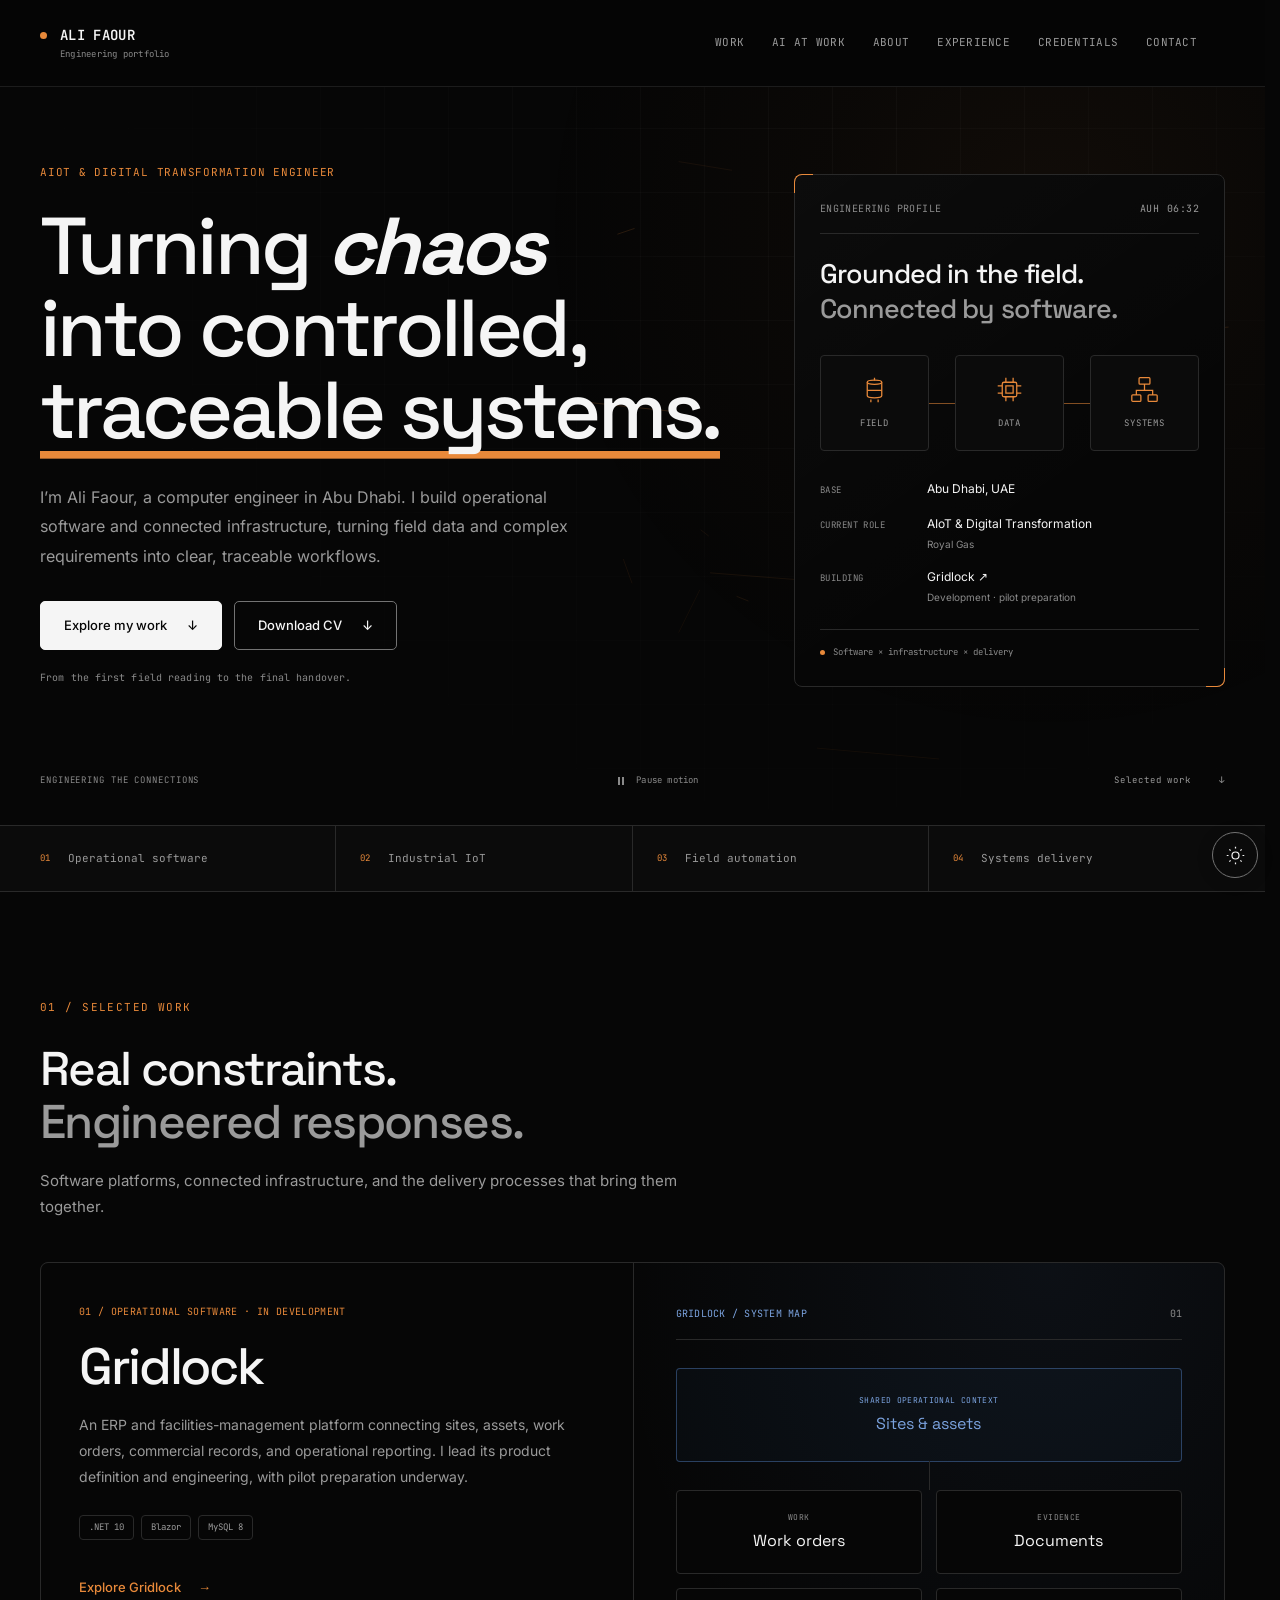
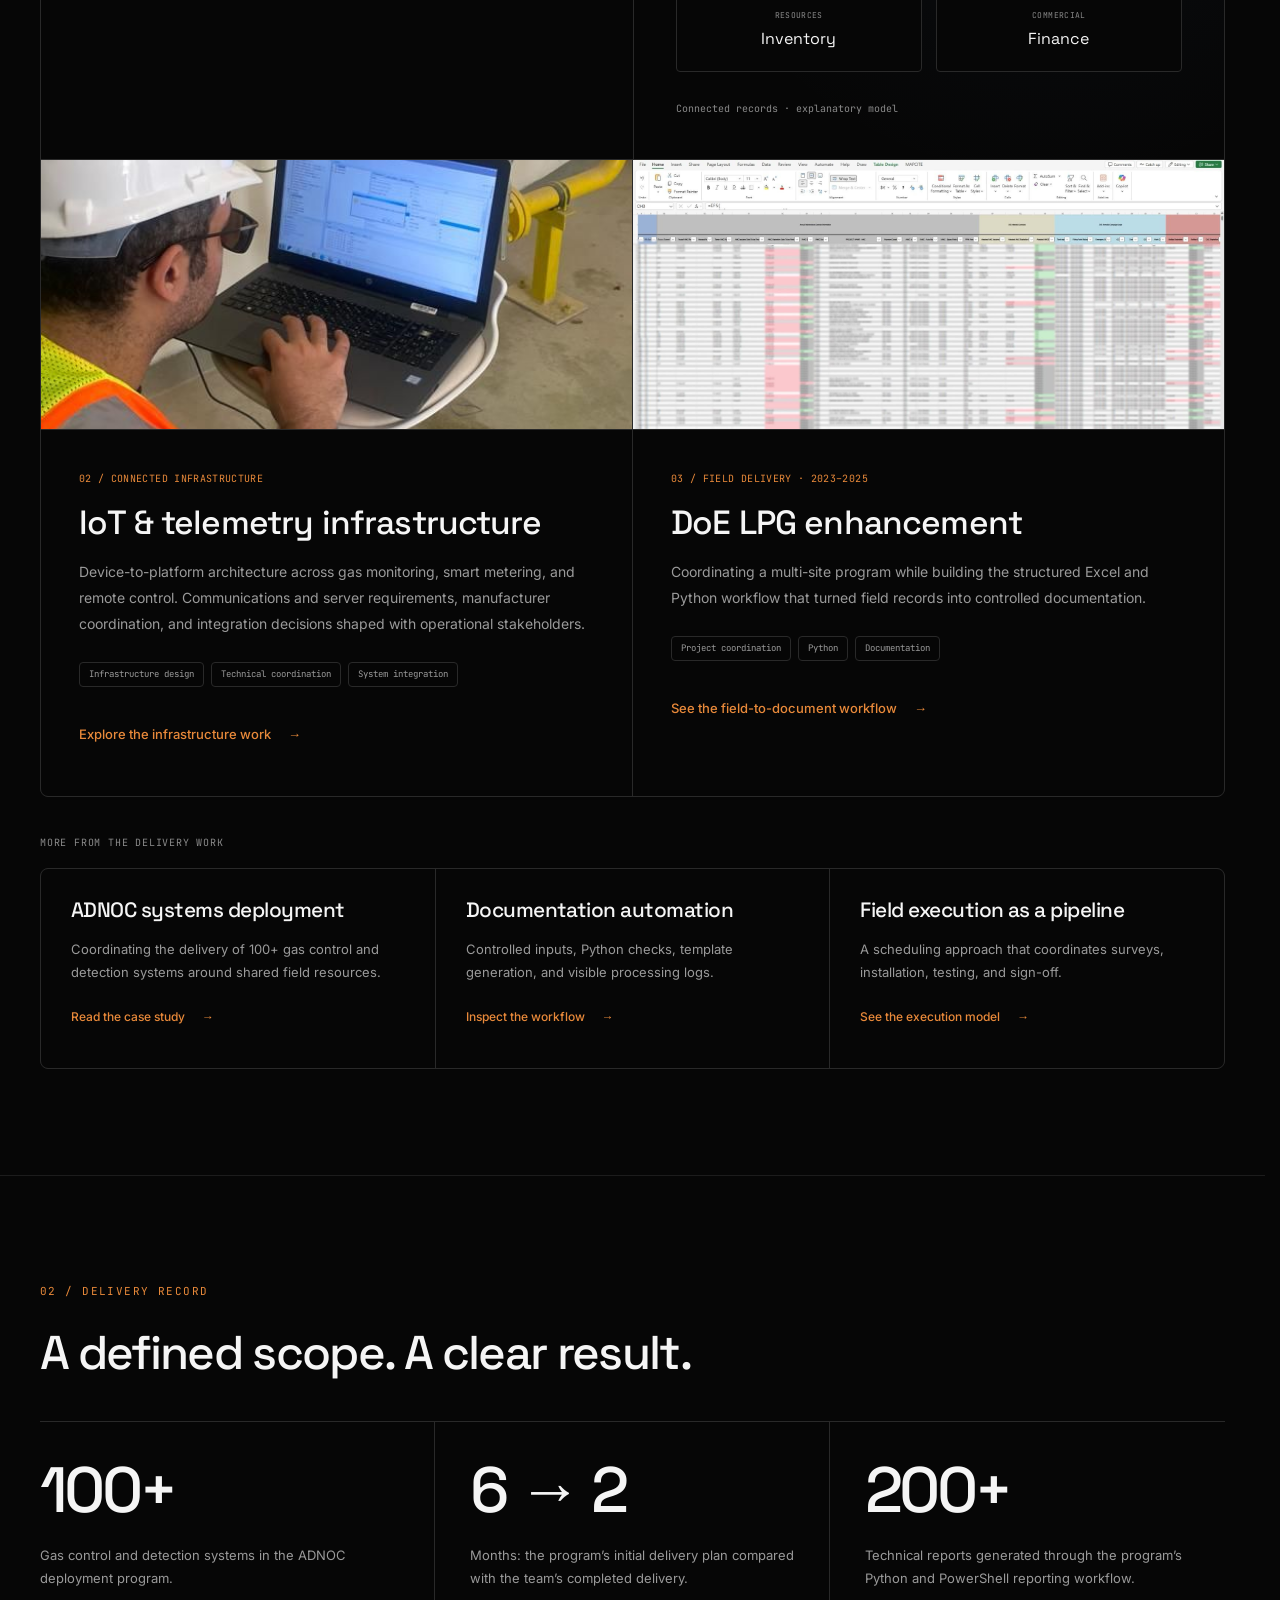
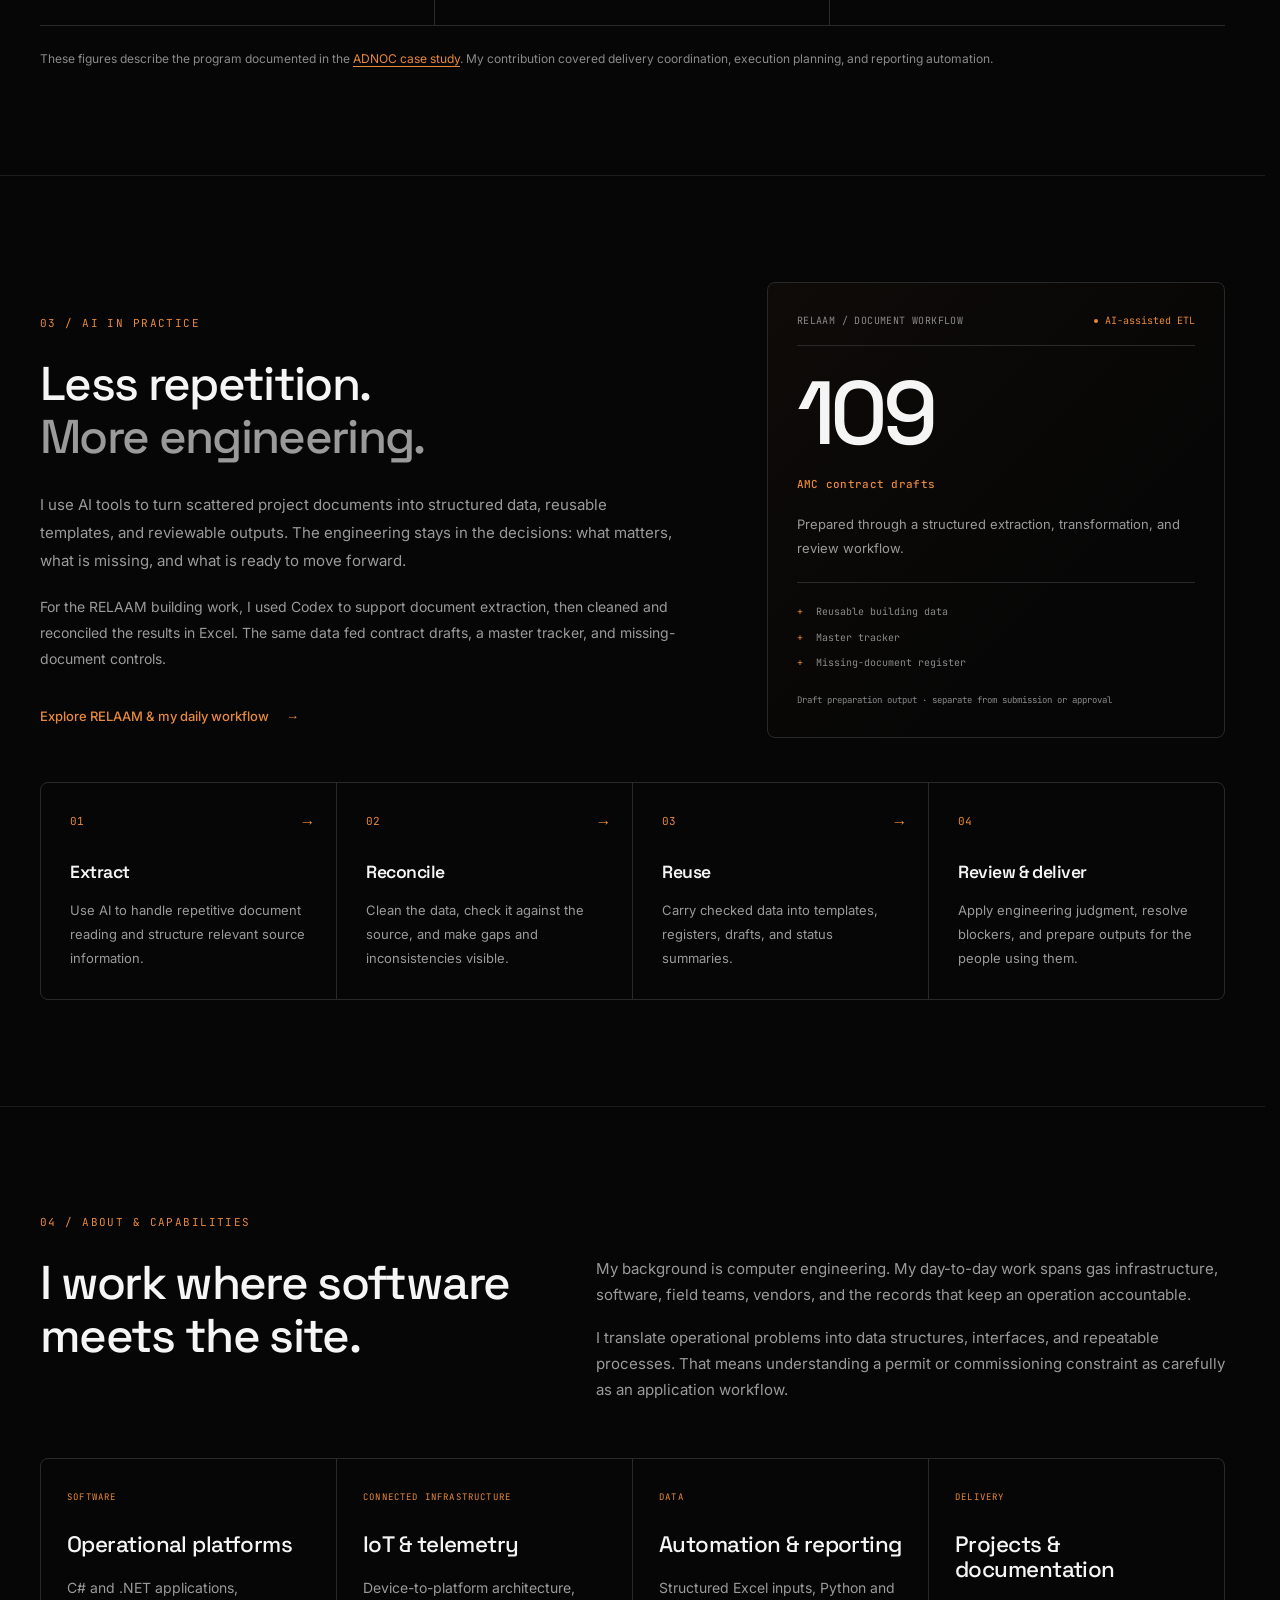
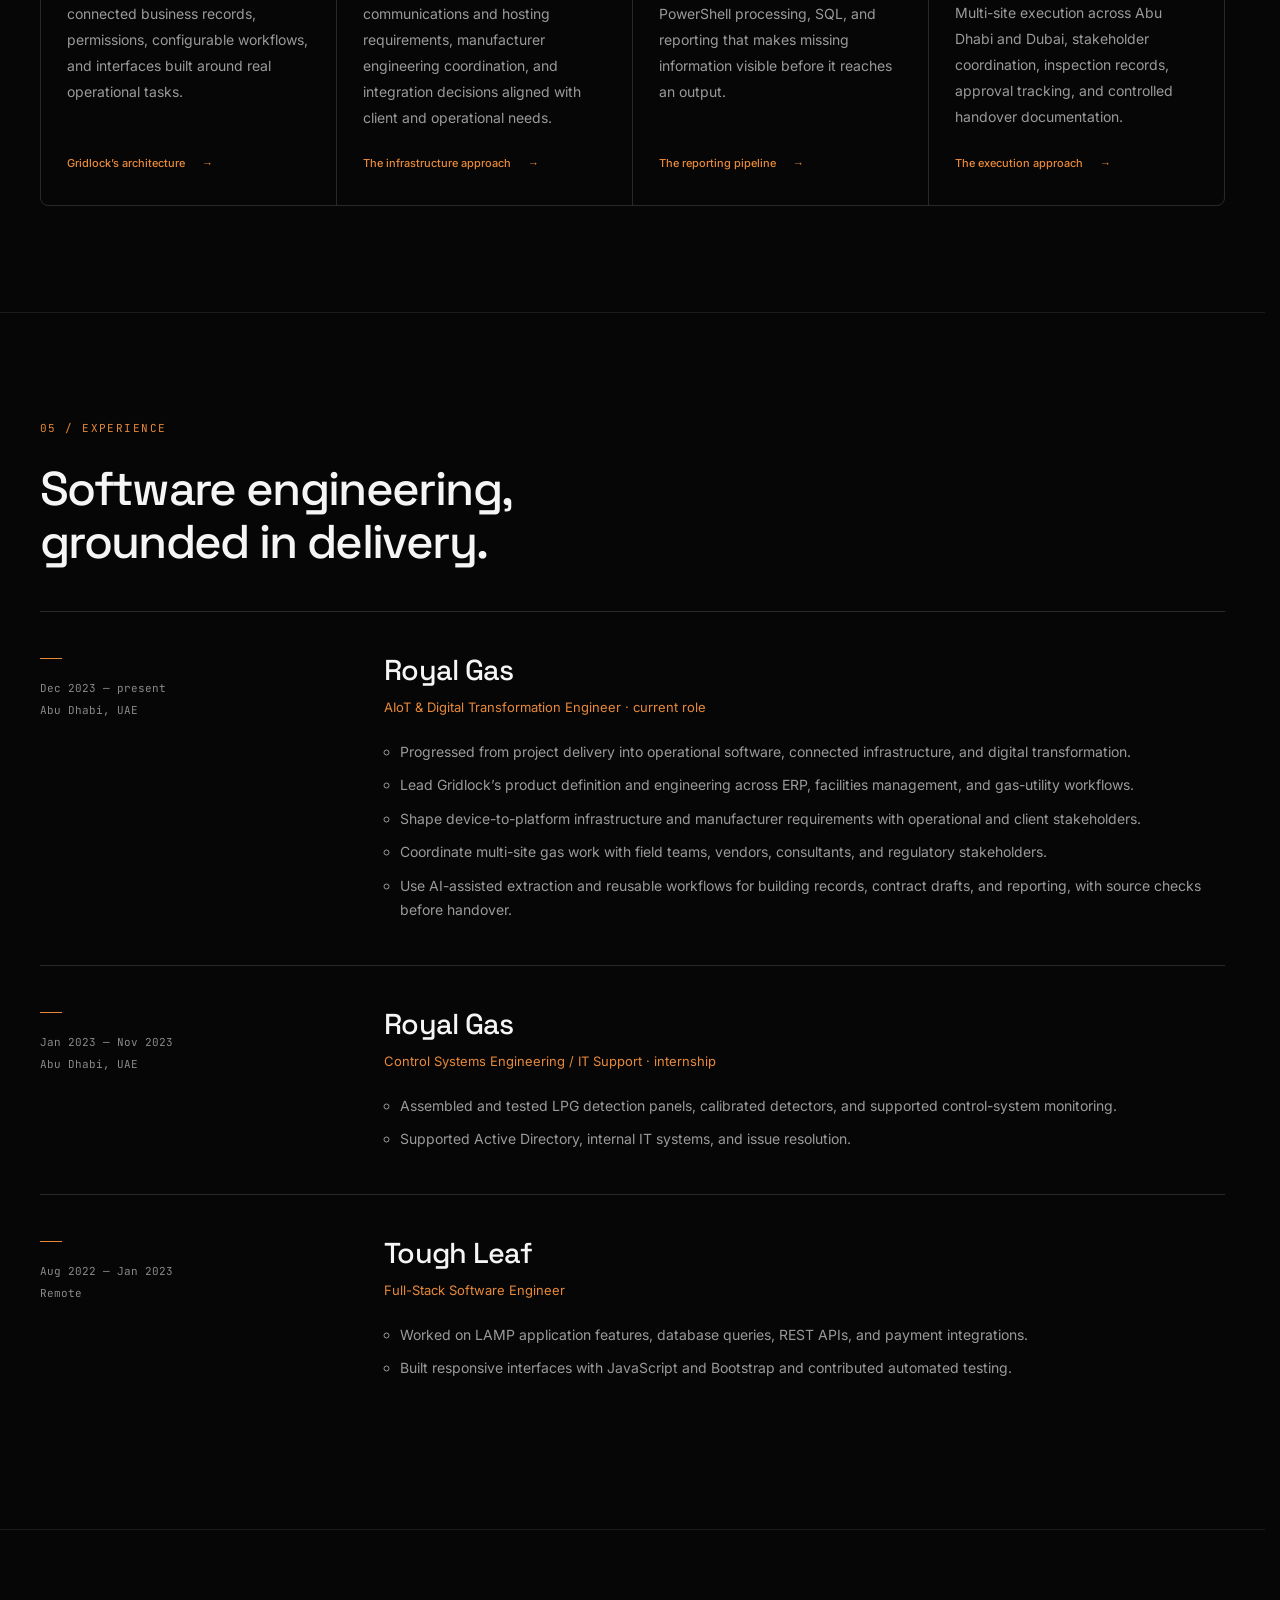
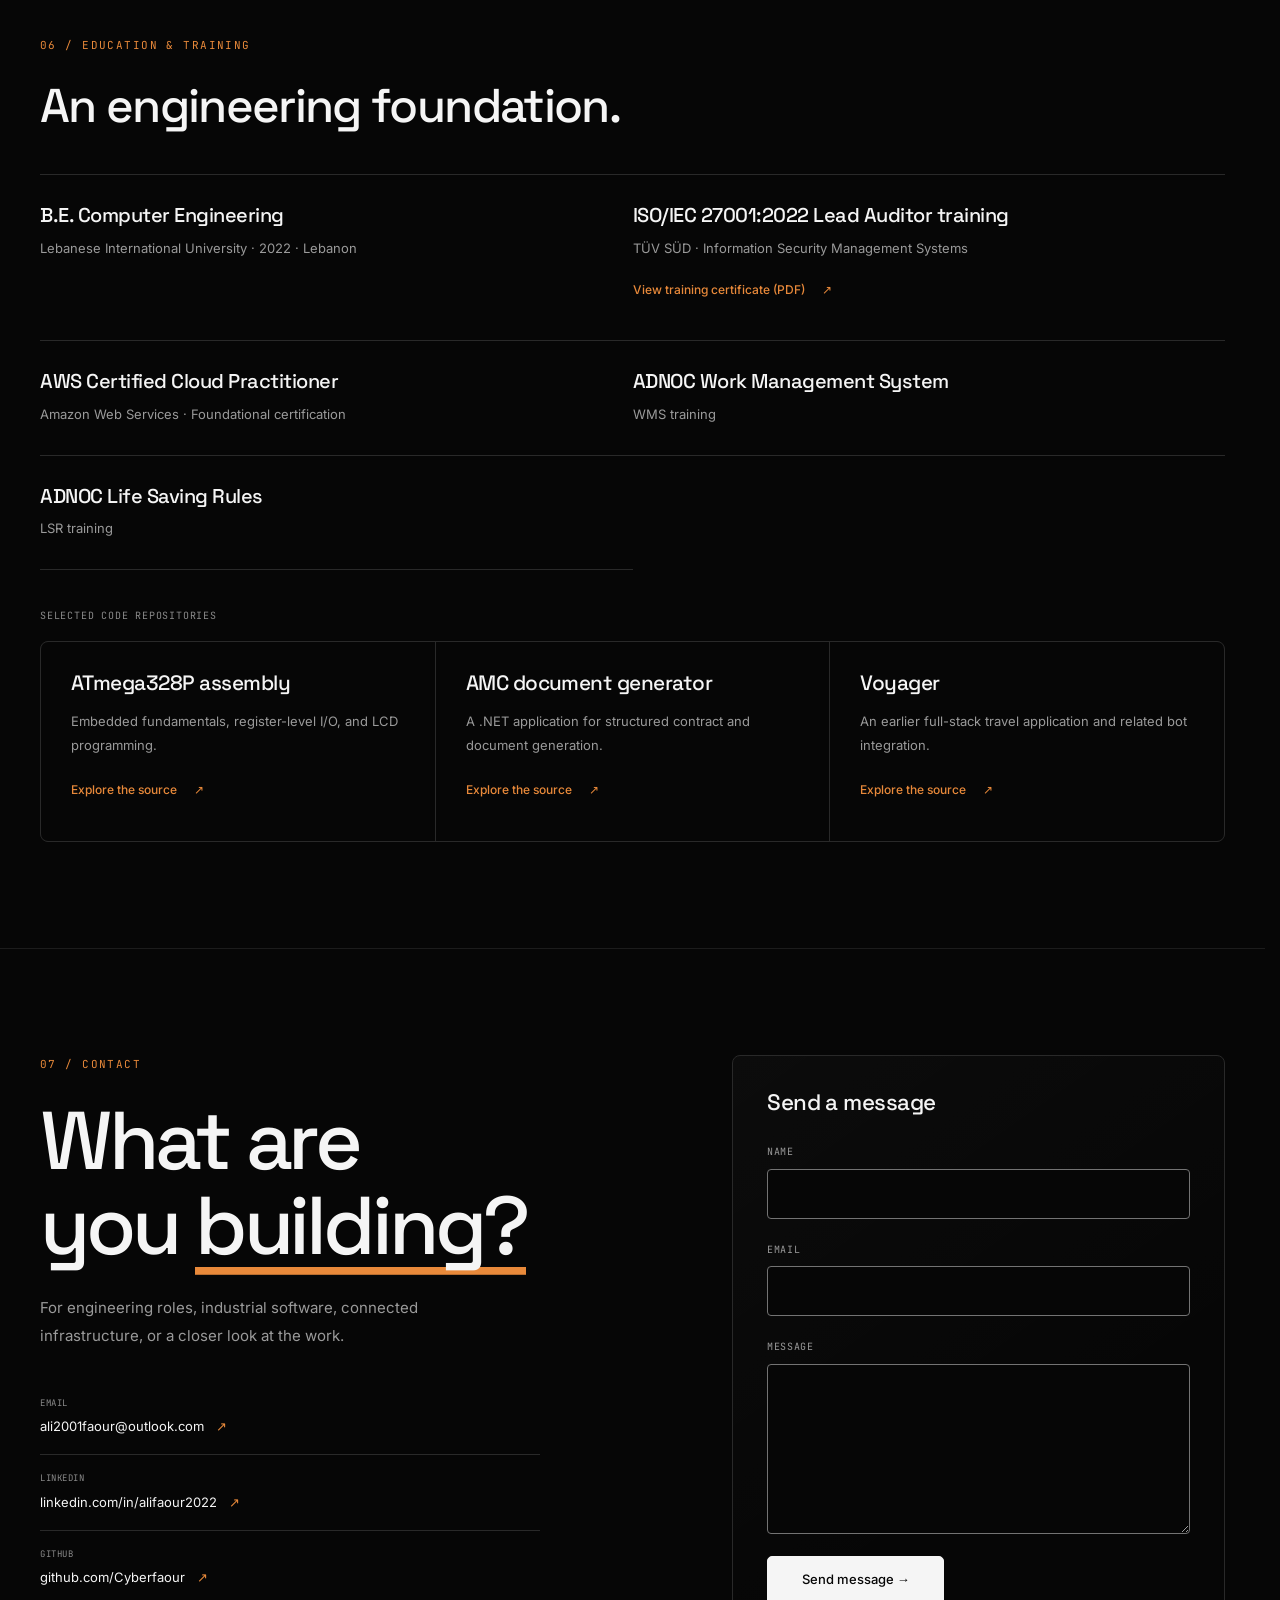
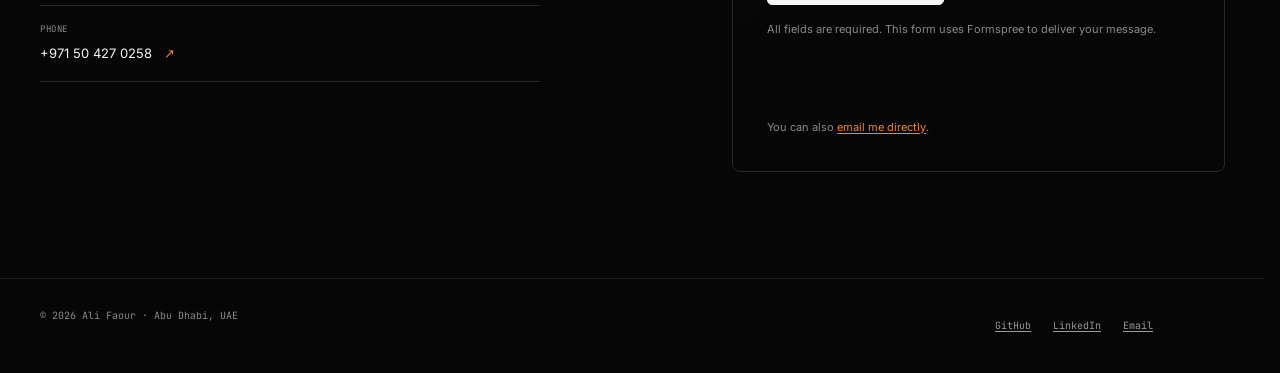
==== index.html @ 86ba775d "Restore original black-and-amber identity; add hero motion, infrastructure and AI workflow stories" ====
<!doctype html>
<html lang="en" data-theme="dark">
<head>
  <meta charset="utf-8">
  <meta name="viewport" content="width=device-width, initial-scale=1">
  <title>Ali Faour — AIoT &amp; Digital Transformation Engineer</title>
  <meta name="description" content="Industrial software, gas telemetry, and field automation by Ali Faour, a computer engineer based in Abu Dhabi. Explore Gridlock and engineering case studies.">
  <meta name="theme-color" content="#060606">
  <link rel="canonical" href="https://cyberfaour.github.io/Portfolio/">
  <meta property="og:type" content="website">
  <meta property="og:title" content="Ali Faour — AIoT &amp; Digital Transformation Engineer">
  <meta property="og:description" content="Industrial software, gas telemetry, and field automation by Ali Faour, a computer engineer based in Abu Dhabi. Explore Gridlock and engineering case studies.">
  <meta property="og:url" content="https://cyberfaour.github.io/Portfolio/">
  <meta name="twitter:card" content="summary">
  <link rel="icon" href="assets/favicon.svg" type="image/svg+xml">
  <link rel="preload" href="assets/fonts/space-grotesk-latin-variable.woff2" as="font" type="font/woff2" crossorigin>
  <link rel="stylesheet" href="assets/styles/fonts.css">
  <link rel="stylesheet" href="assets/styles/portfolio.css">
  <script src="assets/scripts/portfolio.js" defer></script>
  <script src="assets/scripts/hero-motion.js" defer></script>
</head>
<body class="portfolio-home">
  <a class="skip-link" href="#main">Skip to content</a>
  <header class="site-header">
    <div class="container header-inner">
      <a class="brand" href="index.html">ALI FAOUR<span>Engineering portfolio</span></a>
      <nav class="site-nav" id="primary-navigation" aria-label="Main navigation">
        <a href="#projects">Work</a>
        <a href="#ai-workflow">AI at work</a>
        <a href="#about">About</a>
        <a href="#experience">Experience</a>
        <a href="#credentials">Credentials</a>
        <a href="#contact">Contact</a>
      </nav>
      <div class="header-actions">
        <button class="theme-toggle" type="button" data-theme-toggle hidden aria-label="Switch to light theme"><span data-theme-label>Light theme</span></button>
        <button class="menu-toggle" type="button" data-menu-toggle hidden aria-controls="primary-navigation" aria-expanded="false">Menu</button>
      </div>
    </div>
  </header>
  <main id="main" tabindex="-1">
    <section class="hero" id="top" aria-labelledby="hero-heading">
      <div class="container hero-grid">
        <div class="hero-copy">
          <p class="eyebrow">AIoT &amp; Digital Transformation Engineer</p>
          <h1 id="hero-heading"><span class="hero-line">Turning <em>chaos</em></span><span class="hero-line">into controlled,</span><span class="hero-line"><span class="marker">traceable systems.</span></span></h1>
          <p class="lede">I’m Ali Faour, a computer engineer in Abu Dhabi. I build operational software and connected infrastructure, turning field data and complex requirements into clear, traceable workflows.</p>
          <div class="button-row">
            <a class="button button-primary" href="#projects">Explore my work <span aria-hidden="true">↓</span></a>
            <a class="button" href="Ali_Faour_Resume.pdf" download>Download CV <span aria-hidden="true">↓</span></a>
          </div>
          <p class="hero-note">From the first field reading to the final handover.</p>
        </div>
        <aside class="system-console" aria-label="Engineering profile">
          <div class="console-heading"><span>ENGINEERING PROFILE</span><span class="console-location">AUH <time data-local-time hidden></time><span data-clock-fallback>UTC+04</span></span></div>
          <p class="console-title">Grounded in the field.<br><span>Connected by software.</span></p>
          <div class="signal-map" role="group" aria-label="Engineering approach: field, data, systems">
            <div class="signal-node"><svg viewBox="0 0 32 32" fill="none" stroke="currentColor" stroke-width="1.4" aria-hidden="true"><path d="M8 8c0-3 16-3 16 0v15c0 3-16 3-16 0V8Z"/><path d="M8 8c0 3 16 3 16 0M8 17h16M12 27v3m8-3v3M16 3v3"/></svg><span>FIELD</span></div>
            <div class="signal-node"><svg viewBox="0 0 32 32" fill="none" stroke="currentColor" stroke-width="1.4" aria-hidden="true"><rect x="8" y="8" width="16" height="16" rx="2"/><path d="M12 3v5m8-5v5M12 24v5m8-5v5M3 12h5m-5 8h5m16-8h5m-5 8h5M12 12h8v8h-8Z"/></svg><span>DATA</span></div>
            <div class="signal-node"><svg viewBox="0 0 32 32" fill="none" stroke="currentColor" stroke-width="1.4" aria-hidden="true"><rect x="10" y="3" width="12" height="7" rx="1"/><rect x="2" y="22" width="10" height="7" rx="1"/><rect x="20" y="22" width="10" height="7" rx="1"/><path d="M16 10v7M7 22v-5h18v5"/></svg><span>SYSTEMS</span></div>
          </div>
          <dl class="profile-record">
            <div><dt>BASE</dt><dd>Abu Dhabi, UAE</dd></div>
            <div><dt>CURRENT ROLE</dt><dd>AIoT &amp; Digital Transformation<br><span>Royal Gas</span></dd></div>
            <div><dt>BUILDING</dt><dd><a href="Gridlock%20Case%20Study.html">Gridlock <span aria-hidden="true">↗</span></a><span>Development · pilot preparation</span></dd></div>
          </dl>
          <div class="console-footer"><span class="status-dot" aria-hidden="true"></span><span>Software × infrastructure × delivery</span></div>
        </aside>
      </div>
      <div class="container hero-foot"><span>ENGINEERING THE CONNECTIONS</span><button class="motion-toggle" type="button" data-motion-toggle hidden aria-label="Pause hero animation" aria-pressed="true"><svg class="motion-pause" viewBox="0 0 12 12" fill="currentColor" aria-hidden="true"><path d="M3 2h2v8H3zm4 0h2v8H7z"/></svg><svg class="motion-play" viewBox="0 0 12 12" fill="currentColor" aria-hidden="true"><path d="m3 1 8 5-8 5Z"/></svg><span data-motion-label>Motion on</span></button><a href="#projects">Selected work <span aria-hidden="true">↓</span></a></div>
    </section>

    <div class="capability-rail" aria-label="Core disciplines"><div class="container"><span><small>01</small> Operational software</span><span><small>02</small> Industrial IoT</span><span><small>03</small> Field automation</span><span><small>04</small> Systems delivery</span></div></div>

    <section class="section" id="projects" aria-labelledby="work-heading">
      <div class="container">
        <div class="section-heading">
          <p class="section-label">01 / Selected work</p>
          <h2 id="work-heading">Real constraints.<br><span class="muted">Engineered responses.</span></h2>
          <p>Software platforms, connected infrastructure, and the delivery processes that bring them together.</p>
        </div>
        <div class="work-grid">
          <article class="project project-featured">
            <div class="project-body">
              <span class="project-kicker">01 / Operational software · In development</span>
              <h3>Gridlock</h3>
              <p>An ERP and facilities-management platform connecting sites, assets, work orders, commercial records, and operational reporting. I lead its product definition and engineering, with pilot preparation underway.</p>
              <ul class="tag-list" aria-label="Gridlock technologies"><li class="tag">.NET 10</li><li class="tag">Blazor</li><li class="tag">MySQL 8</li></ul>
              <a class="text-link" href="Gridlock%20Case%20Study.html">Explore Gridlock <span aria-hidden="true">→</span></a>
            </div>
            <div class="project-media project-media-diagram" aria-label="Illustrative map of connected Gridlock records">
              <div class="diagram-header"><span>GRIDLOCK / SYSTEM MAP</span><span>01</span></div>
              <div class="record-map"><span><small>SHARED OPERATIONAL CONTEXT</small>Sites &amp; assets</span><span><small>WORK</small>Work orders</span><span><small>EVIDENCE</small>Documents</span><span><small>RESOURCES</small>Inventory</span><span><small>COMMERCIAL</small>Finance</span></div>
              <span class="diagram-caption">Connected records · explanatory model</span>
            </div>
          </article>
          <article class="project">
            <div class="project-media project-media-field"><img src="assets/site-gas-panel.jpg" width="576" height="1024" alt="Field configuration using a laptop at a gas installation" loading="lazy"></div>
            <div class="project-body">
              <span class="project-kicker">02 / Connected infrastructure</span>
              <h3>IoT &amp; telemetry infrastructure</h3>
              <p>Device-to-platform architecture across gas monitoring, smart metering, and remote control. Communications and server requirements, manufacturer coordination, and integration decisions shaped with operational stakeholders.</p>
              <ul class="tag-list" aria-label="Telemetry disciplines"><li class="tag">Infrastructure design</li><li class="tag">Technical coordination</li><li class="tag">System integration</li></ul>
              <a class="text-link" href="Telemetry%20Case%20Study.html">Explore the infrastructure work <span aria-hidden="true">→</span></a>
            </div>
          </article>
          <article class="project">
            <div class="project-media project-media-tracker"><img src="assets/tracker-excel.jpg" width="1600" height="858" alt="Structured Excel tracker for site status, contracts, and remedial work" loading="lazy"></div>
            <div class="project-body">
              <span class="project-kicker">03 / Field delivery · 2023–2025</span>
              <h3>DoE LPG enhancement</h3>
              <p>Coordinating a multi-site program while building the structured Excel and Python workflow that turned field records into controlled documentation.</p>
              <ul class="tag-list" aria-label="DoE project disciplines"><li class="tag">Project coordination</li><li class="tag">Python</li><li class="tag">Documentation</li></ul>
              <a class="text-link" href="DoE%20LPG%20Case%20Study.html">See the field-to-document workflow <span aria-hidden="true">→</span></a>
            </div>
          </article>
        </div>
        <div class="more-work">
          <h3>More from the delivery work</h3>
          <div class="grid-3">
            <a class="link-card" href="ADNOC%20Case%20Study.html"><h3>ADNOC systems deployment</h3><p>Coordinating the delivery of 100+ gas control and detection systems around shared field resources.</p><span class="text-link">Read the case study <span aria-hidden="true">→</span></span></a>
            <a class="link-card" href="DoE%20LPG%20Case%20Study.html#pipeline"><h3>Documentation automation</h3><p>Controlled inputs, Python checks, template generation, and visible processing logs.</p><span class="text-link">Inspect the workflow <span aria-hidden="true">→</span></span></a>
            <a class="link-card" href="ADNOC%20Case%20Study.html#pipeline"><h3>Field execution as a pipeline</h3><p>A scheduling approach that coordinates surveys, installation, testing, and sign-off.</p><span class="text-link">See the execution model <span aria-hidden="true">→</span></span></a>
          </div>
        </div>
      </div>
    </section>

    <section class="section" id="results" aria-labelledby="results-heading">
      <div class="container">
        <div class="section-heading"><p class="section-label">02 / Delivery record</p><h2 id="results-heading">A defined scope. A clear result.</h2></div>
        <div class="metric-row">
          <div><span class="metric-value">100+</span><span class="metric-label">Gas control and detection systems in the ADNOC deployment program.</span></div>
          <div><span class="metric-value">6 → 2</span><span class="metric-label">Months: the program’s initial delivery plan compared with the team’s completed delivery.</span></div>
          <div><span class="metric-value">200+</span><span class="metric-label">Technical reports generated through the program’s Python and PowerShell reporting workflow.</span></div>
        </div>
        <p class="results-note">These figures describe the program documented in the <a href="ADNOC%20Case%20Study.html#results">ADNOC case study</a>. My contribution covered delivery coordination, execution planning, and reporting automation.</p>
      </div>
    </section>

    <section class="section" id="ai-workflow" aria-labelledby="ai-heading">
      <div class="container">
        <div class="ai-intro">
          <div>
            <p class="section-label">03 / AI in practice</p>
            <h2 id="ai-heading">Less repetition.<br><span class="muted">More engineering.</span></h2>
            <p class="lede">I use AI tools to turn scattered project documents into structured data, reusable templates, and reviewable outputs. The engineering stays in the decisions: what matters, what is missing, and what is ready to move forward.</p>
            <p class="ai-context">For the RELAAM building work, I used Codex to support document extraction, then cleaned and reconciled the results in Excel. The same data fed contract drafts, a master tracker, and missing-document controls.</p>
            <a class="text-link" href="AI%20Workflow%20Case%20Study.html">Explore RELAAM &amp; my daily workflow <span aria-hidden="true">→</span></a>
          </div>
          <aside class="ai-output" aria-label="RELAAM document preparation output">
            <div class="console-heading"><span>RELAAM / DOCUMENT WORKFLOW</span><span class="console-status">AI-assisted ETL</span></div>
            <span class="ai-output-number">109<span>AMC contract drafts</span></span>
            <p>Prepared through a structured extraction, transformation, and review workflow.</p>
            <div class="ai-output-list"><span>Reusable building data</span><span>Master tracker</span><span>Missing-document register</span></div>
            <p class="diagram-note">Draft preparation output · separate from submission or approval</p>
          </aside>
        </div>
        <ol class="workflow-list ai-workflow-list" aria-label="How AI fits into the work">
          <li><h3>Extract</h3><p>Use AI to handle repetitive document reading and structure relevant source information.</p></li>
          <li><h3>Reconcile</h3><p>Clean the data, check it against the source, and make gaps and inconsistencies visible.</p></li>
          <li><h3>Reuse</h3><p>Carry checked data into templates, registers, drafts, and status summaries.</p></li>
          <li><h3>Review &amp; deliver</h3><p>Apply engineering judgment, resolve blockers, and prepare outputs for the people using them.</p></li>
        </ol>
      </div>
    </section>

    <section class="section" id="about" aria-labelledby="about-heading">
      <div class="container">
        <p class="section-label">04 / About &amp; capabilities</p>
        <div class="about-intro">
          <h2 id="about-heading">I work where software meets the site.</h2>
          <div><p>My background is computer engineering. My day-to-day work spans gas infrastructure, software, field teams, vendors, and the records that keep an operation accountable.</p><p>I translate operational problems into data structures, interfaces, and repeatable processes. That means understanding a permit or commissioning constraint as carefully as an application workflow.</p></div>
        </div>
        <div id="expertise" class="capability-grid">
          <article class="panel"><p class="section-label">Software</p><h3>Operational platforms</h3><p>C# and .NET applications, connected business records, permissions, configurable workflows, and interfaces built around real operational tasks.</p><a class="text-link" href="Gridlock%20Case%20Study.html#architecture">Gridlock’s architecture <span aria-hidden="true">→</span></a></article>
          <article class="panel"><p class="section-label">Connected infrastructure</p><h3>IoT &amp; telemetry</h3><p>Device-to-platform architecture, communications and hosting requirements, manufacturer engineering coordination, and integration decisions aligned with client and operational needs.</p><a class="text-link" href="Telemetry%20Case%20Study.html#integration">The infrastructure approach <span aria-hidden="true">→</span></a></article>
          <article class="panel"><p class="section-label">Data</p><h3>Automation &amp; reporting</h3><p>Structured Excel inputs, Python and PowerShell processing, SQL, and reporting that makes missing information visible before it reaches an output.</p><a class="text-link" href="DoE%20LPG%20Case%20Study.html#pipeline">The reporting pipeline <span aria-hidden="true">→</span></a></article>
          <article class="panel"><p class="section-label">Delivery</p><h3>Projects &amp; documentation</h3><p>Multi-site execution across Abu Dhabi and Dubai, stakeholder coordination, inspection records, approval tracking, and controlled handover documentation.</p><a class="text-link" href="ADNOC%20Case%20Study.html#system">The execution approach <span aria-hidden="true">→</span></a></article>
        </div>
      </div>
    </section>

    <section class="section" id="experience" aria-labelledby="experience-heading">
      <div class="container">
        <div class="section-heading"><p class="section-label">05 / Experience</p><h2 id="experience-heading">Software engineering,<br>grounded in delivery.</h2></div>
        <ol class="experience-list">
          <li><div class="experience-date">Dec 2023 — present<br>Abu Dhabi, UAE</div><div><h3>Royal Gas</h3><p class="experience-role">AIoT &amp; Digital Transformation Engineer · current role</p><ul><li>Progressed from project delivery into operational software, connected infrastructure, and digital transformation.</li><li>Lead Gridlock’s product definition and engineering across ERP, facilities management, and gas-utility workflows.</li><li>Shape device-to-platform infrastructure and manufacturer requirements with operational and client stakeholders.</li><li>Coordinate multi-site gas work with field teams, vendors, consultants, and regulatory stakeholders.</li><li>Use AI-assisted extraction and reusable workflows for building records, contract drafts, and reporting, with source checks before handover.</li></ul></div></li>
          <li><div class="experience-date">Jan 2023 — Nov 2023<br>Abu Dhabi, UAE</div><div><h3>Royal Gas</h3><p class="experience-role">Control Systems Engineering / IT Support · internship</p><ul><li>Assembled and tested LPG detection panels, calibrated detectors, and supported control-system monitoring.</li><li>Supported Active Directory, internal IT systems, and issue resolution.</li></ul></div></li>
          <li><div class="experience-date">Aug 2022 — Jan 2023<br>Remote</div><div><h3>Tough Leaf</h3><p class="experience-role">Full-Stack Software Engineer</p><ul><li>Worked on LAMP application features, database queries, REST APIs, and payment integrations.</li><li>Built responsive interfaces with JavaScript and Bootstrap and contributed automated testing.</li></ul></div></li>
        </ol>
      </div>
    </section>

    <section class="section" id="credentials" aria-labelledby="credentials-heading">
      <div class="container">
        <div class="section-heading"><p class="section-label">06 / Education &amp; training</p><h2 id="credentials-heading">An engineering foundation.</h2></div>
        <ul class="credential-list">
          <li><h3>B.E. Computer Engineering</h3><p>Lebanese International University · 2022 · Lebanon</p></li>
          <li><h3>ISO/IEC 27001:2022 Lead Auditor training</h3><p>TÜV SÜD · Information Security Management Systems</p><a class="text-link" href="uploads/ALI%20FAOUR%20-%20LAC%20-%20ISMS%2027001.2022%20-%20IRCA.pdf">View training certificate (PDF) <span aria-hidden="true">↗</span></a></li>
          <li><h3>AWS Certified Cloud Practitioner</h3><p>Amazon Web Services · Foundational certification</p></li>
          <li><h3>ADNOC Work Management System</h3><p>WMS training</p></li>
          <li><h3>ADNOC Life Saving Rules</h3><p>LSR training</p></li>
        </ul>
        <div class="more-work">
          <h3>Selected code repositories</h3>
          <div class="grid-3">
            <a class="link-card" href="https://github.com/Cyberfaour/ATMEGA328P_8bit_ASM"><h3>ATmega328P assembly</h3><p>Embedded fundamentals, register-level I/O, and LCD programming.</p><span class="text-link">Explore the source <span aria-hidden="true">↗</span></span></a>
            <a class="link-card" href="https://github.com/Cyberfaour/Dotnet/tree/main/AMC_Generator"><h3>AMC document generator</h3><p>A .NET application for structured contract and document generation.</p><span class="text-link">Explore the source <span aria-hidden="true">↗</span></span></a>
            <a class="link-card" href="https://github.com/Cyberfaour/Voyager-Traveling-System"><h3>Voyager</h3><p>An earlier full-stack travel application and related bot integration.</p><span class="text-link">Explore the source <span aria-hidden="true">↗</span></span></a>
          </div>
        </div>
      </div>
    </section>

    <section class="section" id="contact" aria-labelledby="contact-heading">
      <div class="container contact-grid">
        <div>
          <p class="section-label">07 / Contact</p>
          <h2 id="contact-heading">What are<br>you <span class="marker">building?</span></h2>
          <p class="lede">For engineering roles, industrial software, connected infrastructure, or a closer look at the work.</p>
          <ul class="contact-links">
            <li><a href="mailto:ali2001faour@outlook.com"><small>Email</small>ali2001faour@outlook.com <span aria-hidden="true">↗</span></a></li>
            <li><a href="https://www.linkedin.com/in/alifaour2022/"><small>LinkedIn</small>linkedin.com/in/alifaour2022 <span aria-hidden="true">↗</span></a></li>
            <li><a href="https://github.com/Cyberfaour"><small>GitHub</small>github.com/Cyberfaour <span aria-hidden="true">↗</span></a></li>
            <li><a href="tel:+971504270258"><small>Phone</small>+971 50 427 0258 <span aria-hidden="true">↗</span></a></li>
          </ul>
        </div>
        <form class="contact-form" action="https://formspree.io/f/moqzooaa" method="POST" data-contact-form aria-labelledby="form-heading">
          <h3 id="form-heading">Send a message</h3>
          <div class="field"><label for="contact-name">Name</label><input id="contact-name" name="name" type="text" autocomplete="name" required maxlength="200"></div>
          <div class="field"><label for="contact-email">Email</label><input id="contact-email" name="email" type="email" autocomplete="email" required maxlength="254"></div>
          <div class="field"><label for="contact-message">Message</label><textarea id="contact-message" name="message" rows="6" required maxlength="10000"></textarea></div>
          <button class="button button-primary form-submit" type="submit">Send message →</button>
          <p class="form-note">All fields are required. This form uses Formspree to deliver your message.</p>
          <p class="form-status" data-form-status role="status" aria-live="polite" aria-atomic="true" tabindex="-1"></p>
          <p class="form-note">You can also <a href="mailto:ali2001faour@outlook.com">email me directly</a>.</p>
        </form>
      </div>
    </section>
  </main>
  <footer class="site-footer">
    <div class="container footer-inner">
      <p>© 2026 Ali Faour · Abu Dhabi, UAE</p>
      <div><a href="https://github.com/Cyberfaour">GitHub</a><a href="https://www.linkedin.com/in/alifaour2022/">LinkedIn</a><a href="mailto:ali2001faour@outlook.com">Email</a></div>
    </div>
  </footer>
</body>
</html>
---- assets/styles/fonts.css ----
/* Original portfolio families, hosted locally as Google Fonts Latin variable WOFF2.
   Sources, checksums, and SIL Open Font License notices: ../fonts/README.md. */

@font-face {
  font-family: 'Space Grotesk';
  font-style: normal;
  font-weight: 400 700;
  font-display: swap;
  src: url('../fonts/space-grotesk-latin-variable.woff2') format('woff2');
  unicode-range: U+0000-00FF, U+0131, U+0152-0153, U+02BB-02BC, U+02C6, U+02DA, U+02DC, U+0304, U+0308, U+0329, U+2000-206F, U+20AC, U+2122, U+2191, U+2193, U+2212, U+2215, U+FEFF, U+FFFD;
}

@font-face {
  font-family: 'Inter';
  font-style: normal;
  font-weight: 400 600;
  font-display: swap;
  src: url('../fonts/inter-latin-variable.woff2') format('woff2');
  unicode-range: U+0000-00FF, U+0131, U+0152-0153, U+02BB-02BC, U+02C6, U+02DA, U+02DC, U+0304, U+0308, U+0329, U+2000-206F, U+20AC, U+2122, U+2191, U+2193, U+2212, U+2215, U+FEFF, U+FFFD;
}

@font-face {
  font-family: 'JetBrains Mono';
  font-style: normal;
  font-weight: 400 600;
  font-display: swap;
  src: url('../fonts/jetbrains-mono-latin-variable.woff2') format('woff2');
  unicode-range: U+0000-00FF, U+0131, U+0152-0153, U+02BB-02BC, U+02C6, U+02DA, U+02DC, U+0304, U+0308, U+0329, U+2000-206F, U+20AC, U+2122, U+2191, U+2193, U+2212, U+2215, U+FEFF, U+FFFD;
}
---- assets/styles/portfolio.css ----
/* Ali Faour — field / software / systems. Shared, progressively enhanced styling. */
:root {
  color-scheme: dark;
  --bg: #060606;
  --surface: #0b0b0b;
  --surface-alt: #101010;
  --text: #f5f5f5;
  --muted: #9a9a9a;
  --subtle: #8a8a8a;
  --accent: #e8893a;
  --accent-fill: #e8893a;
  --accent-ink: #1a160f;
  --line: #292929;
  --soft-line: #1c1c1c;
  --control-border: #737373;
  --focus: #e8893a;
  --success: #3ecf8e;
  --error: #ffb5a7;
  --blue: #7ba3df;
  --grid: rgba(255, 255, 255, .027);
  --wash: rgba(255, 255, 255, .025);
  --scroll-track: #0b0b0b;
  --scroll-thumb: #626262;
  --scroll-hover: #8a8a8a;
  --scroll-active: #ababab;
  --font-body: 'Inter', -apple-system, BlinkMacSystemFont, 'Segoe UI', sans-serif;
  --font-display: 'Space Grotesk', 'Arial', sans-serif;
  --font-mono: 'JetBrains Mono', 'SFMono-Regular', Consolas, monospace;
  --radius: 8px;
}
:root[data-theme="light"] {
  color-scheme: light;
  --bg: #f7f4ee;
  --surface: #f2eee6;
  --surface-alt: #efeae1;
  --text: #1a160f;
  --muted: #5c564b;
  --subtle: #6b6458;
  --accent: #a24d0c;
  --accent-fill: #e8893a;
  --accent-ink: #1a160f;
  --line: #d7d0c5;
  --soft-line: #e1dbd1;
  --control-border: #80776a;
  --focus: #a24d0c;
  --success: #1f704d;
  --error: #9b3524;
  --blue: #365f9b;
  --grid: rgba(26, 22, 15, .045);
  --wash: rgba(26, 22, 15, .025);
  --scroll-track: #efeae1;
  --scroll-thumb: #857c6e;
  --scroll-hover: #62594c;
  --scroll-active: #413a30;
}
* { box-sizing: border-box; scrollbar-width: auto; scrollbar-color: var(--scroll-thumb) var(--scroll-track); }
*::-webkit-scrollbar { width: 12px; height: 12px; }
*::-webkit-scrollbar-track { background: var(--scroll-track); }
*::-webkit-scrollbar-thumb { background: var(--scroll-thumb); border: 3px solid var(--scroll-track); border-radius: 8px; }
*::-webkit-scrollbar-thumb:hover { background: var(--scroll-hover); }
*::-webkit-scrollbar-thumb:active { background: var(--scroll-active); }
html { scroll-padding-top: 6rem; scrollbar-gutter: stable; }
body { position: relative; isolation: isolate; margin: 0; background: var(--bg); color: var(--text); font-family: var(--font-body); font-size: 16px; line-height: 1.75; -webkit-font-smoothing: antialiased; }
body::before { content: ''; position: absolute; z-index: -1; inset: 0 0 auto; height: 950px; pointer-events: none; background-image: linear-gradient(var(--grid) 1px, transparent 1px), linear-gradient(90deg, var(--grid) 1px, transparent 1px); background-size: 64px 64px; mask-image: radial-gradient(ellipse at 65% 10%, #000 5%, transparent 74%); }
[hidden] { display: none !important; }
::selection { background: var(--accent-fill); color: var(--accent-ink); }
a { color: var(--accent); text-underline-offset: .22em; }
a, button, summary { cursor: pointer; }
a:hover { text-decoration-thickness: 2px; }
button, input, textarea { font: inherit; }
button { color: inherit; }
button:disabled { cursor: wait; opacity: .65; }
:focus-visible { outline: 3px solid var(--focus); outline-offset: 5px; }
input:focus-visible, textarea:focus-visible { outline-offset: 3px; border-color: var(--focus); }
img, svg { max-width: 100%; }
img { display: block; height: auto; }
figure, p, h1, h2, h3, h4, dl, ul, ol { margin: 0; }
p + p { margin-top: 1.1em; }
h1, h2, h3, h4 { font-family: var(--font-display); color: var(--text); line-height: 1.12; text-wrap: balance; }
h1 { font-size: clamp(2.8rem, 6.3vw, 6.2rem); font-weight: 500; letter-spacing: -.045em; }
h2 { font-size: clamp(2rem, 3.7vw, 3.6rem); font-weight: 500; letter-spacing: -.035em; }
h3 { font-size: 1.4rem; font-weight: 600; letter-spacing: -.025em; }
h4 { font-size: 1.05rem; }
section[id], h2[id], div[id] { scroll-margin-top: 6rem; }
.container { width: min(1440px, calc(100% - 80px)); margin-inline: auto; }
.skip-link { position: fixed; top: 12px; left: 12px; z-index: 100; padding: 10px 18px; color: var(--accent-ink); background: var(--accent-fill); border-radius: 4px; transform: translateY(-200%); }
.skip-link:focus { transform: translateY(0); }
.scroll-progress { position: fixed; inset: 0 0 auto; z-index: 90; height: 2px; background: var(--accent-fill); transform: scaleX(0); transform-origin: left; pointer-events: none; }
.site-header { position: sticky; top: 0; z-index: 30; background: var(--bg); background: color-mix(in srgb, var(--bg) 90%, transparent); backdrop-filter: blur(20px); border-bottom: 1px solid var(--soft-line); }
.header-inner { min-height: 86px; display: flex; align-items: center; gap: 28px; }
.site-header[data-compact] .header-inner { min-height: 70px; }
.brand { position: relative; display: inline-flex; flex-direction: column; flex: 0 0 auto; padding: 8px 0 8px 20px; color: var(--text); font-family: var(--font-mono); font-size: 14px; font-weight: 600; letter-spacing: .025em; text-decoration: none; }
.brand::before { content: ''; position: absolute; top: 17px; left: 0; width: 7px; height: 7px; border-radius: 50%; background: var(--accent-fill); }
.brand small, .brand > span { font-family: var(--font-mono); font-size: 9px; font-weight: 400; color: var(--subtle); letter-spacing: .025em; }
.brand:hover { color: var(--accent); }
.site-nav { display: flex; flex-wrap: wrap; align-items: center; justify-content: flex-end; gap: 4px 28px; margin-left: auto; }
.site-nav a { position: relative; display: inline-flex; align-items: center; min-height: 44px; padding-block: 6px; color: var(--muted); font-family: var(--font-mono); font-size: 11px; font-weight: 400; letter-spacing: .025em; text-decoration: none; text-transform: uppercase; }
.site-nav a::after { content: ''; position: absolute; left: 0; right: 0; bottom: 5px; height: 1px; background: var(--accent-fill); transform: scaleX(0); transform-origin: left; }
.site-nav a:hover, .site-nav a[aria-current] { color: var(--accent); }
.site-nav a:hover::after, .site-nav a[aria-current]::after { transform: scaleX(1); }
.header-actions { display: flex; align-items: center; gap: 8px; flex: 0 0 auto; }
.theme-toggle, .menu-toggle { min-height: 44px; border: 1px solid var(--control-border); background: transparent; font-family: var(--font-mono); font-size: 11px; font-weight: 400; line-height: 1.3; }
.theme-toggle { position: fixed; right: 22px; bottom: 22px; z-index: 50; display: grid; place-items: center; width: 46px; height: 46px; padding: 11px; border-radius: 50%; background: var(--surface); background: color-mix(in srgb, var(--surface) 88%, transparent); backdrop-filter: blur(14px); box-shadow: 0 3px 18px rgba(0, 0, 0, .12); }
.theme-toggle [data-theme-label] { position: absolute; width: 1px; height: 1px; padding: 0; margin: -1px; overflow: hidden; clip-path: inset(50%); white-space: nowrap; border: 0; }
.theme-toggle svg { width: 21px; height: 21px; }
.theme-toggle .theme-moon, [data-theme="light"] .theme-toggle .theme-sun { display: none; }
[data-theme="light"] .theme-toggle .theme-moon { display: block; }
.theme-toggle:hover, .menu-toggle:hover { color: var(--accent); border-color: var(--accent); background: var(--surface-alt); }
.menu-toggle { display: none; padding: 10px 14px; border-radius: 4px; }
.hero { position: relative; isolation: isolate; padding-block: 76px 0; }
.hero-signal-canvas { position: absolute; z-index: -1; inset: 0; width: 100%; height: 100%; pointer-events: none; }
.hero-grid { display: grid; grid-template-columns: minmax(0, 1.6fr) minmax(0, 1fr); gap: 64px; align-items: end; }
.eyebrow, .section-label { display: block; margin-bottom: 23px; color: var(--accent); font-family: var(--font-mono); font-size: 11px; font-weight: 400; line-height: 1.8; letter-spacing: .13em; text-transform: uppercase; }
.hero .eyebrow { letter-spacing: .07em; }
.hero h1 { line-height: 1.02; }
.hero-line { display: block; }
.hero h1 em { font-weight: 700; }
.marker { background-image: linear-gradient(var(--accent-fill), var(--accent-fill)); background-repeat: no-repeat; background-size: 100% .095em; background-position: 0 95%; padding-bottom: .02em; }
.hero .lede { max-width: 540px; margin-top: 30px; }
.lede { color: var(--muted); font-size: 16px; line-height: 1.85; }
.muted { color: var(--muted); }
.subtle { color: var(--subtle); }
.button-row { display: flex; flex-wrap: wrap; align-items: center; gap: 12px; margin-top: 30px; }
.button { display: inline-flex; align-items: center; justify-content: center; gap: 20px; min-height: 49px; padding: 12px 23px; color: var(--text); background: transparent; border: 1px solid var(--control-border); border-radius: 5px; text-decoration: none; font-size: 13px; font-weight: 500; line-height: 1.5; }
.button:hover { border-color: var(--accent); background: var(--surface-alt); text-decoration: none; }
.button:active { transform: translateY(1px); }
.button-primary { color: var(--bg); background: var(--text); border-color: var(--text); }
.button-primary:hover { color: var(--accent-ink); background: var(--accent-fill); border-color: var(--accent-fill); }
.button span[aria-hidden] { display: inline-block; }
.button:hover span[aria-hidden] { transform: translateY(2px); }
.hero-note { margin-top: 19px; color: var(--subtle); font-family: var(--font-mono); font-size: 10px; letter-spacing: .01em; }
.system-console { position: relative; padding: 25px; border: 1px solid var(--line); border-radius: 8px; background: linear-gradient(145deg, var(--wash), transparent 65%), var(--bg); }
.system-console::before, .system-console::after { content: ''; position: absolute; width: 18px; height: 18px; pointer-events: none; border-color: var(--accent-fill); border-style: solid; }
.system-console::before { top: -1px; left: -1px; border-width: 1px 0 0 1px; border-top-left-radius: 8px; }
.system-console::after { bottom: -1px; right: -1px; border-width: 0 1px 1px 0; border-bottom-right-radius: 8px; }
.console-heading { display: flex; flex-wrap: wrap; align-items: center; justify-content: space-between; gap: 8px 14px; padding-bottom: 16px; margin-bottom: 23px; border-bottom: 1px solid var(--line); color: var(--subtle); font-family: var(--font-mono); font-size: 10px; line-height: 1.7; letter-spacing: .04em; }
.console-location { display: inline-flex; gap: 8px; color: var(--muted); font-variant-numeric: tabular-nums; }
.console-title { font-family: var(--font-display); font-size: clamp(1.35rem, 2.1vw, 1.95rem); line-height: 1.3; font-weight: 500; letter-spacing: -.035em; }
.console-title > span { color: var(--muted); }
.signal-map { display: grid; grid-template-columns: repeat(3, minmax(0, 1fr)); gap: 26px; margin-block: 28px; }
.signal-node { position: relative; display: flex; align-items: center; justify-content: center; flex-direction: column; gap: 12px; min-height: 96px; padding: 14px 8px; border: 1px solid var(--line); border-radius: 4px; background: var(--surface); color: var(--accent); }
.signal-node::after { content: ''; position: absolute; top: 50%; left: calc(100% + 1px); width: 26px; height: 1px; background: var(--accent-fill); opacity: .55; }
.signal-node:last-child::after { display: none; }
.signal-node svg { width: 29px; height: 29px; }
.signal-node > span { color: var(--muted); font-family: var(--font-mono); font-size: 9px; letter-spacing: .1em; }
.profile-record { display: grid; gap: 15px; margin-top: 8px; }
.profile-record > div { display: grid; grid-template-columns: 95px minmax(0, 1fr); align-items: baseline; gap: 12px; }
.profile-record dt { color: var(--subtle); font-family: var(--font-mono); font-size: 9px; letter-spacing: .05em; }
.profile-record dd { margin: 0; color: var(--text); font-size: 12px; line-height: 1.6; }
.profile-record dd > span { display: block; color: var(--subtle); font-size: 10px; margin-top: 3px; }
.profile-record dd > a { color: var(--text); text-decoration: none; }
.profile-record dd > a:hover { color: var(--accent); }
.console-footer { display: flex; align-items: center; gap: 8px; margin-top: 24px; padding-top: 15px; border-top: 1px solid var(--line); color: var(--subtle); font-family: var(--font-mono); font-size: 9px; }
.status-dot { display: inline-block; flex: 0 0 auto; width: 5px; height: 5px; border-radius: 50%; background: var(--accent-fill); }
.hero-foot { display: flex; justify-content: space-between; align-items: center; gap: 20px; margin-top: 50px; padding-block: 22px; color: var(--subtle); font-family: var(--font-mono); font-size: 9px; letter-spacing: .1em; }
.hero-foot a { display: inline-flex; gap: 28px; align-items: center; min-height: 44px; color: var(--muted); text-decoration: none; }
.hero-foot a:hover { color: var(--accent); }
.motion-toggle { display: inline-flex; align-items: center; justify-content: center; gap: 9px; min-height: 44px; padding: 9px 12px; border: 0; border-radius: 4px; background: transparent; color: var(--subtle); font-family: var(--font-mono); font-size: 9px; letter-spacing: .02em; }
.motion-toggle:hover { color: var(--accent); background: var(--surface); }
.motion-toggle svg { width: 12px; height: 12px; }
.motion-toggle[aria-pressed="false"] .motion-pause, .motion-toggle[aria-pressed="true"] .motion-play { display: none; }
.capability-rail { border-block: 1px solid var(--line); background: var(--surface); }
.capability-rail > .container { display: grid; grid-template-columns: repeat(4, minmax(0, 1fr)); }
.capability-rail .container > span { display: flex; align-items: center; gap: 18px; padding: 23px 24px; border-right: 1px solid var(--line); color: var(--muted); font-family: var(--font-mono); font-size: 11px; }
.capability-rail .container > span:first-child { padding-left: 0; }
.capability-rail .container > span:last-child { border-right: 0; }
.capability-rail small { color: var(--accent); font-size: 9px; }
.section { padding-block: 106px; border-top: 1px solid var(--soft-line); }
.capability-rail + .section { border-top: 0; }
.section-heading { margin-bottom: 42px; }
.section-heading > p { max-width: 660px; margin-top: 20px; color: var(--muted); font-size: 15px; }
.section-heading > .section-label { margin: 0 0 24px; color: var(--accent); font-size: 11px; }
.section-heading h2 { max-width: 960px; }
.section > .container > .lede { max-width: 800px; margin-bottom: 32px; }
.work-grid { display: grid; grid-template-columns: repeat(2, minmax(0, 1fr)); gap: 1px; overflow: hidden; border: 1px solid var(--line); border-radius: var(--radius); background: var(--line); }
.project { position: relative; display: flex; flex-direction: column; min-width: 0; overflow: hidden; background: var(--bg); }
.project-featured { display: grid; grid-template-columns: minmax(0, 1fr) minmax(0, 1fr); grid-column: 1 / -1; }
.project-body { display: flex; flex-direction: column; flex: 1; padding: 40px 38px; }
.project-kicker { color: var(--accent); font-family: var(--font-mono); font-size: 10px; letter-spacing: .035em; text-transform: uppercase; }
.project h3 { margin-top: 17px; font-size: 2.1rem; font-weight: 500; }
.project-featured h3 { font-size: clamp(2.6rem, 4vw, 4rem); letter-spacing: -.045em; }
.project p { max-width: 580px; margin-top: 17px; color: var(--muted); font-size: 14px; line-height: 1.85; }
.project .text-link { align-self: flex-start; margin-top: 25px; }
.project .tag-list { margin-top: 25px; }
.project-media { position: relative; display: block; min-width: 0; background: var(--surface); border-bottom: 1px solid var(--line); }
.project-media img { width: 100%; height: 100%; object-fit: cover; }
.project:not(.project-featured) .project-media { height: 270px; overflow: hidden; }
.project-media-field img { object-position: 50% 57%; }
.project-media-tracker img { object-position: top left; }
.project-media-diagram { display: flex; flex-direction: column; justify-content: center; gap: 28px; padding: 42px; border-left: 1px solid var(--line); border-bottom: 0; background: radial-gradient(ellipse at 70% 0, rgba(91, 141, 217, .07), transparent 75%), var(--bg); }
.diagram-caption { color: var(--subtle); font-family: var(--font-mono); font-size: 10px; line-height: 1.7; }
.record-map { display: grid; grid-template-columns: repeat(2, minmax(0, 1fr)); gap: 14px; }
.record-map > span { position: relative; display: block; min-width: 0; padding: 20px 12px; border: 1px solid var(--line); border-radius: 4px; background: var(--bg); text-align: center; color: var(--text); font-family: var(--font-display); font-size: 16px; line-height: 1.5; }
.record-map > span:first-child { grid-column: 1 / -1; margin-bottom: 14px; padding: 25px 12px; border-top-color: var(--accent-fill); }
.record-map > span:first-child::after { content: ''; position: absolute; top: 100%; left: 50%; width: 1px; height: 29px; background: var(--line); }
.record-map small { display: block; margin-bottom: 6px; color: var(--subtle); font-family: var(--font-mono); font-size: 8px; letter-spacing: .045em; }
.project-media-diagram .record-map > span:first-child { color: var(--blue); border-color: rgba(91, 141, 217, .4); background: rgba(91, 141, 217, .04); }
.project-media-diagram .record-map > span:first-child small { color: var(--blue); }
.text-link { display: inline-flex; align-items: center; gap: 17px; min-height: 44px; font-size: 13px; font-weight: 500; text-decoration: none; }
.text-link > span[aria-hidden] { display: inline-block; }
.text-link:hover > span[aria-hidden] { transform: translateX(4px); }
.text-link:hover { text-decoration: underline; }
.tag-list { display: flex; flex-wrap: wrap; gap: 7px; padding: 0; list-style: none; }
.tag { display: inline-block; padding: 5px 9px; color: var(--muted); border: 1px solid var(--line); border-radius: 4px; font-family: var(--font-mono); font-size: 9px; line-height: 1.5; }
.more-work { margin-top: 40px; }
.more-work > h3 { margin-bottom: 20px; color: var(--subtle); font-family: var(--font-mono); font-size: 10px; font-weight: 400; letter-spacing: .08em; text-transform: uppercase; }
.grid-2, .grid-3 { display: grid; gap: 1px; border: 1px solid var(--line); border-radius: var(--radius); background: var(--line); overflow: hidden; }
.grid-2 { grid-template-columns: repeat(2, minmax(0, 1fr)); }
.grid-3 { grid-template-columns: repeat(3, minmax(0, 1fr)); }
.grid-2 > *, .grid-3 > * { min-width: 0; background: var(--bg); }
.grid-2 > div, .grid-3 > div { padding: 30px; }
.grid-2 + .grid-2, .grid-2 + .grid-3, .grid-3 + .grid-2 { margin-top: 24px; }
.link-card { position: relative; display: flex; flex-direction: column; min-width: 0; padding: 30px; color: var(--text); background: var(--bg); text-decoration: none; }
.link-card:hover { background: var(--surface-alt); text-decoration: none; }
.link-card:focus-visible, .table-scroll:focus-visible { outline-offset: -4px; }
.link-card h3 { font-size: 1.3rem; font-weight: 500; }
.link-card p { margin-block: 15px 10px; color: var(--muted); font-size: 13px; line-height: 1.8; }
.link-card .text-link { margin-top: auto; color: var(--accent); font-size: 12px; }
.link-card:hover .text-link > span { transform: translateX(4px); }
.metric-row { display: grid; grid-template-columns: repeat(3, minmax(0, 1fr)); border-block: 1px solid var(--line); }
.metric-row > * { padding: 35px; border-right: 1px solid var(--line); }
.metric-row > :first-child { padding-left: 0; }
.metric-row > :last-child { border-right: 0; }
.metric-value { display: block; color: var(--text); font-family: var(--font-display); font-size: clamp(3rem, 5vw, 4.8rem); font-weight: 500; line-height: 1.05; letter-spacing: -.055em; }
.metric-label { display: block; max-width: 330px; margin-top: 19px; color: var(--muted); font-size: 13px; line-height: 1.8; }
.results-note { max-width: 960px; margin-top: 22px; color: var(--subtle); font-size: 12px; }
.ai-intro { display: grid; grid-template-columns: minmax(0, 1.2fr) minmax(0, .85fr); gap: 80px; align-items: end; margin-bottom: 44px; }
.ai-intro .lede { max-width: 640px; margin-top: 28px; font-size: 15px; }
.ai-context { max-width: 640px; margin-top: 20px; color: var(--muted); font-size: 14px; line-height: 1.85; }
.ai-intro .text-link { margin-top: 22px; }
.ai-output { padding: 29px; border: 1px solid var(--line); border-radius: var(--radius); background: linear-gradient(135deg, rgba(232, 137, 58, .035), transparent 70%), var(--bg); }
.ai-output-number { display: block; color: var(--text); font-family: var(--font-display); font-size: clamp(4.5rem, 7vw, 6.5rem); font-weight: 500; line-height: 1; letter-spacing: -.06em; }
.ai-output-number > span { display: block; margin-top: 17px; color: var(--accent); font-family: var(--font-mono); font-size: 11px; line-height: 1.6; letter-spacing: .025em; }
.ai-output > p { margin-top: 20px; color: var(--muted); font-size: 13px; line-height: 1.8; }
.ai-output-list { display: grid; gap: 8px; margin-top: 22px; padding-top: 20px; border-top: 1px solid var(--line); color: var(--subtle); font-family: var(--font-mono); font-size: 10px; }
.ai-output-list > span::before { content: '+'; margin-right: 13px; color: var(--accent); }
.ai-output > .diagram-note { color: var(--subtle); font-size: 9px; }
.about-intro { display: grid; grid-template-columns: minmax(0, 1fr) minmax(0, 1.3fr); gap: 72px; margin-bottom: 54px; }
.about-intro h2 { max-width: 500px; }
.about-intro p { max-width: 640px; color: var(--muted); font-size: 15px; }
.capability-grid { display: grid; grid-template-columns: repeat(4, minmax(0, 1fr)); gap: 1px; border: 1px solid var(--line); border-radius: var(--radius); overflow: hidden; background: var(--line); }
.panel { min-width: 0; padding: 32px; background: var(--bg); border: 1px solid var(--line); border-radius: var(--radius); }
.grid-2 > .panel, .grid-3 > .panel, .capability-grid > .panel { border: 0; border-radius: 0; }
.panel h3 { margin-bottom: 18px; font-size: 1.4rem; font-weight: 500; }
.panel p { color: var(--muted); font-size: 14px; line-height: 1.85; }
.panel ul, .panel ol { margin-top: 18px; padding-left: 1.25em; color: var(--muted); font-size: 14px; }
.panel li + li { margin-top: 10px; }
.panel .section-label { color: var(--accent); font-size: 9px; margin-bottom: 27px; }
.capability-grid .panel { display: flex; flex-direction: column; padding: 30px 26px; }
.capability-grid .panel .text-link { margin-top: auto; padding-top: 22px; font-size: 11px; }
.experience-list { list-style: none; padding: 0; }
.experience-list > li { display: grid; grid-template-columns: minmax(0, .55fr) minmax(0, 1.6fr); gap: 55px; padding-block: 42px; border-top: 1px solid var(--line); }
.experience-date { position: relative; padding-top: 4px; color: var(--subtle); font-family: var(--font-mono); font-size: 11px; line-height: 2; }
.experience-date::before { content: ''; display: block; width: 22px; height: 1px; background: var(--accent-fill); margin-bottom: 18px; }
.experience-list h3 { margin-bottom: 10px; font-size: 1.8rem; font-weight: 500; }
.experience-role { color: var(--accent); font-size: 13px; margin-bottom: 21px; }
.experience-list ul { max-width: 830px; padding-left: 1.15em; color: var(--muted); font-size: 14px; }
.experience-list li li + li { margin-top: 9px; }
.credential-list { list-style: none; padding: 0; display: grid; grid-template-columns: repeat(2, minmax(0, 1fr)); border-top: 1px solid var(--line); }
.credential-list li { padding: 29px 32px 29px 0; border-bottom: 1px solid var(--line); }
.credential-list h3 { font-size: 1.25rem; font-weight: 500; }
.credential-list p { color: var(--muted); font-size: 13px; margin-top: 10px; }
.credential-list .text-link { font-size: 12px; margin-top: 8px; }
.contact-grid { display: grid; grid-template-columns: minmax(0, 1.1fr) minmax(0, .9fr); gap: 90px; align-items: start; }
.contact-grid h2 { font-size: clamp(3.4rem, 6.4vw, 6rem); line-height: 1.04; letter-spacing: -.05em; }
.contact-grid .lede { max-width: 480px; margin-top: 26px; font-size: 15px; }
.contact-links { list-style: none; padding: 0; margin-top: 30px; max-width: 500px; }
.contact-links li { border-bottom: 1px solid var(--line); }
.contact-links a { display: block; padding: 16px 0; overflow-wrap: anywhere; color: var(--text); font-size: 13px; text-decoration: none; }
.contact-links a:hover { color: var(--accent); }
.contact-links small { display: block; margin-bottom: 4px; color: var(--subtle); font-family: var(--font-mono); font-size: 9px; letter-spacing: .06em; text-transform: uppercase; }
.contact-links a > span { margin-left: 8px; color: var(--accent); }
.contact-form { padding: 34px; border: 1px solid var(--line); border-radius: var(--radius); background: linear-gradient(145deg, var(--wash), transparent 60%), var(--bg); }
.contact-form h3 { margin-bottom: 28px; font-size: 1.4rem; font-weight: 500; }
.field { margin-bottom: 22px; }
.field label { display: block; margin-bottom: 8px; color: var(--muted); font-family: var(--font-mono); font-size: 10px; font-weight: 400; text-transform: uppercase; letter-spacing: .06em; }
.field input, .field textarea { display: block; width: 100%; padding: 12px 13px; color: var(--text); background: var(--bg); border: 1px solid var(--control-border); border-radius: 4px; font-size: 16px; line-height: 1.5; }
.field textarea { min-height: 150px; resize: vertical; }
.field input:hover, .field textarea:hover { border-color: var(--accent); }
.form-submit { min-width: 177px; }
.form-note { margin-top: 15px; color: var(--subtle); font-size: 11px; line-height: 1.8; }
.form-status { min-height: 3.7em; margin-top: 15px; font-size: 13px; color: var(--muted); }
.form-status[data-state="success"] { color: var(--success); }
.form-status[data-state="error"] { color: var(--error); }
.case-page .container { max-width: 1280px; }
.case-hero { padding-block: 46px 65px; }
.case-index { display: flex; flex-wrap: wrap; justify-content: space-between; align-items: center; gap: 10px 20px; margin-bottom: 46px; color: var(--subtle); font-family: var(--font-mono); font-size: 10px; letter-spacing: .06em; }
.case-index a { display: inline-flex; align-items: center; min-height: 44px; gap: 13px; color: var(--muted); text-decoration: none; }
.case-index a:hover { color: var(--accent); }
.case-intro { display: grid; grid-template-columns: minmax(0, 1.5fr) minmax(0, .95fr); align-items: end; gap: 60px; }
.case-intro h1 { font-size: clamp(2.8rem, 5.3vw, 5.2rem); line-height: 1.06; letter-spacing: -.045em; }
.case-emphasis { color: var(--accent); }
.case-intro .lede { max-width: 650px; margin-top: 28px; font-size: 16px; }
.case-meta { display: flex; flex-wrap: wrap; gap: 9px 20px; margin-top: 26px; color: var(--subtle); font-family: var(--font-mono); font-size: 10px; }
.case-summary { padding: 26px; border: 1px solid var(--line); border-radius: var(--radius); background: linear-gradient(145deg, var(--wash), transparent 65%), var(--bg); }
.case-summary h2, .case-summary h3 { margin-bottom: 22px; font-size: 1.05rem; }
.case-summary .console-heading { margin: -26px -26px 26px; padding: 18px 26px; }
.console-status { display: inline-flex; align-items: center; gap: 7px; color: var(--accent); letter-spacing: 0; }
.console-status::before { content: ''; width: 4px; height: 4px; border-radius: 50%; background: currentColor; }
.case-page[data-case="adnoc"] .console-status { color: var(--success); }
.case-page[data-case="gridlock"] .case-summary { border-color: rgba(91, 141, 217, .3); background: linear-gradient(135deg, rgba(91, 141, 217, .055), transparent 75%), var(--bg); }
.case-page[data-case="gridlock"] .case-summary .console-heading { color: var(--blue); }
.case-summary dl { display: grid; grid-template-columns: minmax(0, .7fr) minmax(0, 1.3fr); gap: 18px 20px; font-size: 13px; }
.case-summary dt { color: var(--subtle); font-family: var(--font-mono); font-size: 10px; }
.case-summary dd { margin: 0; color: var(--text); line-height: 1.7; }
.case-summary > dl > div { display: contents; }
.case-summary .tag-list { margin-top: 24px; }
.case-hero .metric-row { margin-top: 54px; }
.case-section-map { display: grid; grid-template-columns: repeat(4, minmax(0, 1fr)); gap: 1px; margin-top: 50px; counter-reset: chapter; border-block: 1px solid var(--line); }
.case-section-map a { display: flex; align-items: baseline; gap: 13px; min-height: 66px; padding: 23px 18px; border-right: 1px solid var(--line); color: var(--muted); font-family: var(--font-mono); font-size: 10px; line-height: 1.7; text-decoration: none; counter-increment: chapter; }
.case-section-map a:first-child { padding-left: 0; }
.case-section-map a:last-child { border-right: 0; }
.case-section-map a::before { content: '0' counter(chapter); color: var(--accent); font-size: 9px; }
.case-section-map a:hover { color: var(--accent); }
.diagram-header { display: flex; flex-wrap: wrap; justify-content: space-between; align-items: center; gap: 8px 20px; margin-bottom: 22px; padding-bottom: 16px; border-bottom: 1px solid var(--line); color: var(--subtle); font-family: var(--font-mono); font-size: 10px; letter-spacing: .025em; }
.diagram-header > :first-child { color: var(--accent); }
.project-media-diagram .diagram-header { margin-bottom: 0; }
.project-media-diagram .diagram-header > :first-child { color: var(--blue); }
.diagram-note { margin-top: 24px; color: var(--subtle); font-family: var(--font-mono); font-size: 10px; line-height: 1.9; }
.case-summary > .diagram-note { padding-top: 20px; border-top: 1px solid var(--line); }
.figure { margin-block: 30px 0; border: 1px solid var(--line); border-radius: var(--radius); overflow: hidden; background: var(--surface); }
.figure-media { display: block; width: 100%; height: auto; }
.figure-caption { padding: 18px 22px; border-top: 1px solid var(--line); color: var(--muted); font-size: 12px; line-height: 1.8; }
.figure-caption strong { color: var(--text); }
.field-photo { width: 100%; height: auto; aspect-ratio: 4 / 3; object-fit: cover; object-position: 50% 48%; }
.case-hero .figure { margin-top: 0; }
.case-hero .case-summary + .figure { margin-top: 20px; }
.case-summary .figure { margin-top: 24px; }
.case-page[data-case="doe"] .case-intro > .figure { position: relative; width: 100%; max-width: 440px; justify-self: end; border-radius: 10px; }
.case-page[data-case="doe"] .case-intro > .figure .diagram-header { margin: 0; padding: 14px 19px; font-size: 9px; }
.case-page[data-case="doe"] .case-intro > .figure .field-photo { aspect-ratio: 4 / 5; object-position: 50% 30%; filter: contrast(1.04) brightness(.92) saturate(.95); }
.case-page[data-case="doe"] .case-intro > .figure .figure-caption { position: absolute; inset: auto 0 0; padding: 65px 24px 23px; border: 0; background: linear-gradient(transparent, rgba(0, 0, 0, .86)); color: #f5f5f5; font-family: var(--font-mono); font-size: 10px; }
.case-page[data-case="doe"] .case-intro > .figure .figure-caption strong { color: #f5f5f5; }
.workflow-list { list-style: none; padding: 0; display: grid; grid-template-columns: repeat(4, minmax(0, 1fr)); gap: 1px; border: 1px solid var(--line); border-radius: var(--radius); background: var(--line); overflow: hidden; counter-reset: workflow; }
.workflow-list > li { position: relative; min-width: 0; padding: 29px; background: var(--bg); counter-increment: workflow; }
.workflow-list > li::before { content: '0' counter(workflow); display: block; margin-bottom: 32px; color: var(--accent); font-family: var(--font-mono); font-size: 11px; }
.workflow-list > li:not(:last-child)::after { content: '→'; position: absolute; top: 25px; right: 24px; color: var(--accent); font-family: var(--font-mono); font-size: 16px; }
.workflow-list h3, .workflow-list strong { display: block; font-size: 1.1rem; margin-bottom: 15px; }
.workflow-list p { color: var(--muted); font-size: 13px; line-height: 1.85; }
.workflow-list .tag-list { margin-top: 18px; }
.grid-2 > .workflow-list { grid-template-columns: 1fr; border: 0; border-radius: 0; }
.table-scroll { width: 100%; max-width: 100%; overflow-x: auto; border: 1px solid var(--line); border-radius: var(--radius); scrollbar-gutter: stable; }
.comparison-table { width: 100%; border-collapse: collapse; text-align: left; font-size: 13px; }
.comparison-table caption { padding: 17px 22px; text-align: left; color: var(--muted); font-size: 12px; background: var(--surface); }
.comparison-table th, .comparison-table td { padding: 19px 22px; border-bottom: 1px solid var(--line); vertical-align: top; }
.comparison-table th { color: var(--text); background: var(--surface); font-family: var(--font-mono); font-size: 10px; font-weight: 500; }
.comparison-table td { color: var(--muted); }
.comparison-table tr:last-child > * { border-bottom: 0; }
.comparison-table th[scope="row"] { min-width: 130px; font-size: 11px; }
.pipeline-table { min-width: 740px; }
.pipeline-table td { text-align: center; }
.pipeline-table .stage { display: block; padding: 8px 10px; color: var(--accent); background: rgba(232, 137, 58, .055); border: 1px solid rgba(232, 137, 58, .25); border-radius: 3px; font-family: var(--font-mono); font-size: 10px; white-space: nowrap; }
.pipeline-table .stage[data-stage="closed"] { color: var(--success); background: rgba(62, 207, 142, .045); border-color: rgba(62, 207, 142, .2); }
.pipeline-table .stage[data-stage="pending"] { color: var(--subtle); background: transparent; border-color: var(--soft-line); border-style: dashed; }
.callout { margin-top: 30px; padding: 24px 28px; border-left: 2px solid var(--accent-fill); background: var(--surface); color: var(--muted); font-size: 14px; line-height: 1.85; }
.callout h3 { margin-bottom: 14px; font-size: 1.2rem; }
.callout p { max-width: 920px; }
.case-footer { padding-block: 70px; border-top: 1px solid var(--line); }
.case-footer h2 { max-width: 800px; }
.site-footer { padding-block: 28px; border-top: 1px solid var(--soft-line); color: var(--subtle); font-family: var(--font-mono); font-size: 10px; }
.footer-inner { display: flex; flex-wrap: wrap; justify-content: space-between; gap: 15px 30px; padding-right: 50px; }
.footer-inner a { display: inline-block; margin-right: 22px; padding-block: 10px; color: var(--muted); }
.footer-inner a:hover { color: var(--accent); }
.screen-gallery { display: grid; grid-template-columns: repeat(2, minmax(0, 1fr)); gap: 24px; }
.screen-gallery .figure { margin-top: 0; }
.screen-gallery > .figure:first-child { grid-column: 1 / -1; }
.screen-gallery a { display: block; background: var(--surface-alt); }
.screen-gallery a:hover { outline: 2px solid var(--accent); outline-offset: -2px; }
.screen-gallery .figure-media { object-fit: contain; }
.source-note { margin-top: 24px; color: var(--subtle); font-size: 12px; }
.architecture-flow { list-style: none; padding: 0; display: grid; grid-template-columns: repeat(2, minmax(0, 1fr)); gap: 1px; border: 1px solid var(--line); border-radius: 4px; background: var(--line); overflow: hidden; }
.panel .architecture-flow { margin-top: 0; padding: 0; }
.architecture-flow > li { padding: 24px; background: var(--bg); }
.panel .architecture-flow > li + li { margin-top: 0; }
.architecture-flow > li strong { display: block; color: var(--text); font-family: var(--font-mono); font-size: 11px; font-weight: 400; margin-bottom: 12px; }
.architecture-flow > li span { color: var(--muted); font-size: 12px; line-height: 1.8; }
.redirect-page { max-width: 650px; margin: 15vh auto; padding: 28px; }
.redirect-page p { margin-top: 24px; }
@keyframes enter { from { opacity: .25; transform: translateY(18px); } to { opacity: 1; transform: translateY(0); } }
@keyframes headline-enter { from { opacity: .15; transform: translateY(26px); filter: blur(5px); } to { opacity: 1; transform: translateY(0); filter: blur(0); } }
@keyframes marker-draw { from { background-size: 0 .095em; } to { background-size: 100% .095em; } }
@keyframes signal { 0%, 100% { border-color: var(--line); } 45% { border-color: var(--accent-fill); } }
@keyframes brand-pulse { 0%, 100% { box-shadow: 0 0 0 0 rgba(232, 137, 58, 0); } 50% { box-shadow: 0 0 0 5px rgba(232, 137, 58, .12); } }
@media (min-width: 901px) { .site-nav[hidden] { display: flex !important; } }
@media (max-width: 1100px) {
  .header-inner { gap: 18px; }
  .site-nav { column-gap: 20px; }
  .hero-grid { gap: 40px; grid-template-columns: minmax(0, 1.5fr) minmax(0, 1fr); }
  .system-console { padding: 22px; }
  .signal-map { gap: 17px; }
  .signal-node::after { width: 17px; }
  .signal-node { min-height: 86px; }
  .profile-record > div { grid-template-columns: 78px minmax(0, 1fr); gap: 10px; }
  .profile-record dt { font-size: 8px; }
  .capability-grid { grid-template-columns: repeat(2, minmax(0, 1fr)); }
  .project-body { padding: 32px; }
  .project-media-diagram { padding: 30px; }
  .case-intro { gap: 40px; }
  .workflow-list { grid-template-columns: repeat(2, minmax(0, 1fr)); }
  .contact-grid { gap: 50px; }
  .ai-intro { gap: 44px; }
  .capability-rail .container > span { padding-inline: 16px; gap: 12px; font-size: 10px; }
}
@media (max-width: 900px) {
  .header-inner { flex-wrap: wrap; min-height: 76px; padding-block: 8px; }
  .site-header[data-compact] .header-inner { min-height: 68px; }
  .header-actions { margin-left: auto; }
  .site-nav { order: 3; width: 100%; margin-left: 0; justify-content: flex-start; padding-bottom: 4px; }
  .has-js .menu-toggle { display: inline-flex; align-items: center; justify-content: center; }
  .has-js .site-nav:not([data-open]) { display: none; }
  .has-js .site-nav[data-open] { display: grid; grid-template-columns: repeat(2, minmax(0, 1fr)); gap: 0 20px; padding-block: 12px; border-top: 1px solid var(--soft-line); }
  .site-nav a { font-size: 11px; padding: 10px 6px; }
  .hero { padding-top: 58px; }
  .hero-grid { gap: 30px; grid-template-columns: minmax(0, 1.4fr) minmax(0, 1fr); }
  .hero h1 { font-size: clamp(2.8rem, 6.1vw, 3.5rem); }
  .hero .lede { font-size: 14px; }
  .system-console { padding: 19px; }
  .console-heading { font-size: 9px; }
  .console-title { font-size: 1.3rem; }
  .signal-map { gap: 12px; margin-block: 22px; }
  .signal-node { min-height: 80px; padding-inline: 5px; }
  .signal-node::after { width: 12px; }
  .signal-node > span { font-size: 8px; }
  .profile-record > div { grid-template-columns: 66px minmax(0, 1fr); gap: 8px; }
  .profile-record dd { font-size: 11px; }
  .profile-record dd > span { font-size: 9px; }
  .console-footer { font-size: 8px; }
  .hero-foot { margin-top: 35px; }
  .section { padding-block: 80px; }
  .section-heading { margin-bottom: 34px; }
  .project-body { padding: 28px; }
  .project-media-diagram { padding: 28px; }
  .project:not(.project-featured) .project-media { height: 230px; }
  .link-card { padding: 24px; }
  .about-intro { gap: 40px; }
  .metric-row > * { padding: 27px; }
  .case-intro { grid-template-columns: 1fr; gap: 40px; }
  .case-intro h1 { max-width: 800px; font-size: clamp(2.8rem, 7.5vw, 4.6rem); }
  .case-summary { max-width: none; }
  .case-summary dl { grid-template-columns: .65fr 1.5fr; }
  .case-page[data-case="doe"] .case-intro > .figure { max-width: none; justify-self: stretch; }
  .case-page[data-case="doe"] .case-intro > .figure .field-photo { aspect-ratio: 4 / 3; object-position: 50% 38%; }
  .case-section-map a { padding-inline: 12px; gap: 9px; }
}
@media (max-width: 760px) {
  .hero-grid { grid-template-columns: 1fr; gap: 40px; }
  .hero h1 { font-size: clamp(2.35rem, 9.2vw, 4.5rem); }
  .hero .lede { max-width: 580px; font-size: 15px; }
  .system-console { padding: 25px; }
  .console-title { font-size: 1.8rem; }
  .console-heading { font-size: 10px; }
  .signal-map { gap: 26px; }
  .signal-node { min-height: 95px; }
  .signal-node::after { width: 26px; }
  .signal-node > span { font-size: 9px; }
  .profile-record > div { grid-template-columns: 95px minmax(0, 1fr); gap: 15px; }
  .profile-record dt { font-size: 9px; }
  .profile-record dd { font-size: 12px; }
  .profile-record dd > span, .console-footer { font-size: 10px; }
  .capability-rail > .container { grid-template-columns: repeat(2, minmax(0, 1fr)); }
  .capability-rail .container > span { padding: 18px; border-bottom: 1px solid var(--line); font-size: 11px; }
  .capability-rail .container > span:nth-child(2n) { border-right: 0; }
  .capability-rail .container > span:nth-last-child(-n+2) { border-bottom: 0; }
  .capability-rail .container > span:nth-child(odd) { padding-left: 0; }
}
@media (max-width: 680px) {
  .container { width: calc(100% - 40px); }
  .hero { padding-top: 44px; }
  .hero .eyebrow { max-width: 330px; font-size: 9px; margin-bottom: 23px; }
  .hero .lede { margin-top: 25px; }
  .hero-note { max-width: 300px; font-size: 9px; }
  .hero-foot { margin-top: 28px; padding-block: 12px; font-size: 8px; }
  .hero-foot > span { max-width: 160px; }
  .hero-foot a { gap: 15px; }
  .system-console { padding: 22px; }
  .console-title { font-size: 1.65rem; }
  .theme-toggle { bottom: 16px; right: 16px; }
  .section { padding-block: 64px; }
  .section-heading { margin-bottom: 30px; }
  h2 { font-size: clamp(2rem, 6.8vw, 2.65rem); }
  .section-label, .section-heading > .section-label { font-size: 10px; }
  .project-featured, .work-grid, .grid-2, .grid-3, .about-intro, .contact-grid, .ai-intro { grid-template-columns: 1fr; }
  .ai-intro { gap: 30px; margin-bottom: 30px; }
  .ai-output { padding: 25px; }
  .project-featured .project-media { grid-row: 2; }
  .project-featured h3 { font-size: 3rem; }
  .project-media-diagram { padding: 28px 24px; border-left: 0; border-top: 1px solid var(--line); }
  .project-body { padding: 30px 24px; }
  .project-kicker { font-size: 9px; }
  .project:not(.project-featured) .project-media { height: 240px; }
  .project h3 { font-size: 1.85rem; }
  .project-featured h3 { font-size: 3rem; }
  .about-intro { gap: 27px; margin-bottom: 35px; }
  .capability-grid { grid-template-columns: 1fr; }
  .capability-grid .panel { padding: 30px 25px; }
  .capability-grid .panel .section-label { margin-bottom: 19px; }
  .metric-row { grid-template-columns: 1fr; }
  .metric-row > * { padding: 28px 0; border-right: 0; border-bottom: 1px solid var(--line); }
  .metric-row > :last-child { border-bottom: 0; }
  .metric-value { font-size: 3.8rem; }
  .metric-label { max-width: 420px; margin-top: 14px; }
  .experience-list > li { grid-template-columns: 1fr; gap: 24px; padding-block: 32px; }
  .experience-date::before { margin-bottom: 12px; }
  .credential-list { grid-template-columns: 1fr; }
  .credential-list li { padding-right: 0; }
  .contact-grid { gap: 40px; }
  .contact-grid h2 { font-size: clamp(3.5rem, 12vw, 5rem); }
  .contact-form { padding: 25px; }
  .case-hero { padding-block: 25px 44px; }
  .case-index { margin-bottom: 29px; font-size: 9px; }
  .case-intro h1 { font-size: clamp(2.55rem, 9.5vw, 3.8rem); }
  .case-intro .lede { font-size: 15px; }
  .case-intro { gap: 32px; }
  .case-summary { padding: 23px; }
  .case-summary .console-heading { margin: -23px -23px 23px; padding: 17px 23px; }
  .case-summary dl { grid-template-columns: minmax(0, .75fr) minmax(0, 1.25fr); gap: 18px; }
  .case-section-map { grid-template-columns: repeat(2, minmax(0, 1fr)); margin-top: 35px; }
  .case-section-map a { min-height: 58px; padding: 18px 10px; font-size: 9px; border-bottom: 1px solid var(--line); }
  .case-section-map a:nth-child(2n) { border-right: 0; }
  .case-section-map a:nth-child(odd) { padding-left: 0; }
  .case-section-map a:nth-last-child(-n+2) { border-bottom: 0; }
  .case-page[data-case="doe"] .case-intro > .figure .field-photo { aspect-ratio: 4 / 5; object-position: 50% 30%; }
  .panel { padding: 25px; }
  .grid-2 > div, .grid-3 > div { padding: 25px; }
  .workflow-list > li { padding: 24px; }
  .screen-gallery { grid-template-columns: 1fr; gap: 22px; }
  .architecture-flow { grid-template-columns: 1fr; }
  .comparison-table th, .comparison-table td { padding: 15px; }
  .case-footer { padding-block: 45px; }
  .case-footer .button-row { align-items: stretch; }
  .footer-inner { padding-right: 38px; font-size: 9px; }
}
@media (max-width: 400px) {
  .header-inner { gap: 10px; }
  .brand { font-size: 12px; padding-left: 17px; }
  .brand small, .brand > span { font-size: 8px; }
  .brand::before { top: 15px; }
  .button { padding-inline: 17px; gap: 13px; font-size: 12px; }
  .button-row { gap: 10px; }
  .console-heading { font-size: 9px; }
  .system-console { padding: 21px; }
  .signal-map { gap: 18px; }
  .signal-node::after { width: 18px; }
  .profile-record > div { grid-template-columns: 82px minmax(0, 1fr); gap: 12px; }
  .profile-record dt { font-size: 8px; }
  .profile-record dd > span, .console-footer { font-size: 9px; }
  .capability-rail .container > span { font-size: 10px; gap: 10px; padding-inline: 12px; }
  .workflow-list { grid-template-columns: 1fr; }
  .contact-form { padding: 23px; }
}
@media (prefers-reduced-motion: no-preference) {
  html { scroll-behavior: smooth; }
  a, button { transition: color 180ms ease, background-color 180ms ease, border-color 180ms ease; }
  .header-inner { transition: min-height 180ms ease; }
  .site-nav a::after, .button span[aria-hidden], .text-link > span[aria-hidden] { transition: transform 220ms ease; }
  .project-media img { transition: transform 600ms cubic-bezier(.2, 0, 0, 1); }
  .project:hover .project-media img { transform: scale(1.025); }
  .hero-copy .eyebrow { animation: enter 650ms cubic-bezier(.2, 0, 0, 1) both; }
  .hero-line { animation: headline-enter 950ms cubic-bezier(.2, 0, 0, 1) 70ms both; }
  .hero-line:nth-child(2) { animation-delay: 170ms; }
  .hero-line:nth-child(3) { animation-delay: 270ms; }
  .hero .marker { animation: marker-draw 800ms cubic-bezier(.2, 0, 0, 1) 700ms both; }
  .hero-copy .lede { animation: enter 750ms cubic-bezier(.2, 0, 0, 1) 350ms both; }
  .hero-copy .button-row, .hero-note { animation: enter 750ms cubic-bezier(.2, 0, 0, 1) 500ms both; }
  .system-console { animation: enter 900ms cubic-bezier(.2, 0, 0, 1) 450ms both; }
  .signal-node { animation: signal 1600ms ease 1; }
  .signal-node:nth-child(2) { animation-delay: 450ms; }
  .signal-node:nth-child(3) { animation-delay: 900ms; }
  .brand::before { animation: brand-pulse 2400ms ease 2; }
  .is-revealing { animation: enter 650ms cubic-bezier(.2, 0, 0, 1) both; }
}
@media (prefers-reduced-motion: reduce) {
  *, *::before, *::after { scroll-behavior: auto !important; animation: none !important; transition: none !important; }
}
@media (forced-colors: active) {
  * { scrollbar-color: auto; }
  :focus-visible { outline-color: Highlight; }
  .button, .theme-toggle, .menu-toggle, .panel, .project, .system-console, .signal-node { border: 1px solid CanvasText; }
  .marker { text-decoration: underline; }
}
@media print {
  :root, :root[data-theme="light"] { color-scheme: light; --bg: #fff; --surface: #fff; --surface-alt: #f3f3f3; --text: #111; --muted: #333; --subtle: #444; --line: #999; --soft-line: #ccc; --accent: #5e360c; }
  body { font-size: 11pt; }
  body::before, .site-header, .skip-link, .header-actions, .theme-toggle, .scroll-progress, .contact-form, .hero-foot { display: none; }
  .container { width: 100%; }
  .hero, .case-hero, .section { padding-block: 24px; }
  .project, .panel, .figure, .metric-row { break-inside: avoid; }
  .table-scroll { overflow: visible; }
  a { color: #111; }
}
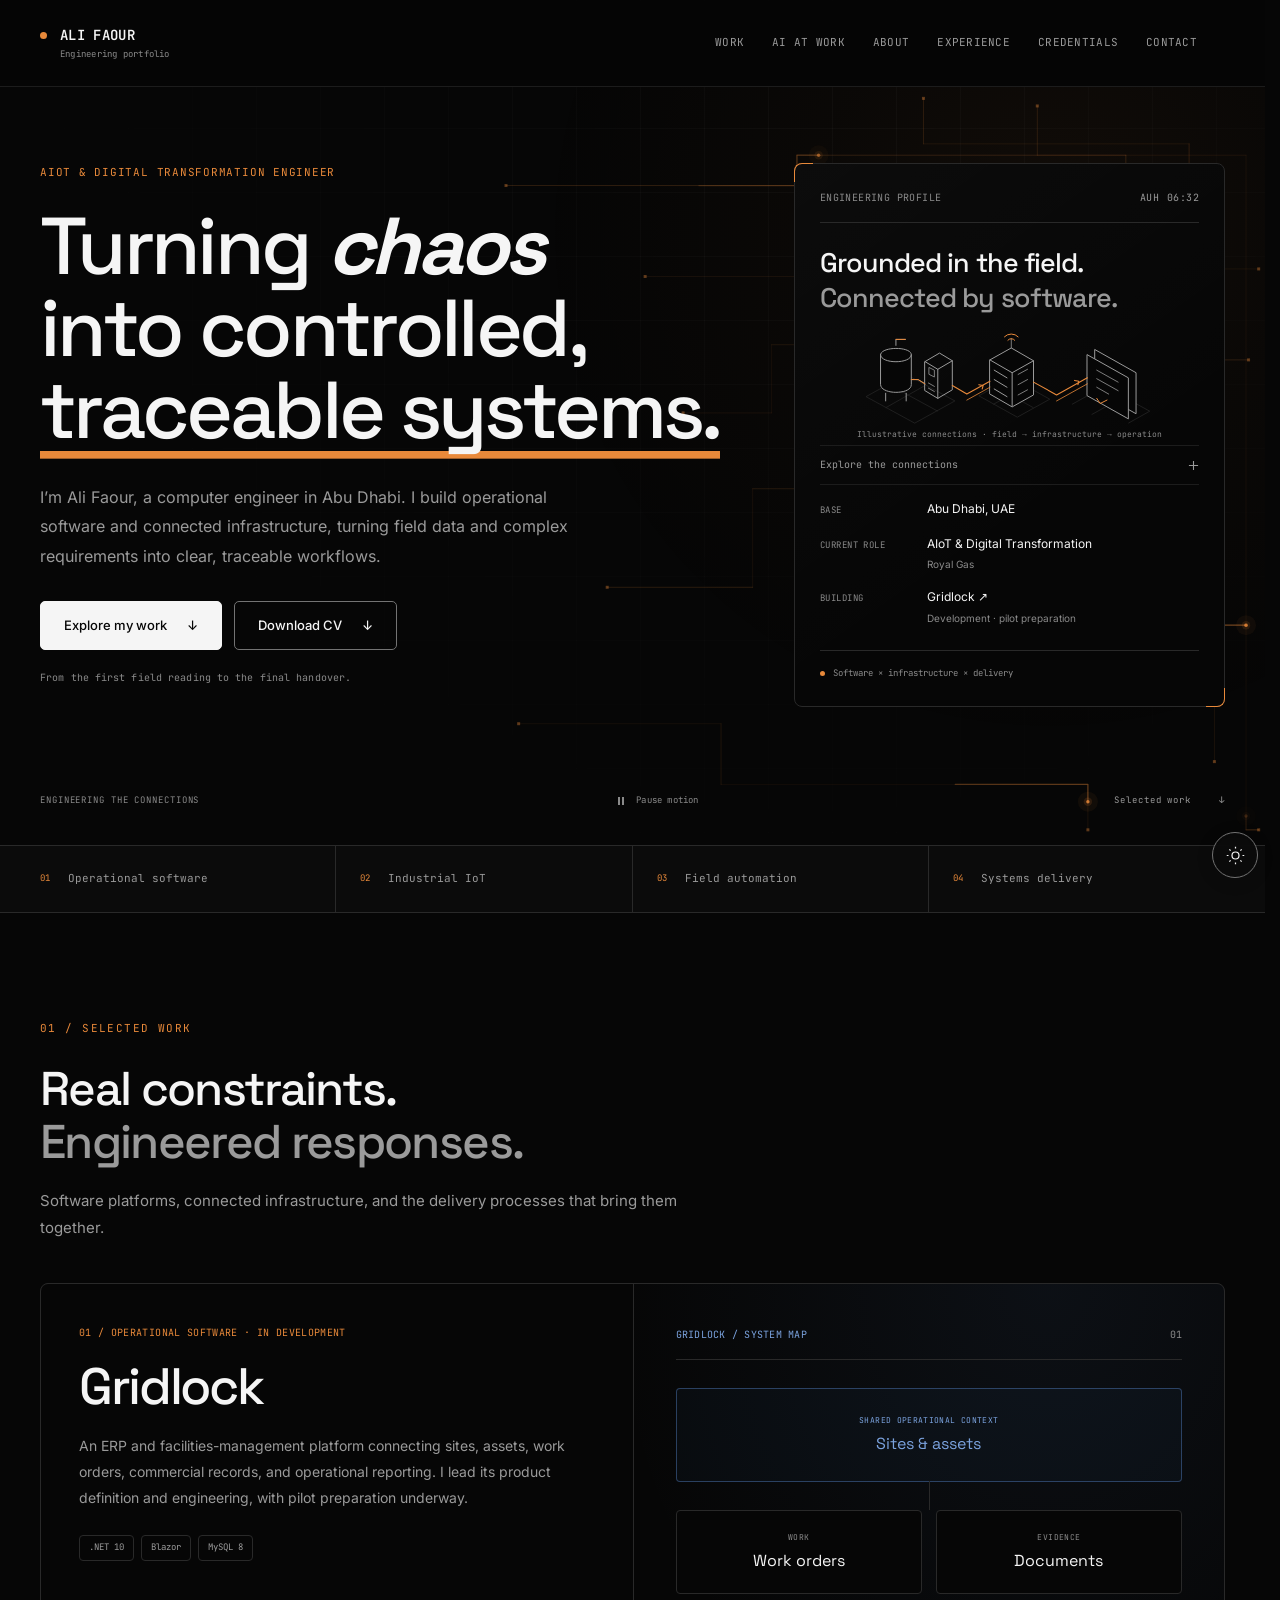
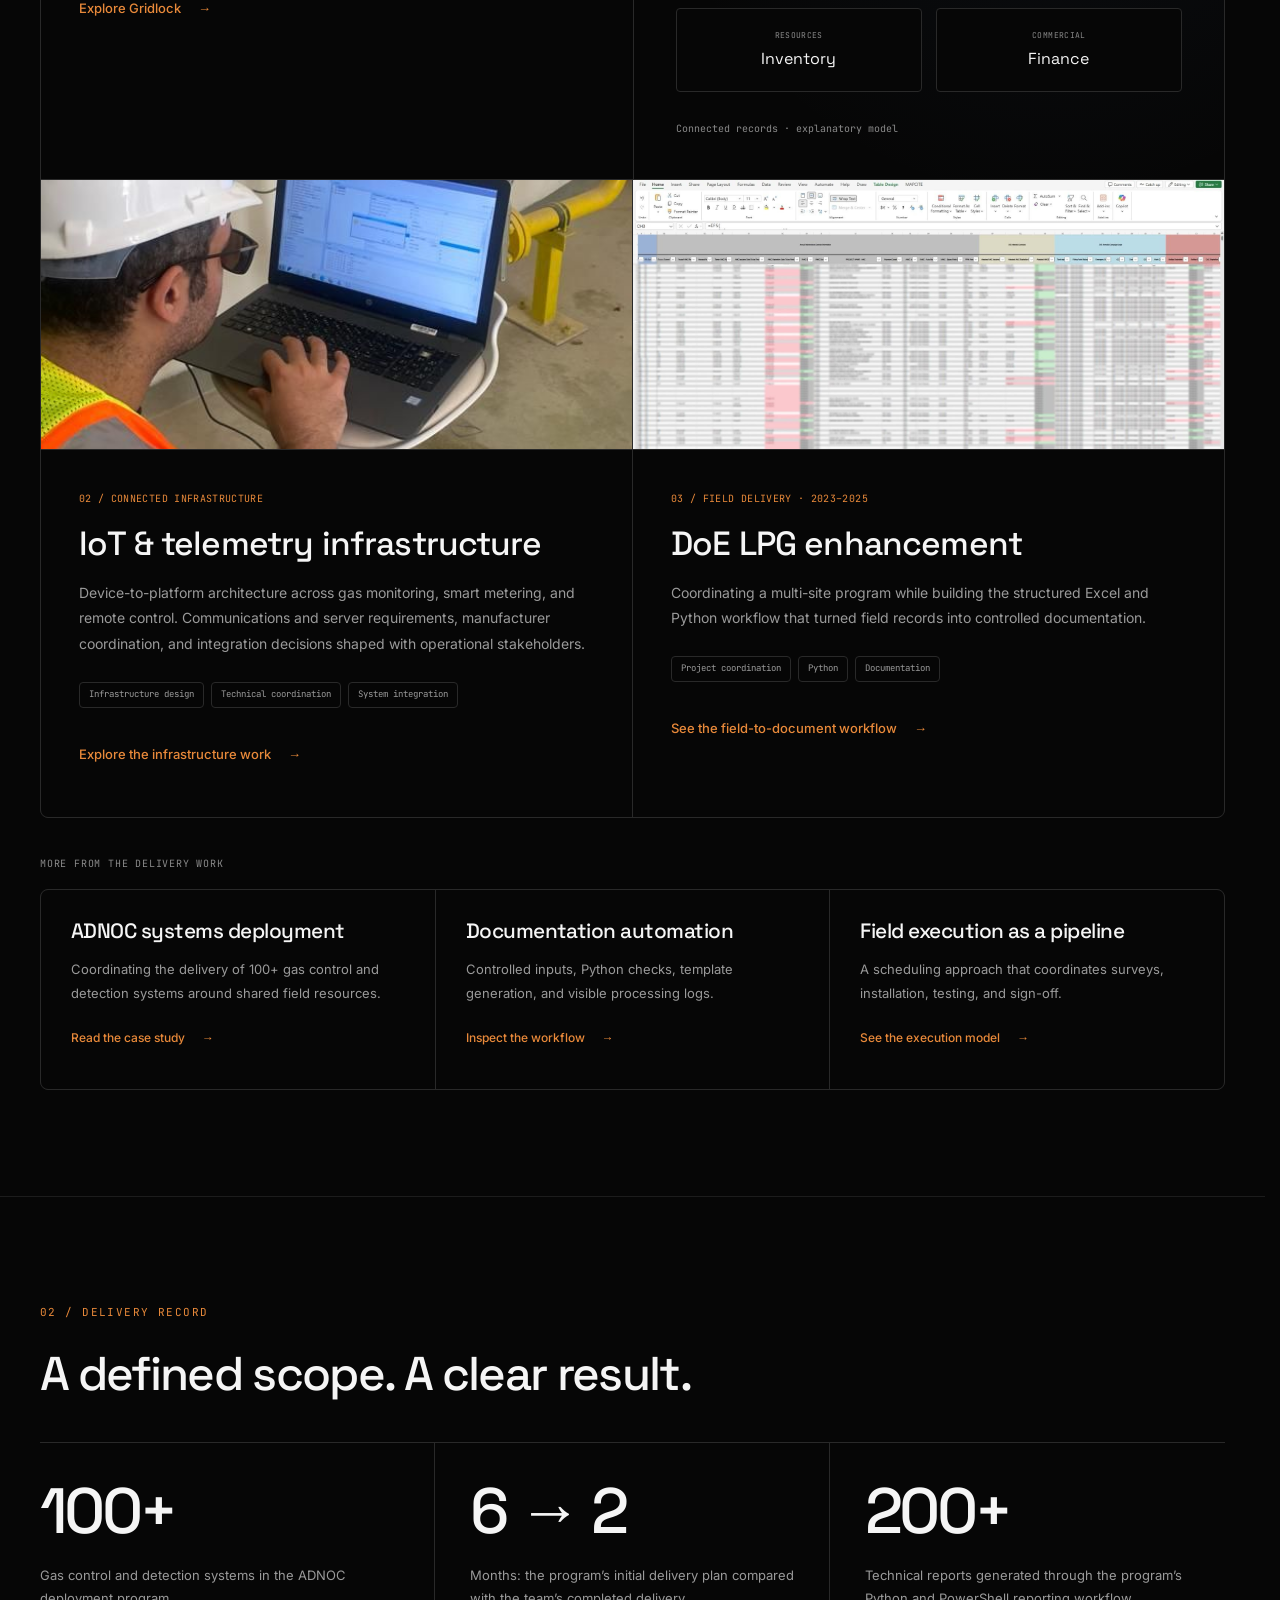
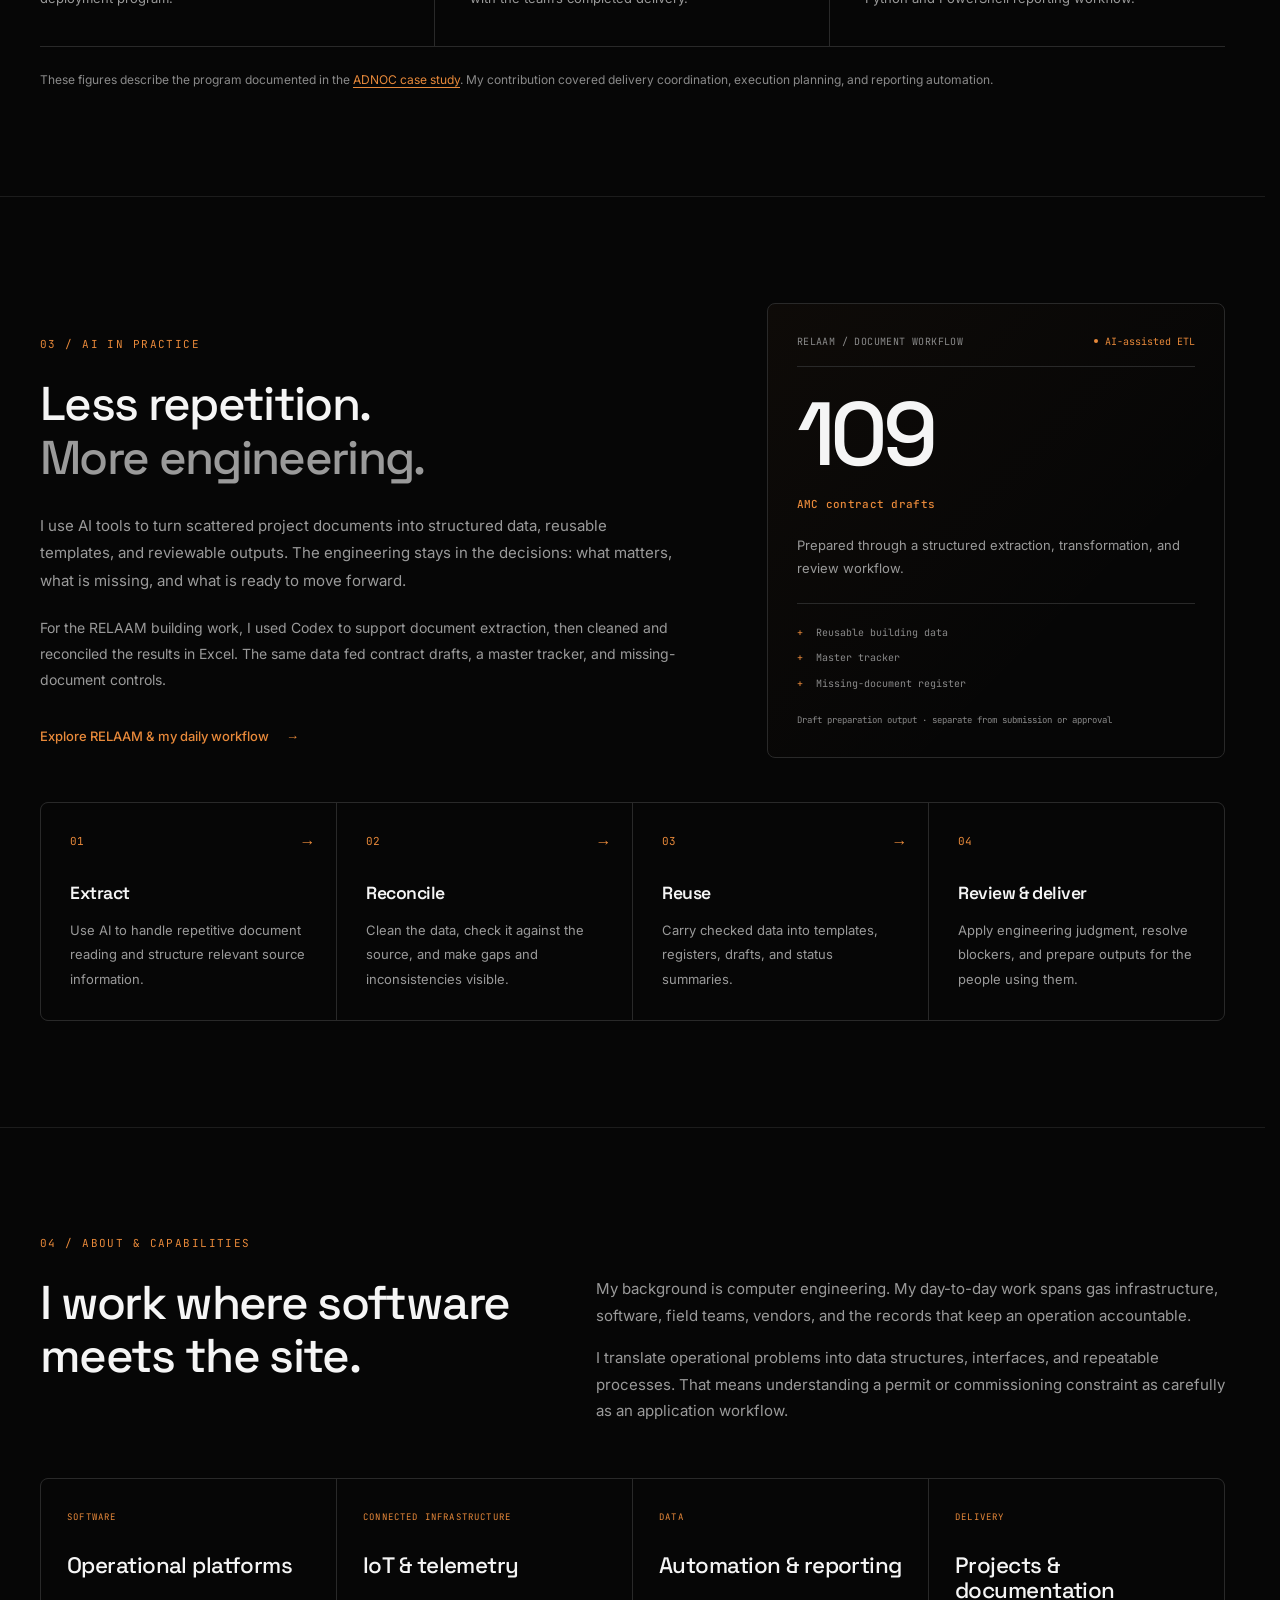
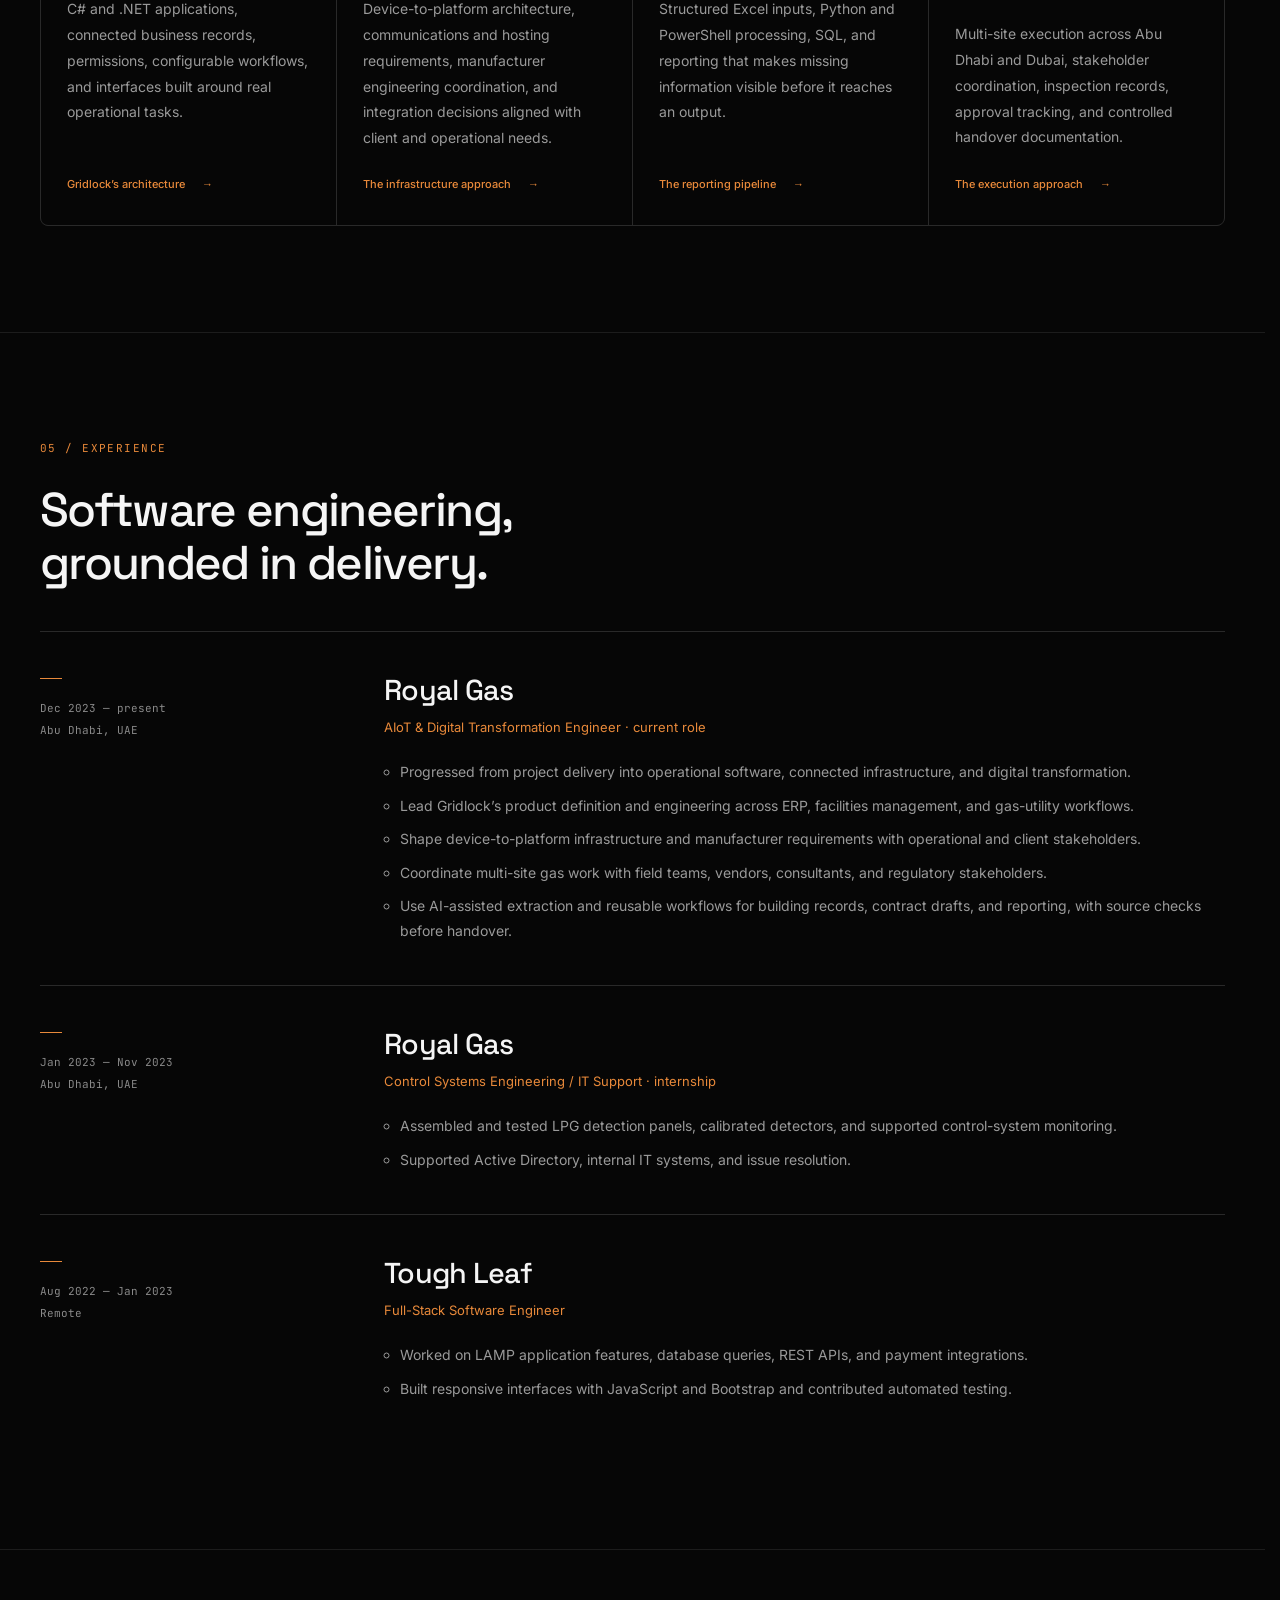
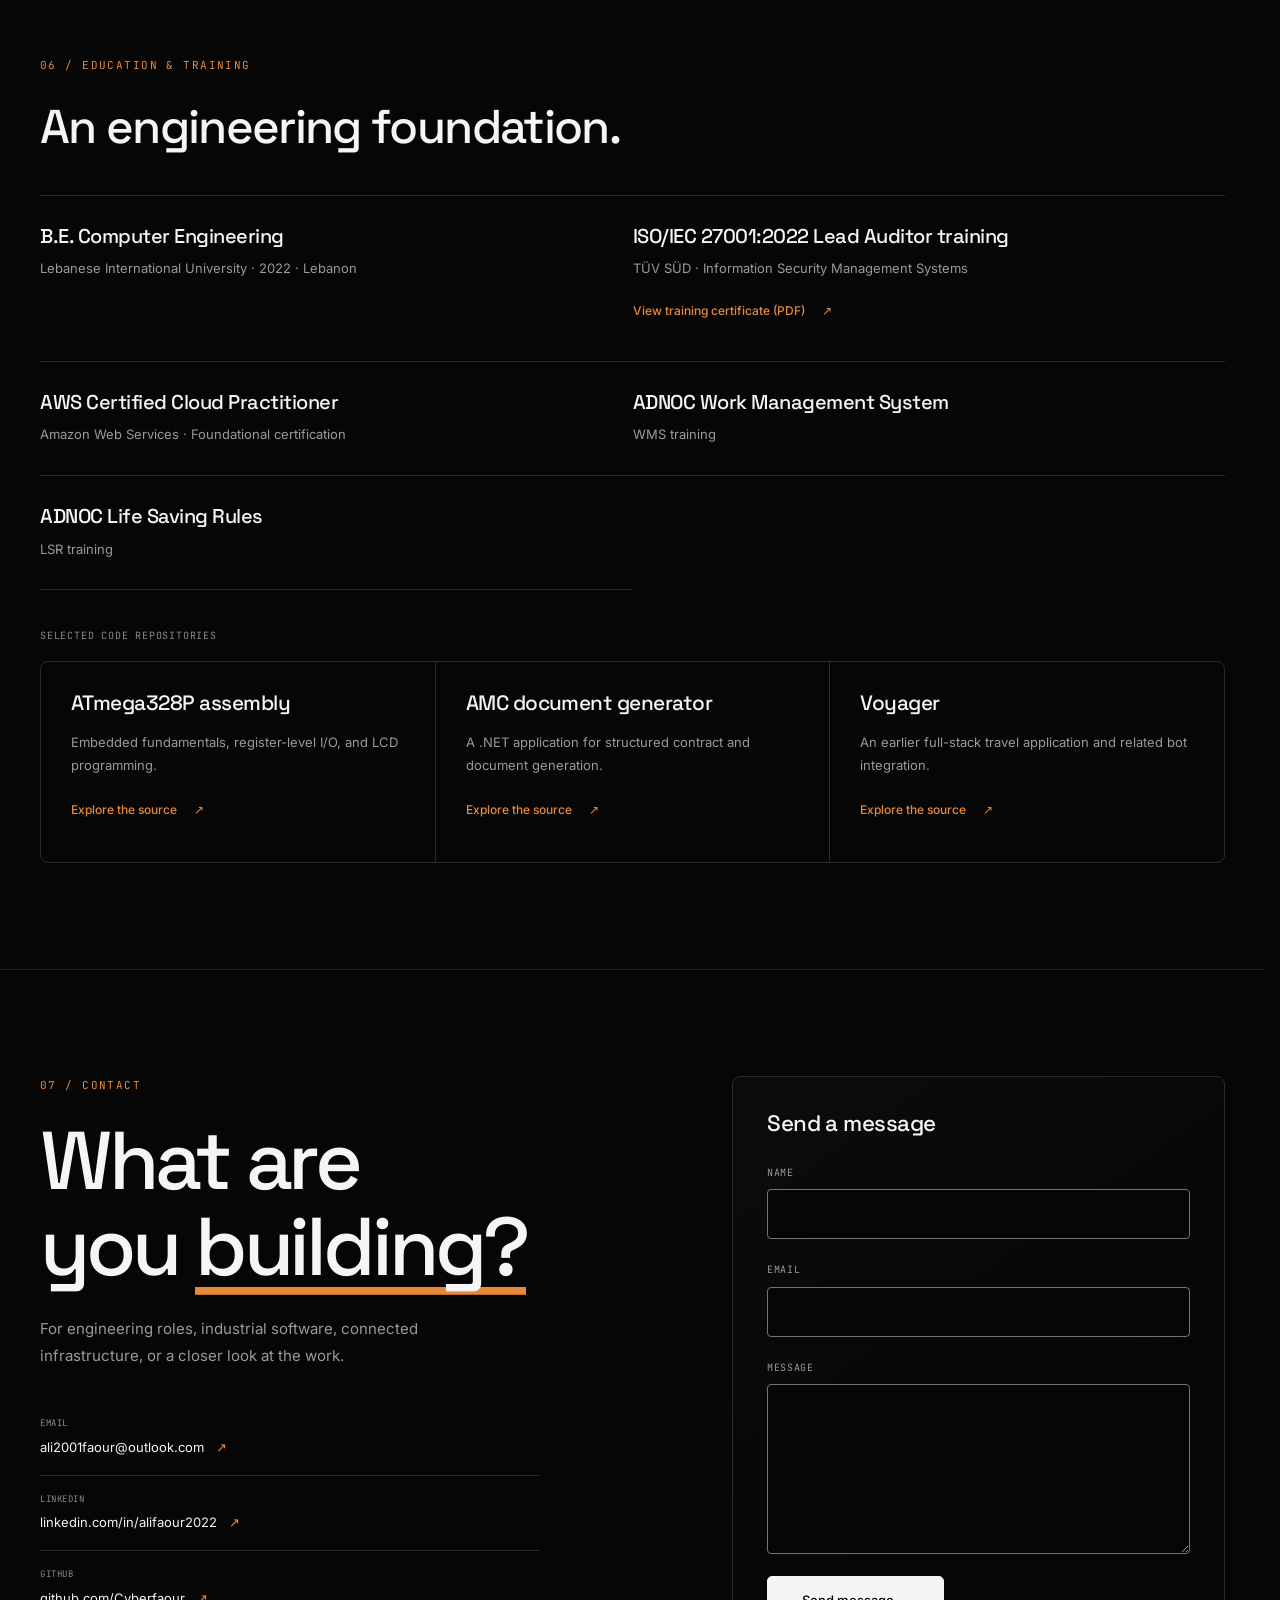
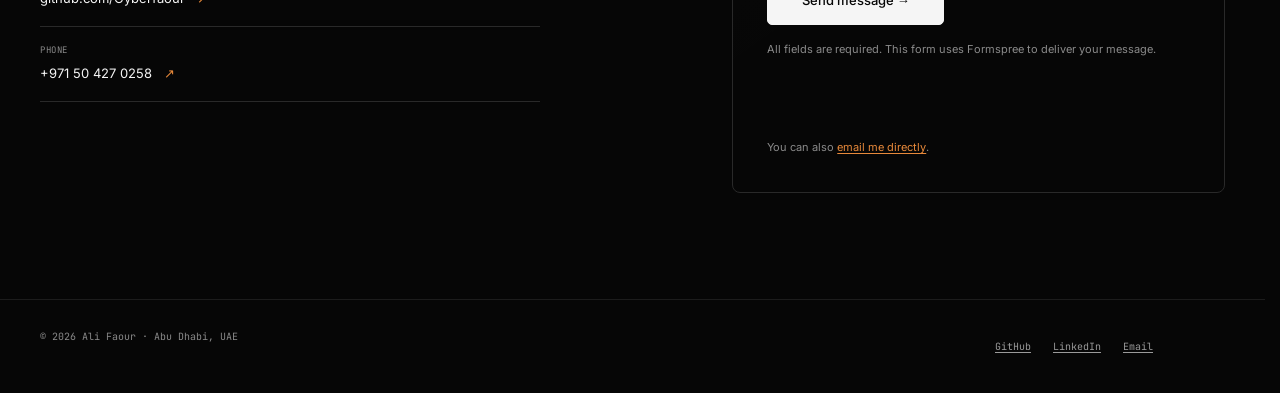
==== commit d31f3795: "Add optional engineering blueprint and reviewed AI workflow exploration" ====
--- a/index.html
+++ b/index.html
@@ -16,8 +16,10 @@
   <link rel="preload" href="assets/fonts/space-grotesk-latin-variable.woff2" as="font" type="font/woff2" crossorigin>
   <link rel="stylesheet" href="assets/styles/fonts.css">
   <link rel="stylesheet" href="assets/styles/portfolio.css">
+  <link rel="stylesheet" href="assets/styles/hero-blueprint.css">
   <script src="assets/scripts/portfolio.js" defer></script>
   <script src="assets/scripts/hero-motion.js" defer></script>
+  <script src="assets/scripts/hero-blueprint.js" defer></script>
 </head>
 <body class="portfolio-home">
   <a class="skip-link" href="#main">Skip to content</a>
@@ -54,10 +56,79 @@
         <aside class="system-console" aria-label="Engineering profile">
           <div class="console-heading"><span>ENGINEERING PROFILE</span><span class="console-location">AUH <time data-local-time hidden></time><span data-clock-fallback>UTC+04</span></span></div>
           <p class="console-title">Grounded in the field.<br><span>Connected by software.</span></p>
-          <div class="signal-map" role="group" aria-label="Engineering approach: field, data, systems">
-            <div class="signal-node"><svg viewBox="0 0 32 32" fill="none" stroke="currentColor" stroke-width="1.4" aria-hidden="true"><path d="M8 8c0-3 16-3 16 0v15c0 3-16 3-16 0V8Z"/><path d="M8 8c0 3 16 3 16 0M8 17h16M12 27v3m8-3v3M16 3v3"/></svg><span>FIELD</span></div>
-            <div class="signal-node"><svg viewBox="0 0 32 32" fill="none" stroke="currentColor" stroke-width="1.4" aria-hidden="true"><rect x="8" y="8" width="16" height="16" rx="2"/><path d="M12 3v5m8-5v5M12 24v5m8-5v5M3 12h5m-5 8h5m16-8h5m-5 8h5M12 12h8v8h-8Z"/></svg><span>DATA</span></div>
-            <div class="signal-node"><svg viewBox="0 0 32 32" fill="none" stroke="currentColor" stroke-width="1.4" aria-hidden="true"><rect x="10" y="3" width="12" height="7" rx="1"/><rect x="2" y="22" width="10" height="7" rx="1"/><rect x="20" y="22" width="10" height="7" rx="1"/><path d="M16 10v7M7 22v-5h18v5"/></svg><span>SYSTEMS</span></div>
+          <div class="hero-blueprint" data-hero-blueprint>
+            <figure class="blueprint-figure">
+              <svg class="blueprint-drawing" viewBox="0 0 360 110" role="img" aria-labelledby="blueprint-title blueprint-description">
+                <title id="blueprint-title">From the installation to the operational record</title>
+                <desc id="blueprint-description">An illustrative engineering drawing connects a tank and control cabinet through communications and server infrastructure to an operational record. The drawing represents engineering responsibilities, not a live installation.</desc>
+                <g class="blueprint-ground" fill="none" stroke="currentColor">
+                  <path d="m12 78 47-26 57 31-47 26ZM144 77l38-21 45 25-38 21ZM253 87l38-21 53 29-25 14"/>
+                  <path d="m35 91 46-26M39 64l57 31M161 87l38-21M163 66l45 25M276 99l38-21"/>
+                </g>
+                <g class="blueprint-layer blueprint-field" fill="none" stroke="currentColor" stroke-linecap="round" stroke-linejoin="round">
+                  <path class="blueprint-draw blueprint-face" pathLength="1" d="M29 29c0-10 36-10 36 0v35c0 12-36 12-36 0Z"/>
+                  <path class="blueprint-draw" pathLength="1" d="M29 29c0 11 36 11 36 0M35 74v9m24-9v9M47 18v-7h11"/>
+                  <path class="blueprint-draw" pathLength="1" d="m81 37 17-10 15 9v34L96 80l-15-9ZM81 37l15 9 17-10M96 46v34"/>
+                  <path class="blueprint-draw blueprint-fine" pathLength="1" d="m86 44 6 3v8l-6-3ZM85 62l7 4m-7 2 7 4M65 58h8l8 5"/>
+                  <path class="blueprint-accent blueprint-draw" pathLength="1" d="M47 11h11M65 58h8l8 5"/>
+                </g>
+                <g class="blueprint-layer blueprint-infrastructure" fill="none" stroke="currentColor" stroke-linecap="round" stroke-linejoin="round">
+                  <path class="blueprint-draw blueprint-face" pathLength="1" d="m157 35 25-14 26 15v40l-25 14-26-15Z"/>
+                  <path class="blueprint-draw" pathLength="1" d="m157 35 26 15 25-14M183 50v39M162 47l15 9m-15 2 15 9m-15 2 15 9"/>
+                  <path class="blueprint-draw blueprint-fine" pathLength="1" d="m190 52 11-6m-11 18 11-6m-11 18 11-6M182 21V10"/>
+                  <path class="blueprint-accent blueprint-draw" pathLength="1" d="M178 12a5 5 0 0 1 8 0m-12-4a11 11 0 0 1 16 0"/>
+                </g>
+                <g class="blueprint-layer blueprint-integration" fill="none" stroke="currentColor" stroke-linecap="round" stroke-linejoin="round">
+                  <path class="blueprint-draw blueprint-face" pathLength="1" d="m280 23 48 27v48l-48-27Z"/>
+                  <path class="blueprint-draw blueprint-face" pathLength="1" d="m271 29 48 27v48l-48-27Z"/>
+                  <path class="blueprint-draw blueprint-fine" pathLength="1" d="m282 47 25 14m-25-4 25 14m-25-4 14 8"/>
+                  <path class="blueprint-accent blueprint-draw" pathLength="1" d="m282 80 4 6 8-4"/>
+                </g>
+                <g class="blueprint-layer blueprint-routes blueprint-accent" fill="none" stroke="currentColor" stroke-linecap="round" stroke-linejoin="round">
+                  <path class="blueprint-draw" pathLength="1" d="m113 65 17 10 27-15M208 61l27 15 36-20"/>
+                  <path class="blueprint-draw blueprint-fine" pathLength="1" d="m130 82 27-15m78 16 36-20"/>
+                  <path class="blueprint-draw" pathLength="1" d="m144 64 5 1-1 4m108-10 5 1-1 4"/>
+                </g>
+                <g class="blueprint-ownership" fill="none" stroke="currentColor" stroke-linecap="round">
+                  <path d="M15 35V5h327v30"/>
+                  <path d="M58 5v7M238 5v7M304 5v7"/>
+                </g>
+              </svg>
+              <figcaption>Illustrative connections · field → infrastructure → operation</figcaption>
+            </figure>
+            <details class="blueprint-disclosure" data-blueprint-disclosure>
+              <summary><span data-blueprint-summary>Explore the connections</span><svg viewBox="0 0 12 12" fill="none" stroke="currentColor" stroke-width="1.2" aria-hidden="true"><path d="M6 1v10M1 6h10"/></svg></summary>
+              <div class="blueprint-explorer">
+                <div class="blueprint-controls" role="group" aria-label="Choose an engineering layer" data-blueprint-controls hidden>
+                  <button type="button" data-blueprint-layer="field" aria-pressed="true" aria-controls="blueprint-field">Field</button>
+                  <button type="button" data-blueprint-layer="infrastructure" aria-pressed="false" aria-controls="blueprint-infrastructure">Infrastructure</button>
+                  <button type="button" data-blueprint-layer="integration" aria-pressed="false" aria-controls="blueprint-integration">Integration</button>
+                  <button type="button" data-blueprint-layer="ownership" aria-pressed="false" aria-controls="blueprint-ownership">Ownership</button>
+                </div>
+                <div class="blueprint-panels">
+                  <section class="blueprint-panel" id="blueprint-field" data-blueprint-panel="field" aria-labelledby="blueprint-field-heading">
+                    <h2 id="blueprint-field-heading">Specify the field behavior.</h2>
+                    <p>I turn operating needs into device and control requirements: what must be measured, how a command should behave, and what feedback confirms the result. Sample checks and commissioning connect the specification to the installation.</p>
+                    <a href="Telemetry%20Case%20Study.html#validation">See the validation work <span aria-hidden="true">→</span></a>
+                  </section>
+                  <section class="blueprint-panel" id="blueprint-infrastructure" data-blueprint-panel="infrastructure" aria-labelledby="blueprint-infrastructure-heading">
+                    <h2 id="blueprint-infrastructure-heading">Design the path to the platform.</h2>
+                    <p>I assess communications paths, server endpoints, hosting, access, and support needs. Working with manufacturer engineering teams, I make the infrastructure dependencies and operating trade-offs explicit before integration.</p>
+                    <a href="Telemetry%20Case%20Study.html#integration">Explore the infrastructure scope <span aria-hidden="true">→</span></a>
+                  </section>
+                  <section class="blueprint-panel" id="blueprint-integration" data-blueprint-panel="integration" aria-labelledby="blueprint-integration-heading">
+                    <h2 id="blueprint-integration-heading">Define the supported interface.</h2>
+                    <p>I confirm the supported software interface, then work through asset identity, timestamps, access, and reporting requirements. Those checks establish how device information can move into operational software.</p>
+                    <a href="Telemetry%20Case%20Study.html#requirements">Read an integration decision <span aria-hidden="true">→</span></a>
+                  </section>
+                  <section class="blueprint-panel" id="blueprint-ownership" data-blueprint-panel="ownership" aria-labelledby="blueprint-ownership-heading">
+                    <h2 id="blueprint-ownership-heading">Connect the responsibilities.</h2>
+                    <p>I bring manufacturers, IT, field teams, and operational stakeholders into the same technical brief. Together we resolve who supplies, validates, maintains, and supports each layer, and which decision needs attention next.</p>
+                    <a href="Telemetry%20Case%20Study.html#context">See the coordination work <span aria-hidden="true">→</span></a>
+                  </section>
+                </div>
+              </div>
+            </details>
           </div>
           <dl class="profile-record">
             <div><dt>BASE</dt><dd>Abu Dhabi, UAE</dd></div>
--- a/assets/styles/portfolio.css
+++ b/assets/styles/portfolio.css
@@ -549,6 +549,15 @@
   .contact-form { padding: 23px; }
 }
 @media (prefers-reduced-motion: no-preference) {
+  /* Native page changes stay brief; the identity remains visually anchored. */
+  @view-transition { navigation: auto; }
+  .brand { view-transition-name: portfolio-brand; }
+  .theme-toggle { view-transition-name: portfolio-theme; }
+  ::view-transition-group(*) { animation-duration: 220ms; animation-timing-function: cubic-bezier(.2, 0, 0, 1); }
+  ::view-transition-old(root) { animation: page-leave 120ms ease-out both; }
+  ::view-transition-new(root) { animation: page-arrive 220ms ease-out both; }
+  ::view-transition-old(portfolio-brand), ::view-transition-old(portfolio-theme) { animation: none; opacity: 0; }
+  ::view-transition-new(portfolio-brand), ::view-transition-new(portfolio-theme) { animation: none; mix-blend-mode: normal; }
   html { scroll-behavior: smooth; }
   a, button { transition: color 180ms ease, background-color 180ms ease, border-color 180ms ease; }
   .header-inner { transition: min-height 180ms ease; }
@@ -569,6 +578,8 @@
   .brand::before { animation: brand-pulse 2400ms ease 2; }
   .is-revealing { animation: enter 650ms cubic-bezier(.2, 0, 0, 1) both; }
 }
+@keyframes page-leave { to { opacity: 0; } }
+@keyframes page-arrive { from { opacity: 0; } to { opacity: 1; } }
 @media (prefers-reduced-motion: reduce) {
   *, *::before, *::after { scroll-behavior: auto !important; animation: none !important; transition: none !important; }
 }
--- a/assets/styles/hero-blueprint.css
+++ b/assets/styles/hero-blueprint.css
@@ -0,0 +1,91 @@
+/* One compact engineering drawing, with depth only on request. */
+.hero .hero-copy { align-self: start; }
+.hero-blueprint { margin-block: 14px; }
+.blueprint-figure { margin: 0; }
+.blueprint-drawing { display: block; width: 100%; height: 94px; overflow: visible; }
+.blueprint-drawing path { vector-effect: non-scaling-stroke; }
+.blueprint-ground { color: var(--line); stroke-width: .7; }
+.blueprint-layer { color: var(--muted); stroke-width: 1; }
+.blueprint-face { fill: var(--bg); }
+.blueprint-fine { stroke-width: .8; }
+.blueprint-accent { color: var(--accent); }
+.blueprint-routes { stroke-width: 1.1; }
+.blueprint-ownership { color: var(--accent); opacity: 0; stroke-width: 1; stroke-dasharray: 3 5; }
+.blueprint-figure figcaption { margin-top: 4px; color: var(--subtle); font-family: var(--font-mono); font-size: 8px; line-height: 1.7; text-align: center; }
+.blueprint-disclosure { margin-top: 4px; border-block: 1px solid var(--soft-line); }
+.blueprint-disclosure > summary { display: flex; align-items: center; justify-content: space-between; gap: 12px; min-height: 38px; padding-block: 9px; color: var(--muted); font-family: var(--font-mono); font-size: 10px; line-height: 1.6; list-style: none; cursor: pointer; }
+.blueprint-disclosure > summary::-webkit-details-marker { display: none; }
+.blueprint-disclosure > summary::marker { content: ''; }
+.blueprint-disclosure > summary:hover { color: var(--accent); }
+.blueprint-disclosure > summary:active { color: var(--text); }
+.blueprint-disclosure > summary:focus-visible { outline-offset: 3px; }
+.blueprint-disclosure > summary svg { width: 11px; height: 11px; flex: 0 0 auto; }
+.blueprint-disclosure[open] > summary { color: var(--accent); }
+.blueprint-disclosure[open] > summary svg { transform: rotate(45deg); }
+.blueprint-explorer { padding-bottom: 17px; }
+.blueprint-controls { display: grid; grid-template-columns: repeat(2, minmax(0, 1fr)); margin: 1px 0 17px; border-bottom: 1px solid var(--line); }
+.blueprint-controls button { position: relative; min-width: 0; min-height: 44px; padding: 9px 3px; border: 0; border-bottom: 2px solid transparent; border-radius: 0; background: transparent; color: var(--muted); font-family: var(--font-mono); font-size: 10px; line-height: 1.7; text-align: left; cursor: pointer; }
+.blueprint-controls button:hover { color: var(--accent); background: var(--wash); }
+.blueprint-controls button:active { background: var(--surface-alt); }
+.blueprint-controls button[aria-pressed="true"] { color: var(--accent); border-bottom-color: currentColor; }
+.blueprint-controls button:focus-visible { z-index: 1; outline-offset: 2px; }
+.blueprint-panel + .blueprint-panel { margin-top: 20px; }
+[data-blueprint-ready] .blueprint-panel { margin-top: 0; }
+.blueprint-panel h2 { margin-bottom: 9px; font-size: 1.05rem; line-height: 1.3; letter-spacing: -.02em; text-align: left; text-wrap: initial; }
+.blueprint-panel p { color: var(--muted); font-size: 12px; line-height: 1.8; }
+.blueprint-panel a { display: inline-flex; align-items: center; gap: 9px; min-height: 44px; margin-top: 7px; font-size: 11px; line-height: 1.6; }
+[data-active-layer] .blueprint-layer { opacity: .3; }
+[data-active-layer="field"] .blueprint-field,
+[data-active-layer="infrastructure"] .blueprint-infrastructure,
+[data-active-layer="integration"] .blueprint-integration,
+[data-active-layer="integration"] .blueprint-routes,
+[data-active-layer="ownership"] .blueprint-layer { color: var(--accent); opacity: 1; stroke-width: 1.3; }
+[data-active-layer="ownership"] .blueprint-ownership { opacity: 1; }
+.hero[data-blueprint-active="exploring"] .motion-toggle:disabled { opacity: 1; cursor: default; }
+.hero[data-blueprint-active="exploring"] .motion-toggle:disabled:hover { background: transparent; color: var(--subtle); }
+
+@media (min-width: 761px) and (max-width: 1100px) {
+  .blueprint-drawing { height: 86px; }
+  .blueprint-figure figcaption { font-size: 7px; }
+  .blueprint-panel p { font-size: 11px; }
+}
+@media (max-width: 760px) {
+  .blueprint-drawing { height: 112px; }
+  .blueprint-figure figcaption { font-size: 9px; }
+  .blueprint-disclosure > summary { min-height: 44px; font-size: 11px; }
+  .blueprint-controls button { font-size: 11px; }
+  .blueprint-panel p { font-size: 13px; }
+  .blueprint-panel a { font-size: 12px; }
+}
+@media (max-width: 400px) {
+  .blueprint-drawing { height: 92px; }
+  .blueprint-figure figcaption { font-size: 8px; }
+}
+@media (prefers-reduced-motion: no-preference) {
+  .blueprint-disclosure > summary svg { transition: transform 180ms ease; }
+  .is-constructing .blueprint-draw { stroke-dasharray: 1; animation: blueprint-construct 1000ms cubic-bezier(.2, .6, .3, 1) both; }
+  .is-constructing .blueprint-infrastructure .blueprint-draw { animation-delay: 200ms; }
+  .is-constructing .blueprint-integration .blueprint-draw { animation-delay: 400ms; }
+  .is-constructing .blueprint-routes .blueprint-draw { animation-delay: 650ms; }
+  @keyframes blueprint-construct { from { stroke-dashoffset: 1; opacity: .18; } to { stroke-dashoffset: 0; opacity: 1; } }
+}
+@media (prefers-reduced-motion: reduce) {
+  .hero-blueprint *, .hero-blueprint *::before, .hero-blueprint *::after { animation: none !important; transition: none !important; }
+}
+@media (forced-colors: active) {
+  .blueprint-ground { color: GrayText; }
+  .blueprint-layer, .blueprint-accent, .blueprint-ownership { color: CanvasText; }
+  .blueprint-face { fill: Canvas; }
+  [data-active-layer] .blueprint-layer { opacity: 1; }
+  [data-active-layer="field"] .blueprint-field,
+  [data-active-layer="infrastructure"] .blueprint-infrastructure,
+  [data-active-layer="integration"] .blueprint-integration,
+  [data-active-layer="integration"] .blueprint-routes,
+  [data-active-layer="ownership"] .blueprint-layer { color: Highlight; stroke-width: 2; }
+  .blueprint-controls button[aria-pressed="true"] { color: Highlight; border-bottom: 3px solid Highlight; }
+  .blueprint-disclosure, .blueprint-controls { border-color: CanvasText; }
+}
+@media print {
+  .blueprint-disclosure { display: none; }
+  .blueprint-drawing { height: 90px; }
+}
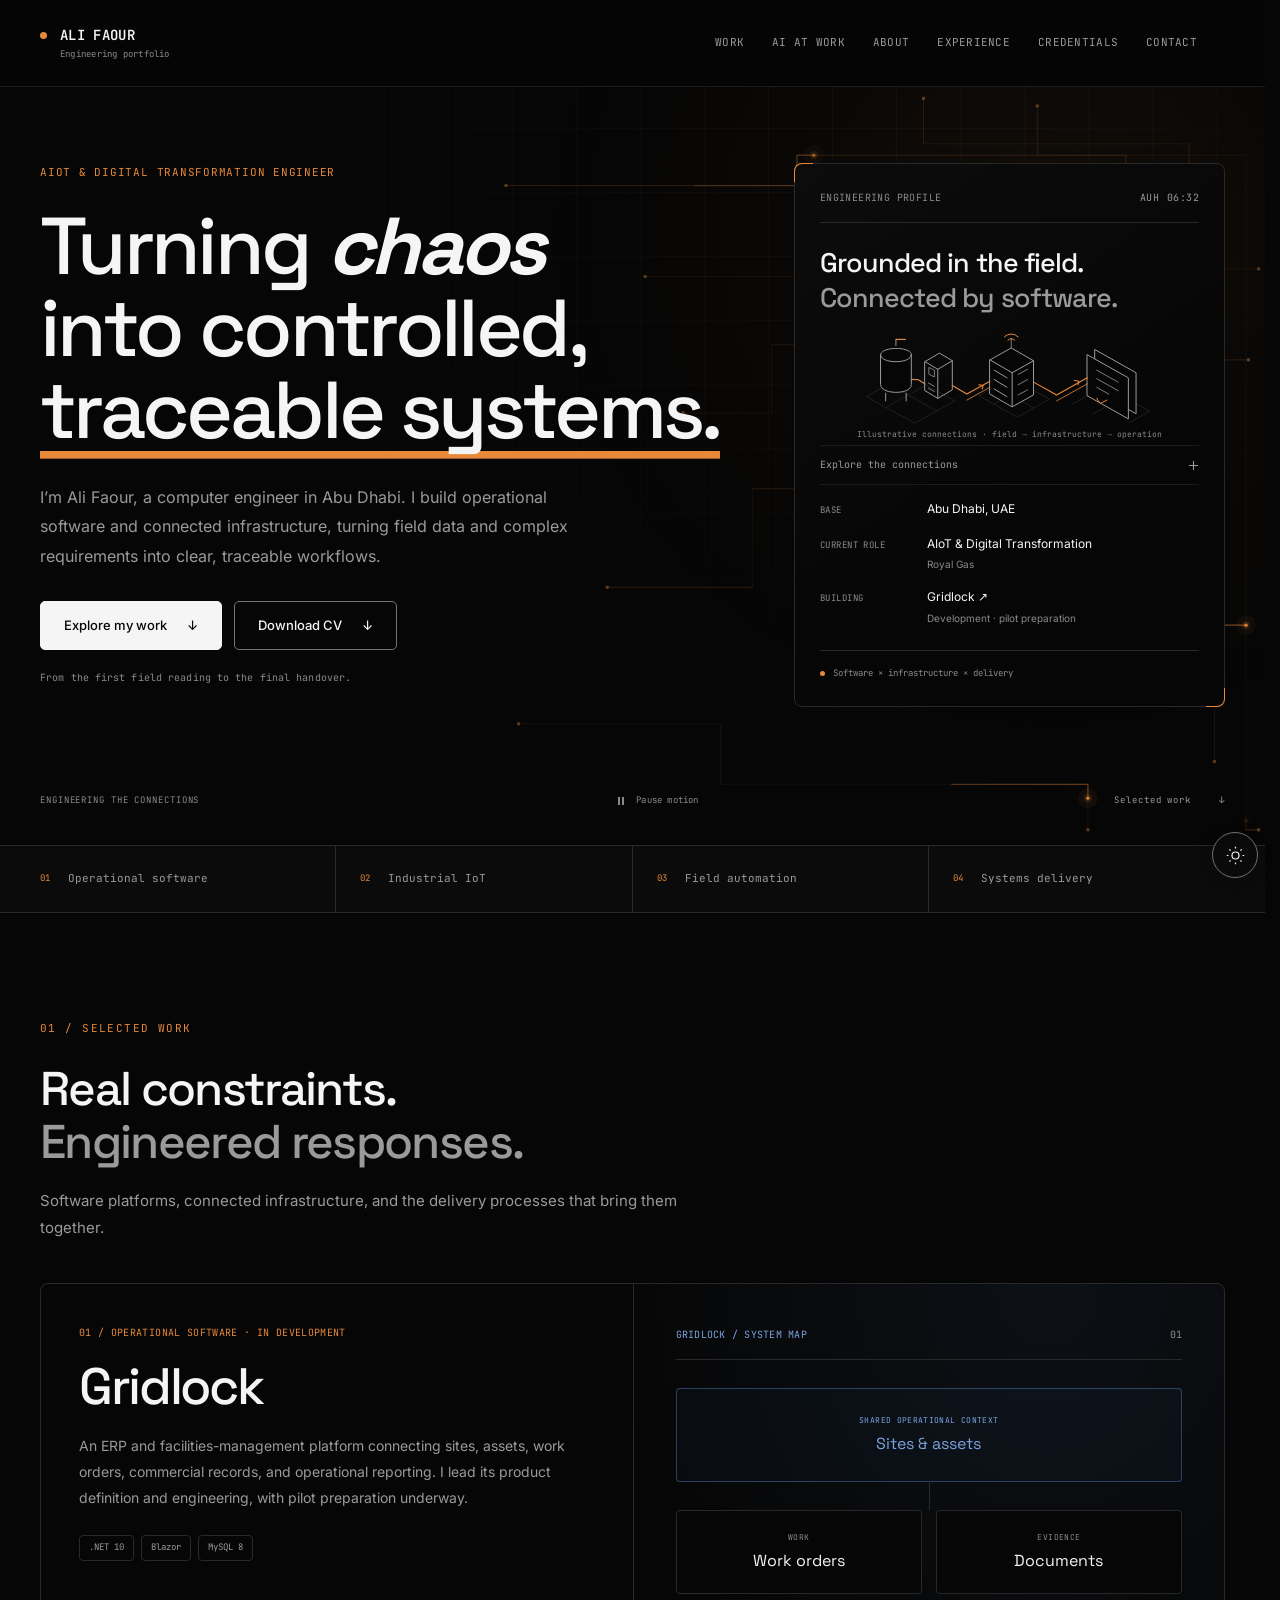
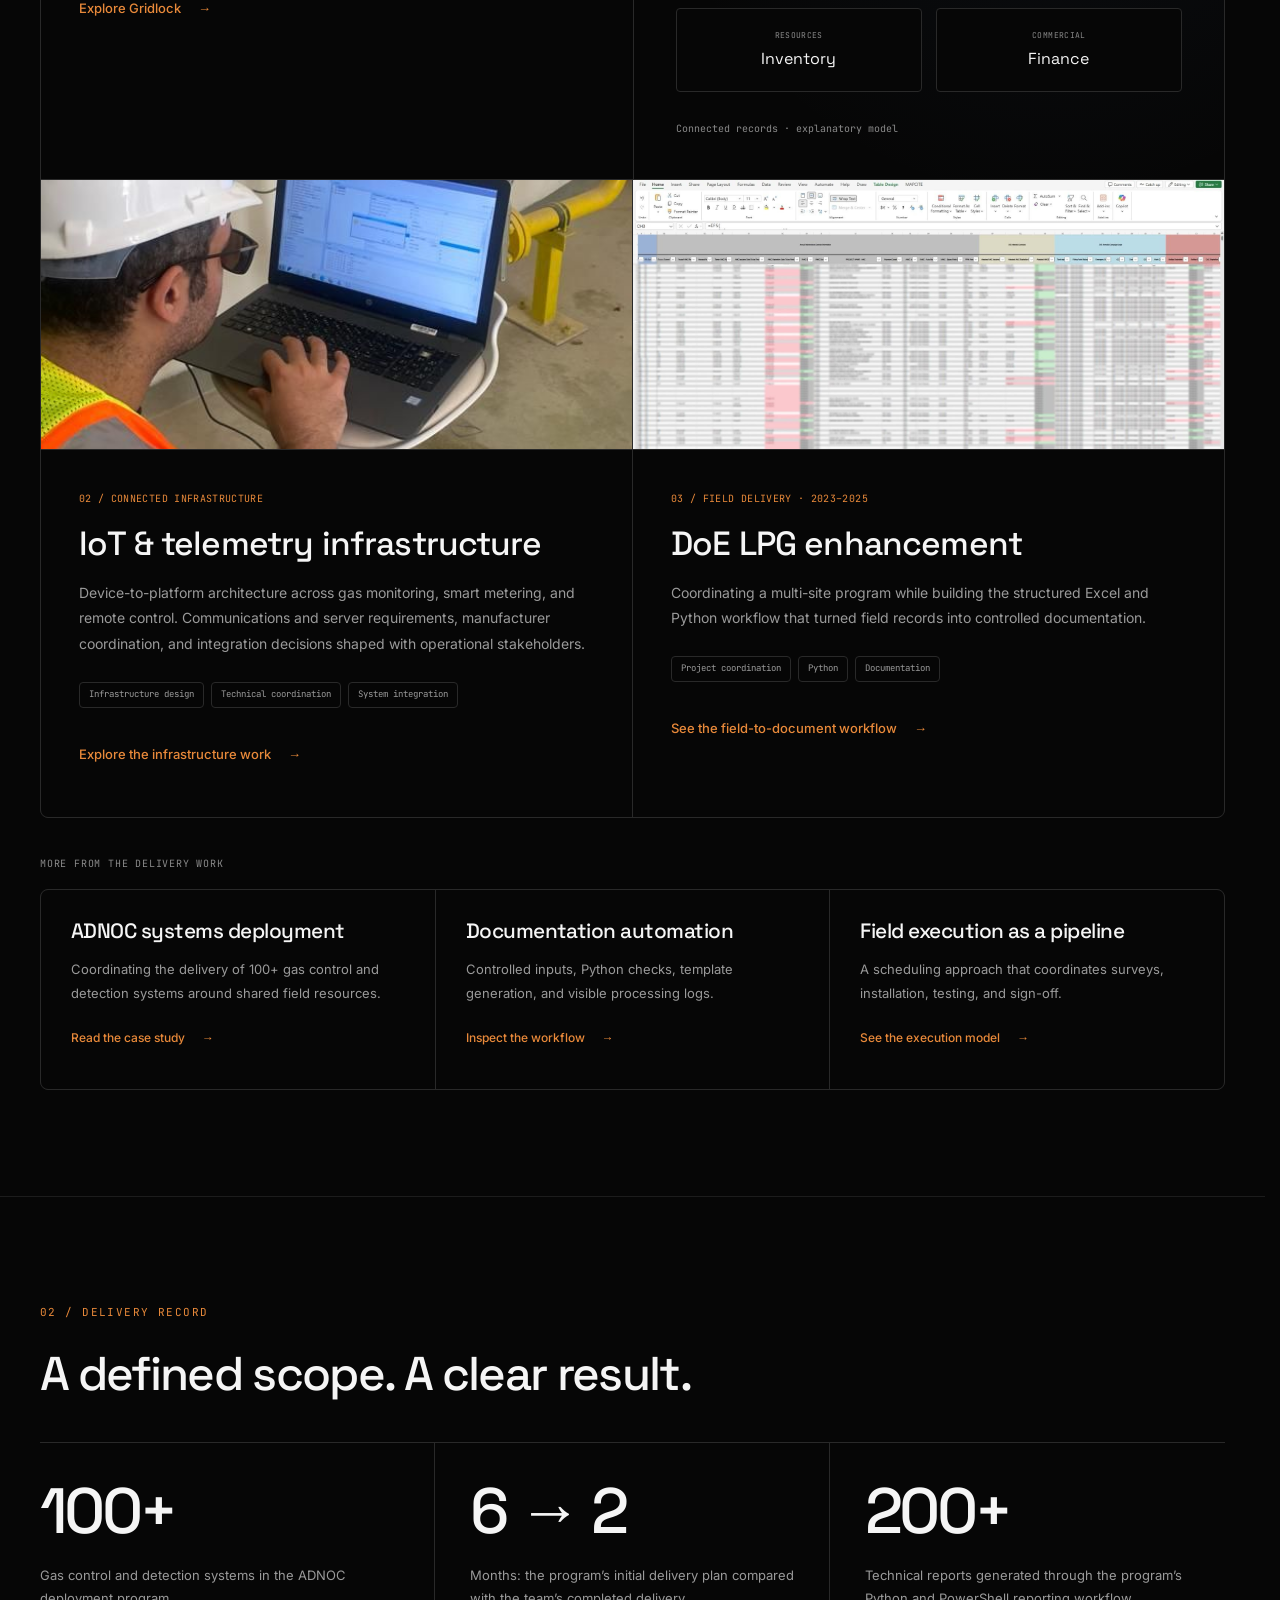
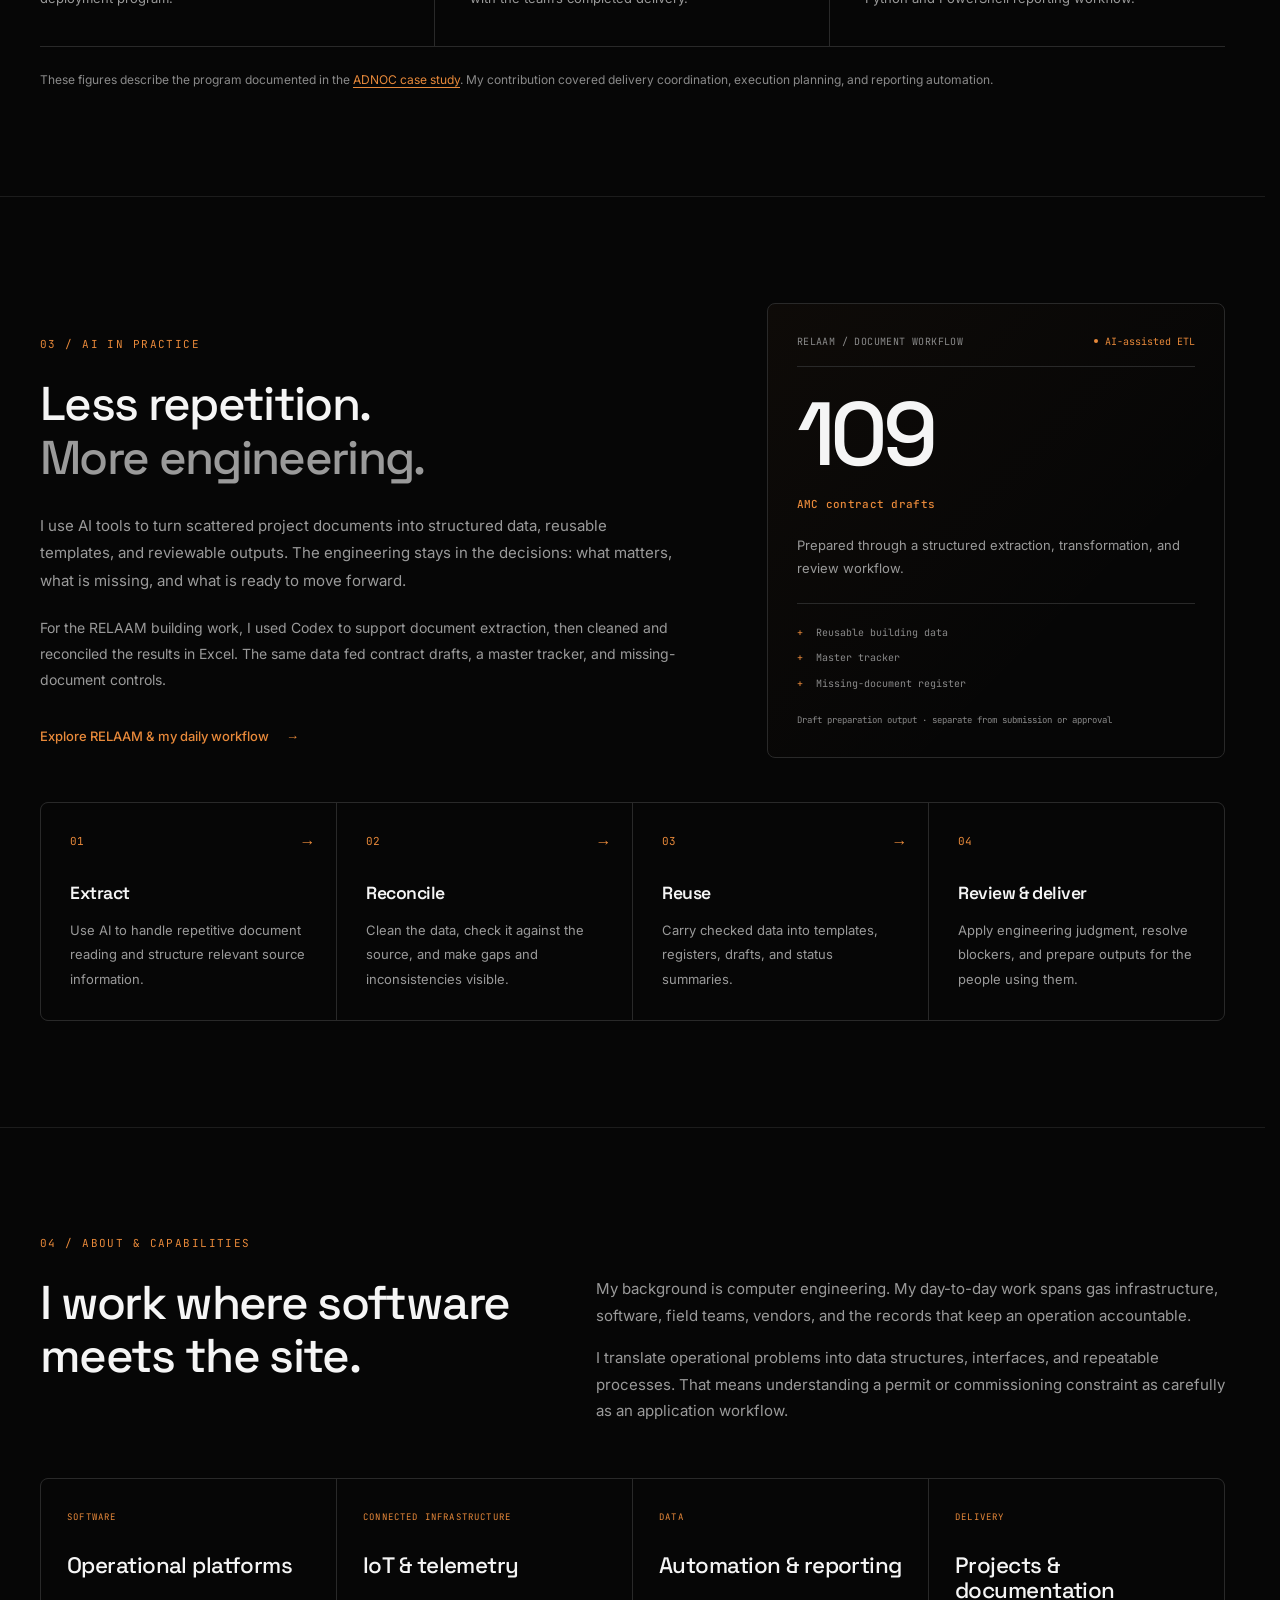
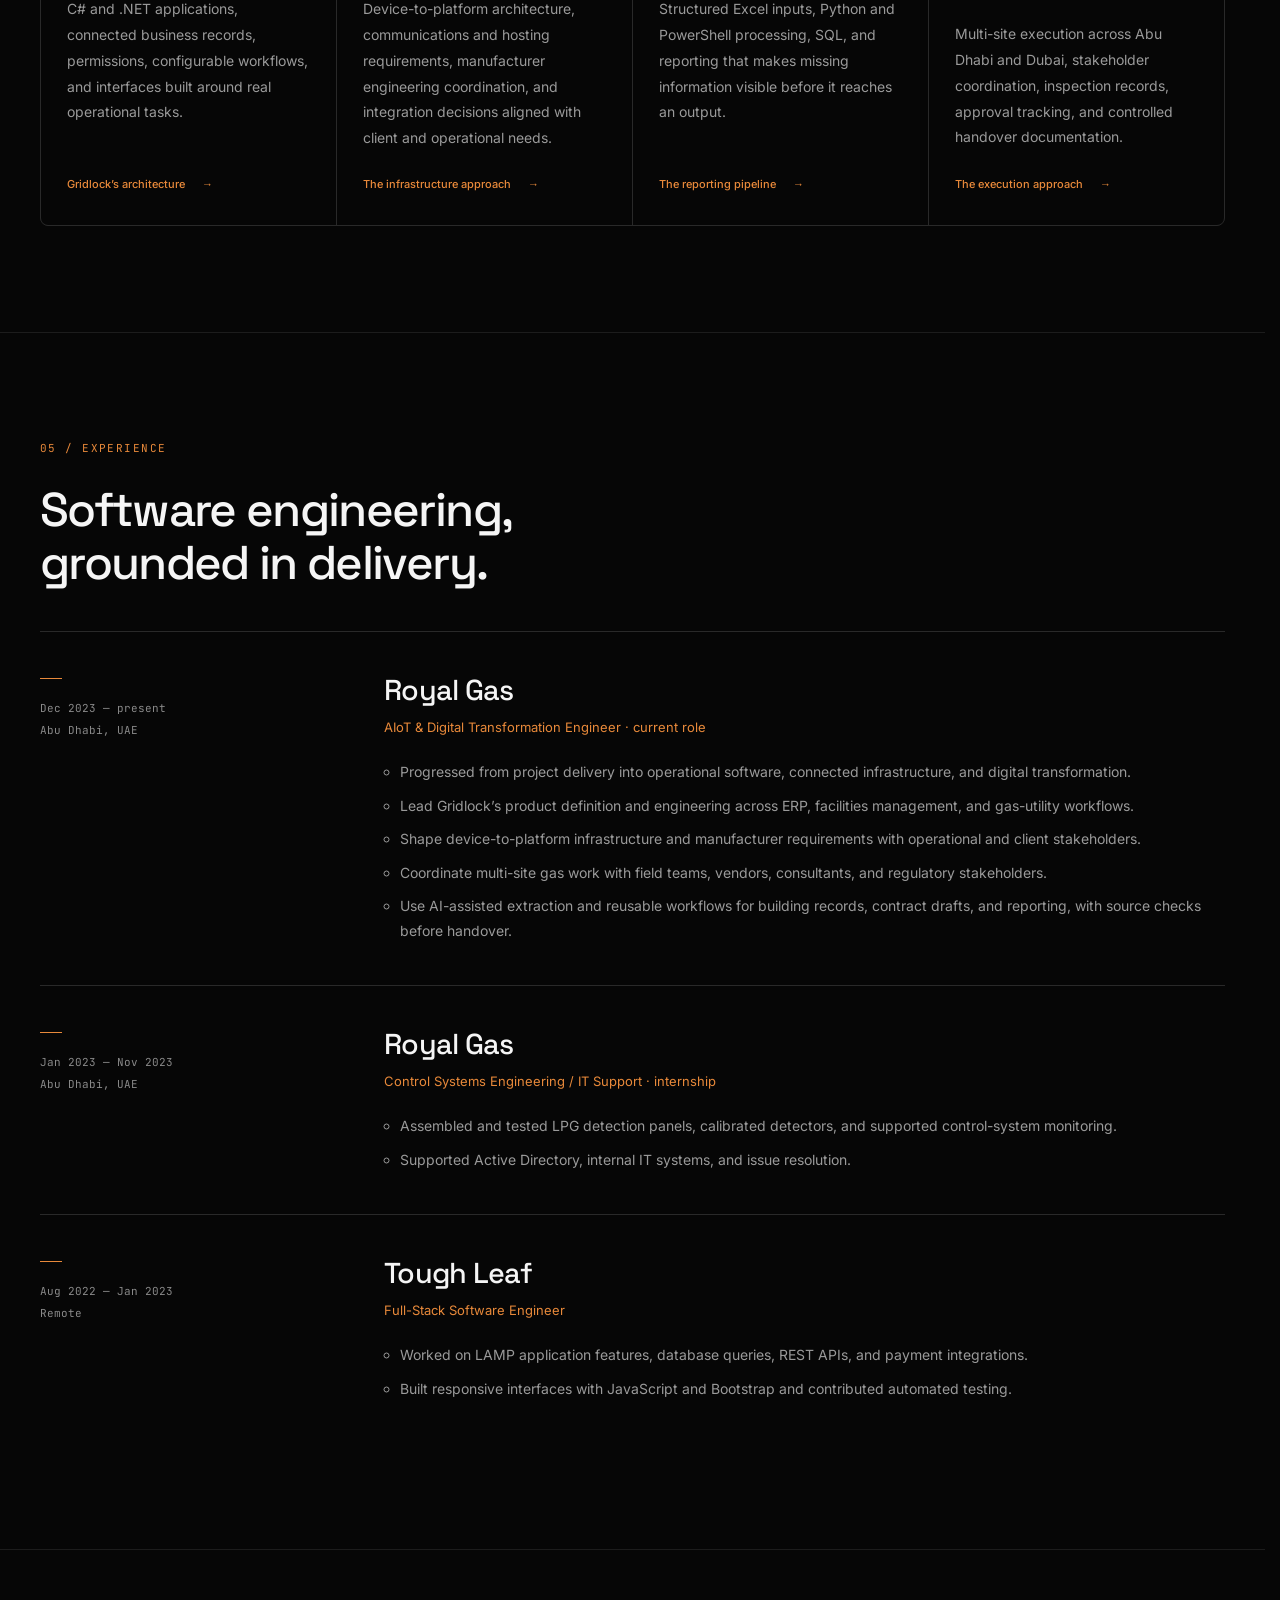
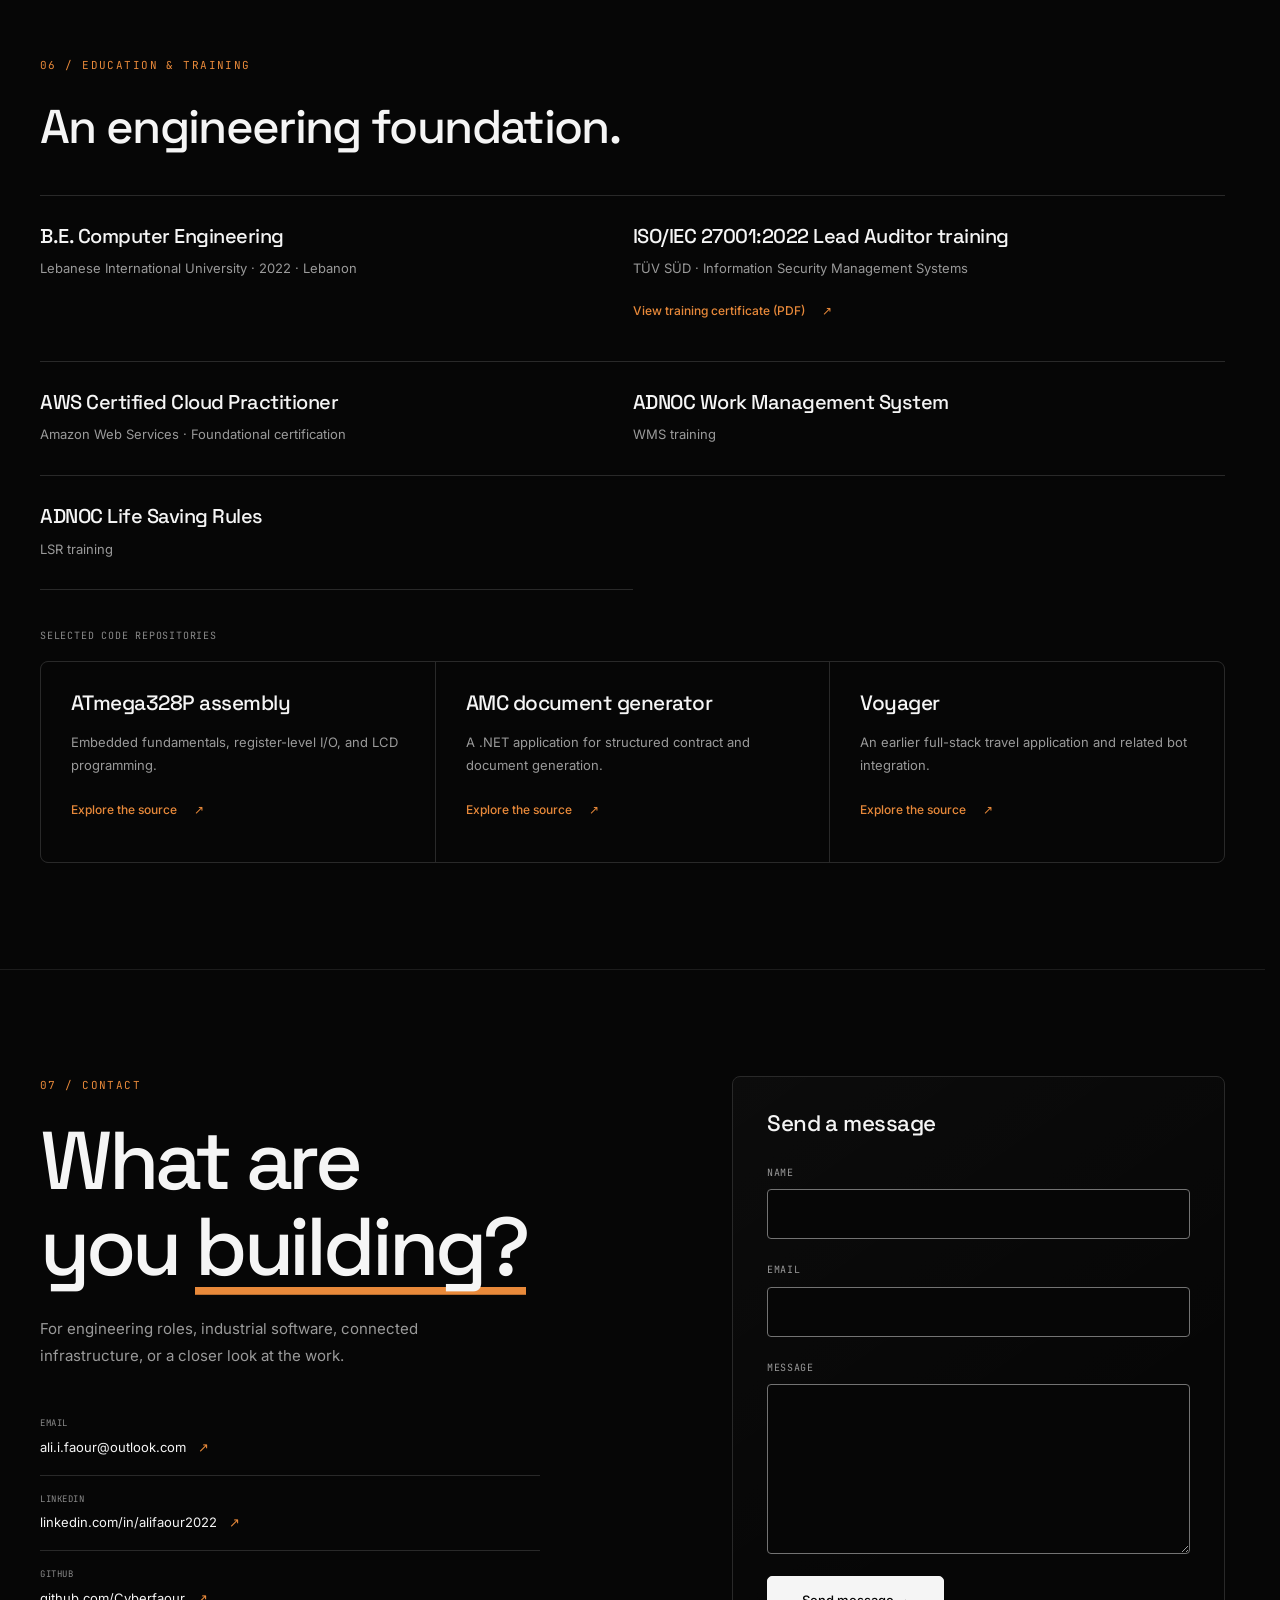
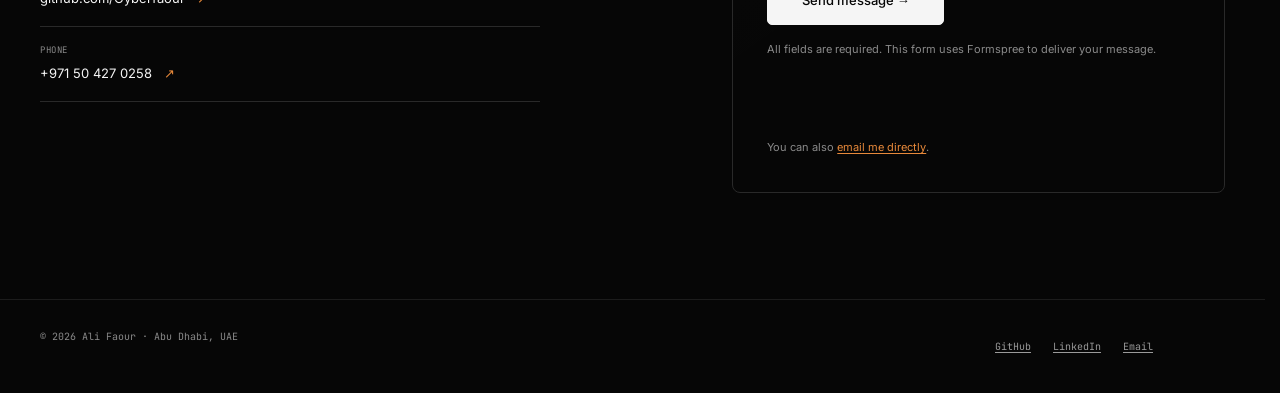
==== commit ca8fdd04: "Update portfolio contact email to ali.i.faour@outlook.com" ====
--- a/index.html
+++ b/index.html
@@ -291,7 +291,7 @@
           <h2 id="contact-heading">What are<br>you <span class="marker">building?</span></h2>
           <p class="lede">For engineering roles, industrial software, connected infrastructure, or a closer look at the work.</p>
           <ul class="contact-links">
-            <li><a href="mailto:ali2001faour@outlook.com"><small>Email</small>ali2001faour@outlook.com <span aria-hidden="true">↗</span></a></li>
+            <li><a href="mailto:ali.i.faour@outlook.com"><small>Email</small>ali.i.faour@outlook.com <span aria-hidden="true">↗</span></a></li>
             <li><a href="https://www.linkedin.com/in/alifaour2022/"><small>LinkedIn</small>linkedin.com/in/alifaour2022 <span aria-hidden="true">↗</span></a></li>
             <li><a href="https://github.com/Cyberfaour"><small>GitHub</small>github.com/Cyberfaour <span aria-hidden="true">↗</span></a></li>
             <li><a href="tel:+971504270258"><small>Phone</small>+971 50 427 0258 <span aria-hidden="true">↗</span></a></li>
@@ -305,7 +305,7 @@
           <button class="button button-primary form-submit" type="submit">Send message →</button>
           <p class="form-note">All fields are required. This form uses Formspree to deliver your message.</p>
           <p class="form-status" data-form-status role="status" aria-live="polite" aria-atomic="true" tabindex="-1"></p>
-          <p class="form-note">You can also <a href="mailto:ali2001faour@outlook.com">email me directly</a>.</p>
+          <p class="form-note">You can also <a href="mailto:ali.i.faour@outlook.com">email me directly</a>.</p>
         </form>
       </div>
     </section>
@@ -313,7 +313,7 @@
   <footer class="site-footer">
     <div class="container footer-inner">
       <p>© 2026 Ali Faour · Abu Dhabi, UAE</p>
-      <div><a href="https://github.com/Cyberfaour">GitHub</a><a href="https://www.linkedin.com/in/alifaour2022/">LinkedIn</a><a href="mailto:ali2001faour@outlook.com">Email</a></div>
+      <div><a href="https://github.com/Cyberfaour">GitHub</a><a href="https://www.linkedin.com/in/alifaour2022/">LinkedIn</a><a href="mailto:ali.i.faour@outlook.com">Email</a></div>
     </div>
   </footer>
 </body>
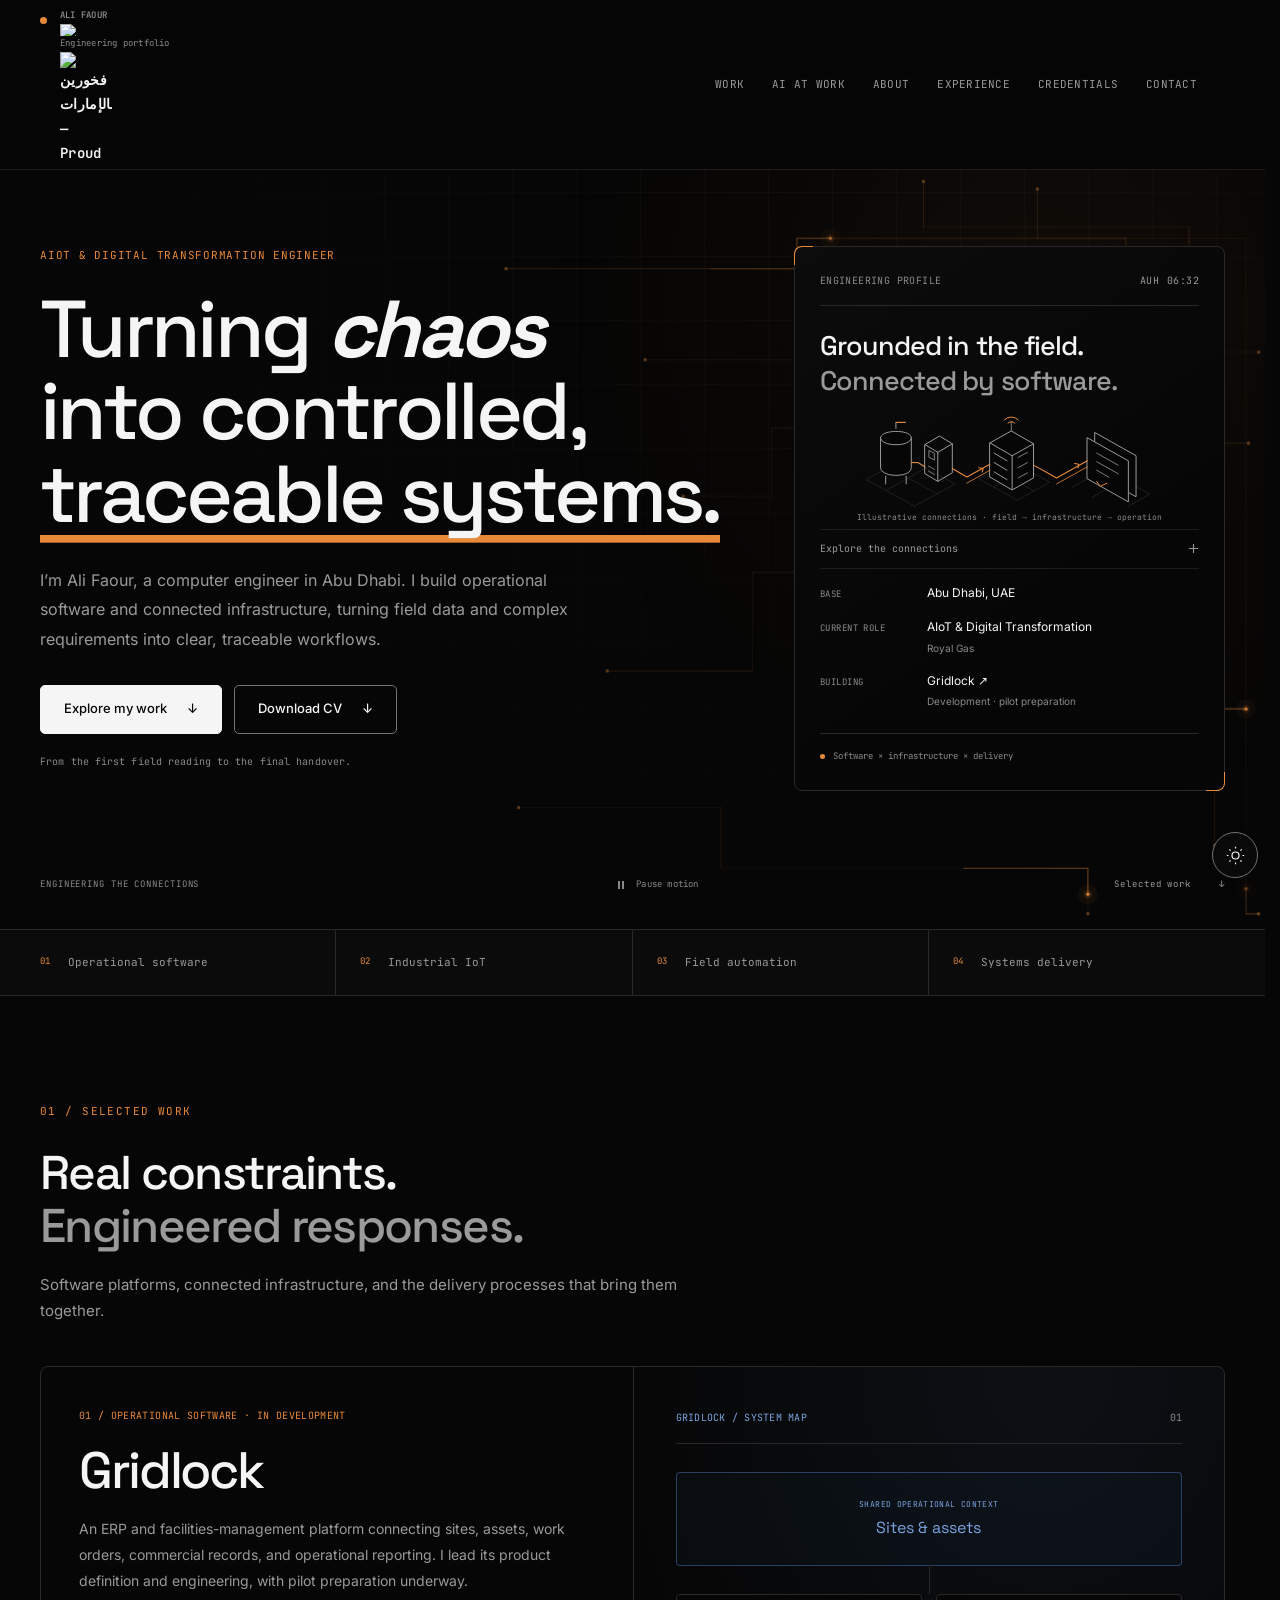
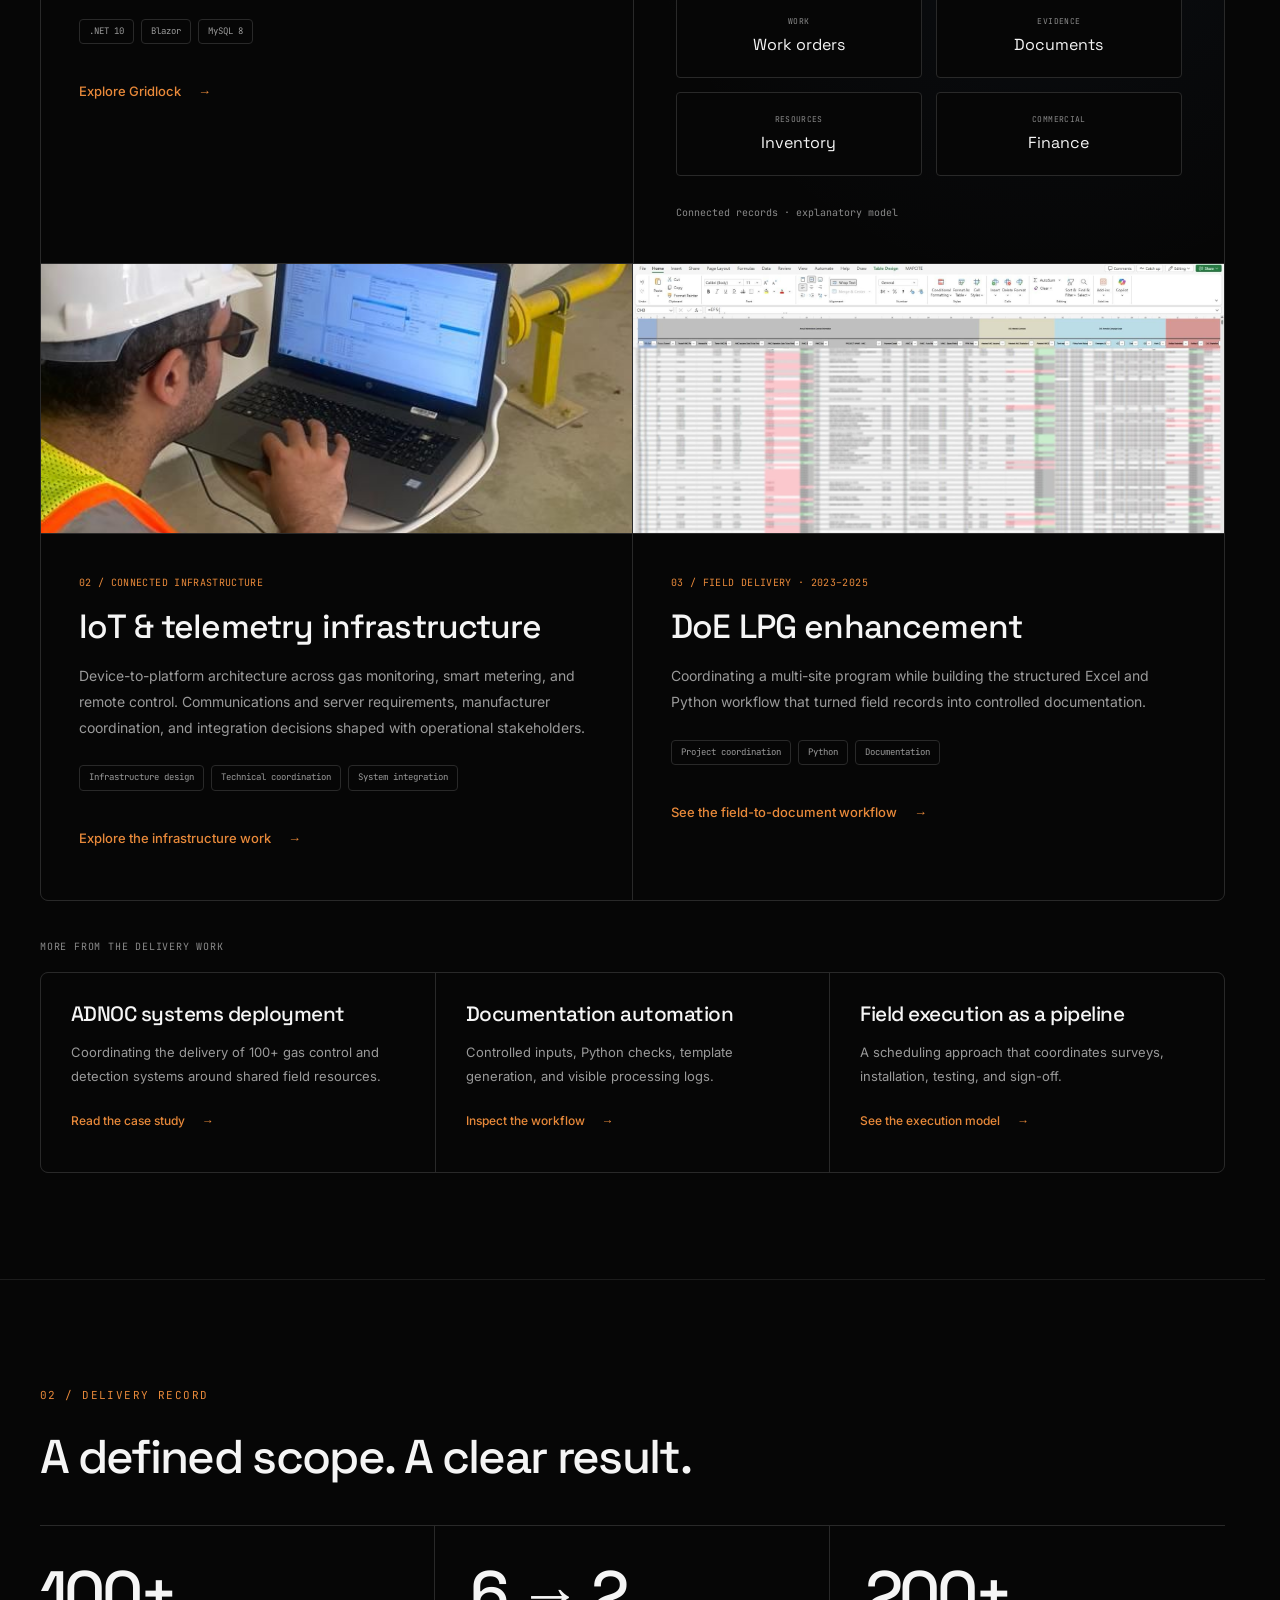
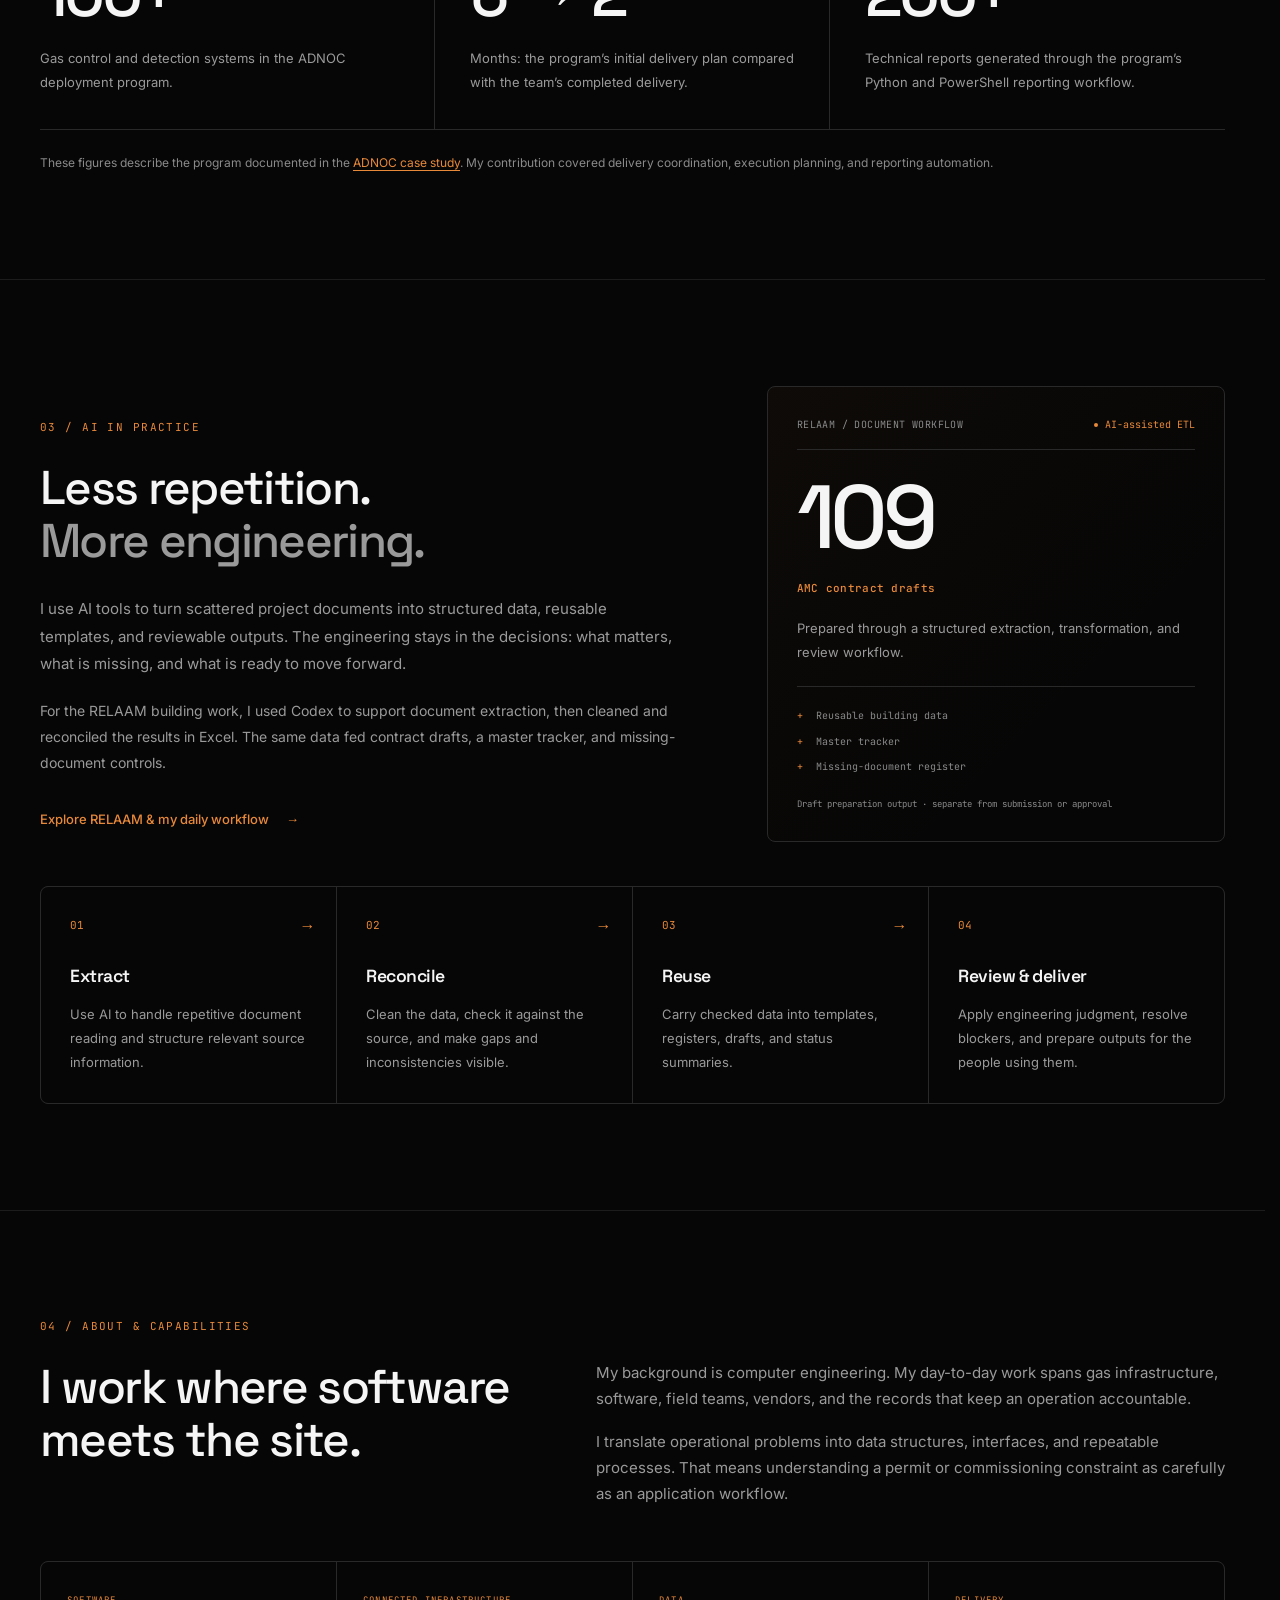
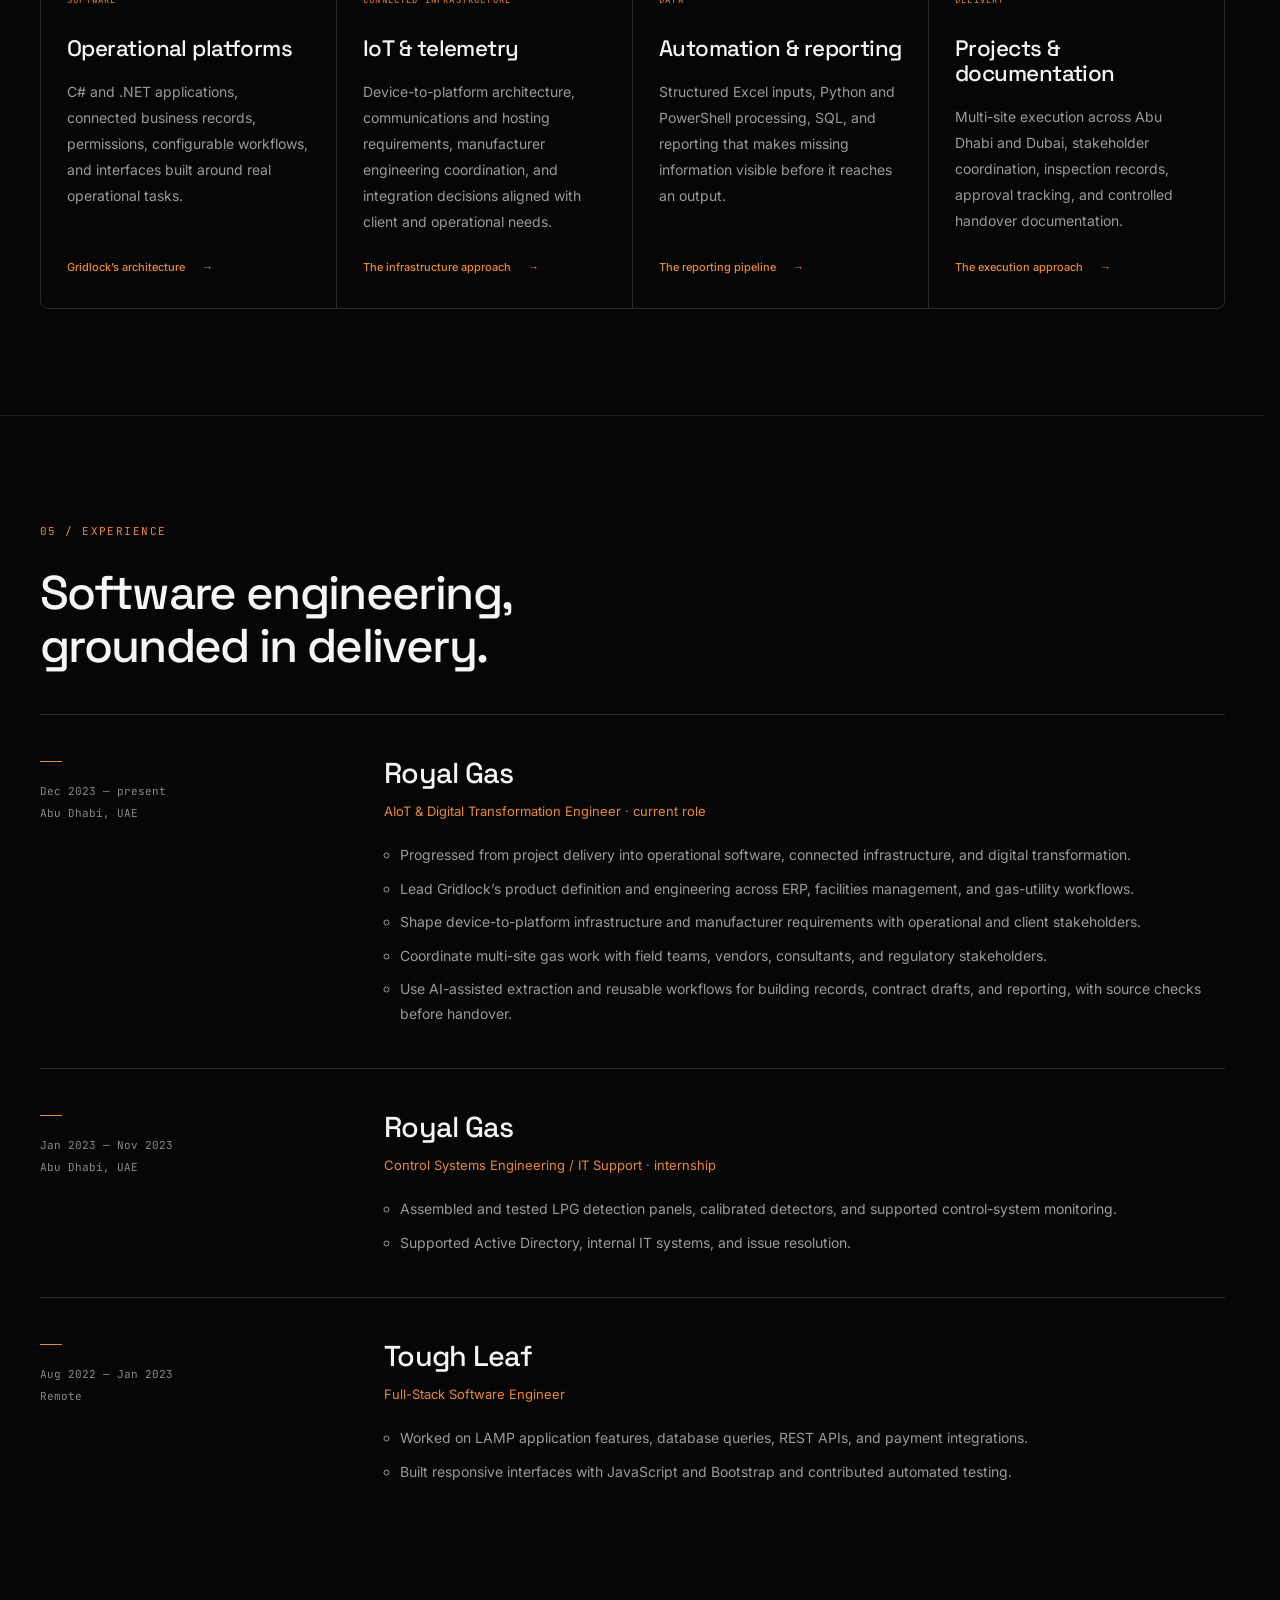
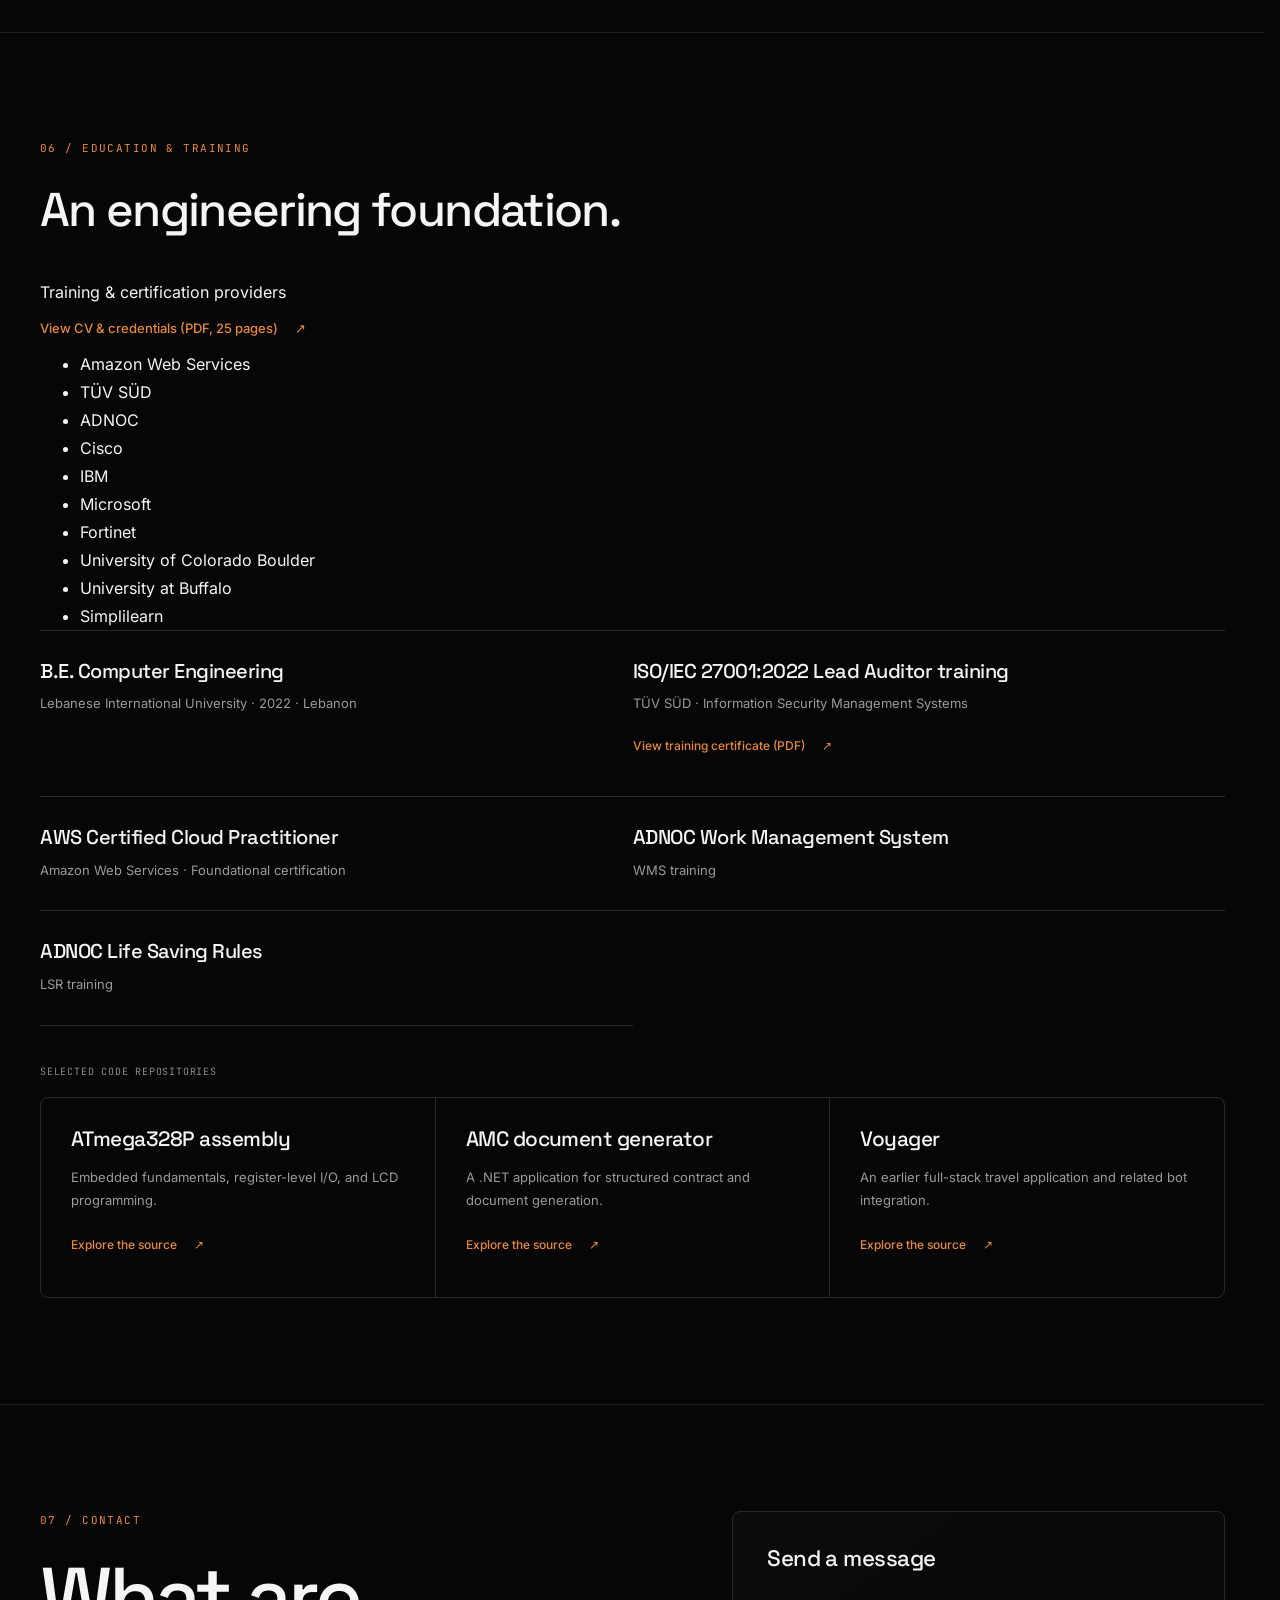
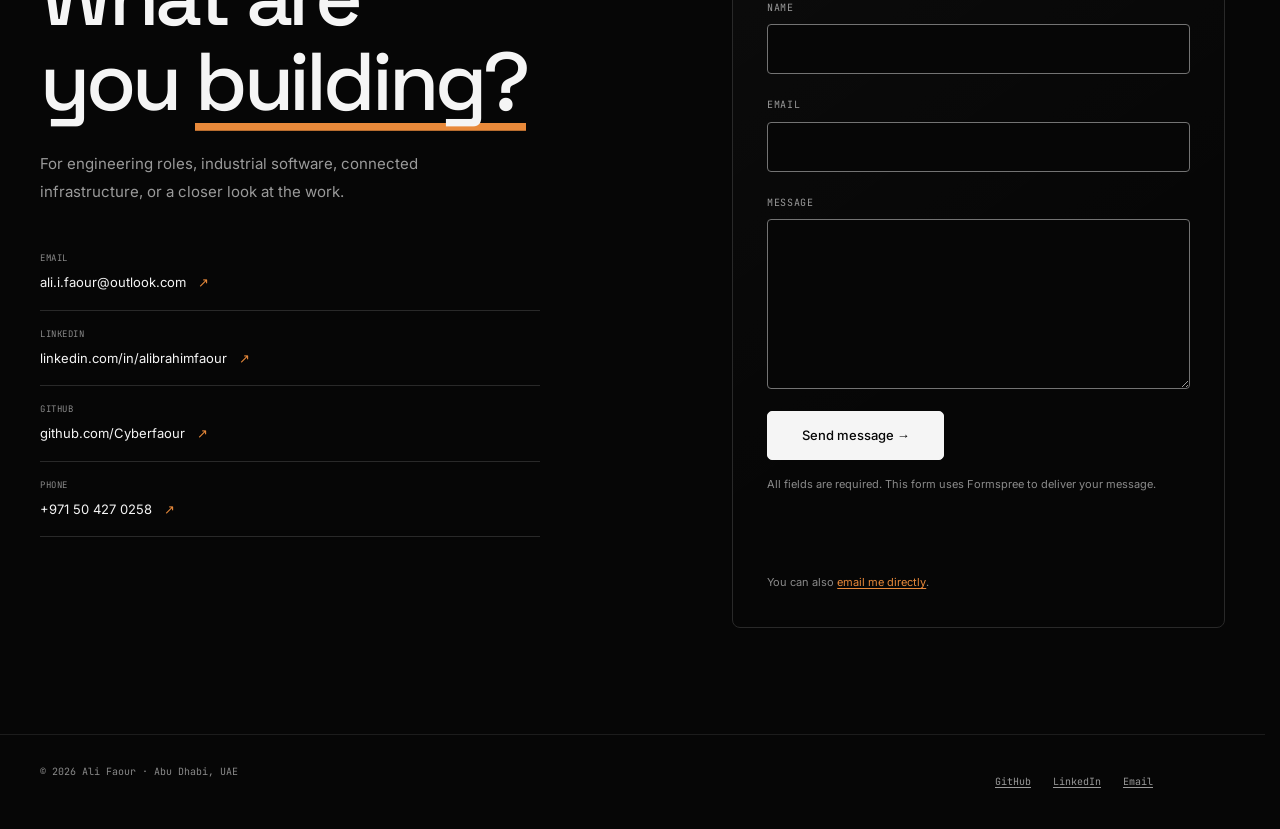
==== commit 0ca0757c: "Refresh contacts, CV, and portfolio header Set the current email and LinkedIn across portfolio pages" ====
--- a/index.html
+++ b/index.html
@@ -25,7 +25,7 @@
   <a class="skip-link" href="#main">Skip to content</a>
   <header class="site-header">
     <div class="container header-inner">
-      <a class="brand" href="index.html">ALI FAOUR<span>Engineering portfolio</span></a>
+      <a class="brand" href="index.html"><span class="brand-copy"><strong class="brand-name">ALI FAOUR <img class="brand-flag" src="assets/images/uae-flag.svg" alt="United Arab Emirates" width="24" height="12"></strong><small>Engineering portfolio</small></span><img class="brand-emblem" src="assets/images/proud-of-uae.svg" alt="فخورين بالإمارات — Proud of the Emirates" width="52" height="52"></a>
       <nav class="site-nav" id="primary-navigation" aria-label="Main navigation">
         <a href="#projects">Work</a>
         <a href="#ai-workflow">AI at work</a>
@@ -266,6 +266,24 @@
     <section class="section" id="credentials" aria-labelledby="credentials-heading">
       <div class="container">
         <div class="section-heading"><p class="section-label">06 / Education &amp; training</p><h2 id="credentials-heading">An engineering foundation.</h2></div>
+        <div class="credential-providers" aria-labelledby="providers-heading">
+          <div class="provider-heading">
+            <p id="providers-heading">Training &amp; certification providers</p>
+            <a class="text-link" href="Ali_Faour_Resume.pdf">View CV &amp; credentials (PDF, 25 pages) <span aria-hidden="true">↗</span></a>
+          </div>
+          <ul class="provider-list" role="list">
+            <li>Amazon Web Services</li>
+            <li>TÜV SÜD</li>
+            <li>ADNOC</li>
+            <li>Cisco</li>
+            <li>IBM</li>
+            <li>Microsoft</li>
+            <li>Fortinet</li>
+            <li>University of Colorado Boulder</li>
+            <li>University at Buffalo</li>
+            <li>Simplilearn</li>
+          </ul>
+        </div>
         <ul class="credential-list">
           <li><h3>B.E. Computer Engineering</h3><p>Lebanese International University · 2022 · Lebanon</p></li>
           <li><h3>ISO/IEC 27001:2022 Lead Auditor training</h3><p>TÜV SÜD · Information Security Management Systems</p><a class="text-link" href="uploads/ALI%20FAOUR%20-%20LAC%20-%20ISMS%2027001.2022%20-%20IRCA.pdf">View training certificate (PDF) <span aria-hidden="true">↗</span></a></li>
@@ -292,7 +310,7 @@
           <p class="lede">For engineering roles, industrial software, connected infrastructure, or a closer look at the work.</p>
           <ul class="contact-links">
             <li><a href="mailto:ali.i.faour@outlook.com"><small>Email</small>ali.i.faour@outlook.com <span aria-hidden="true">↗</span></a></li>
-            <li><a href="https://www.linkedin.com/in/alifaour2022/"><small>LinkedIn</small>linkedin.com/in/alifaour2022 <span aria-hidden="true">↗</span></a></li>
+            <li><a href="https://www.linkedin.com/in/alibrahimfaour/"><small>LinkedIn</small>linkedin.com/in/alibrahimfaour <span aria-hidden="true">↗</span></a></li>
             <li><a href="https://github.com/Cyberfaour"><small>GitHub</small>github.com/Cyberfaour <span aria-hidden="true">↗</span></a></li>
             <li><a href="tel:+971504270258"><small>Phone</small>+971 50 427 0258 <span aria-hidden="true">↗</span></a></li>
           </ul>
@@ -313,7 +331,7 @@
   <footer class="site-footer">
     <div class="container footer-inner">
       <p>© 2026 Ali Faour · Abu Dhabi, UAE</p>
-      <div><a href="https://github.com/Cyberfaour">GitHub</a><a href="https://www.linkedin.com/in/alifaour2022/">LinkedIn</a><a href="mailto:ali.i.faour@outlook.com">Email</a></div>
+      <div><a href="https://github.com/Cyberfaour">GitHub</a><a href="https://www.linkedin.com/in/alibrahimfaour/">LinkedIn</a><a href="mailto:ali.i.faour@outlook.com">Email</a></div>
     </div>
   </footer>
 </body>
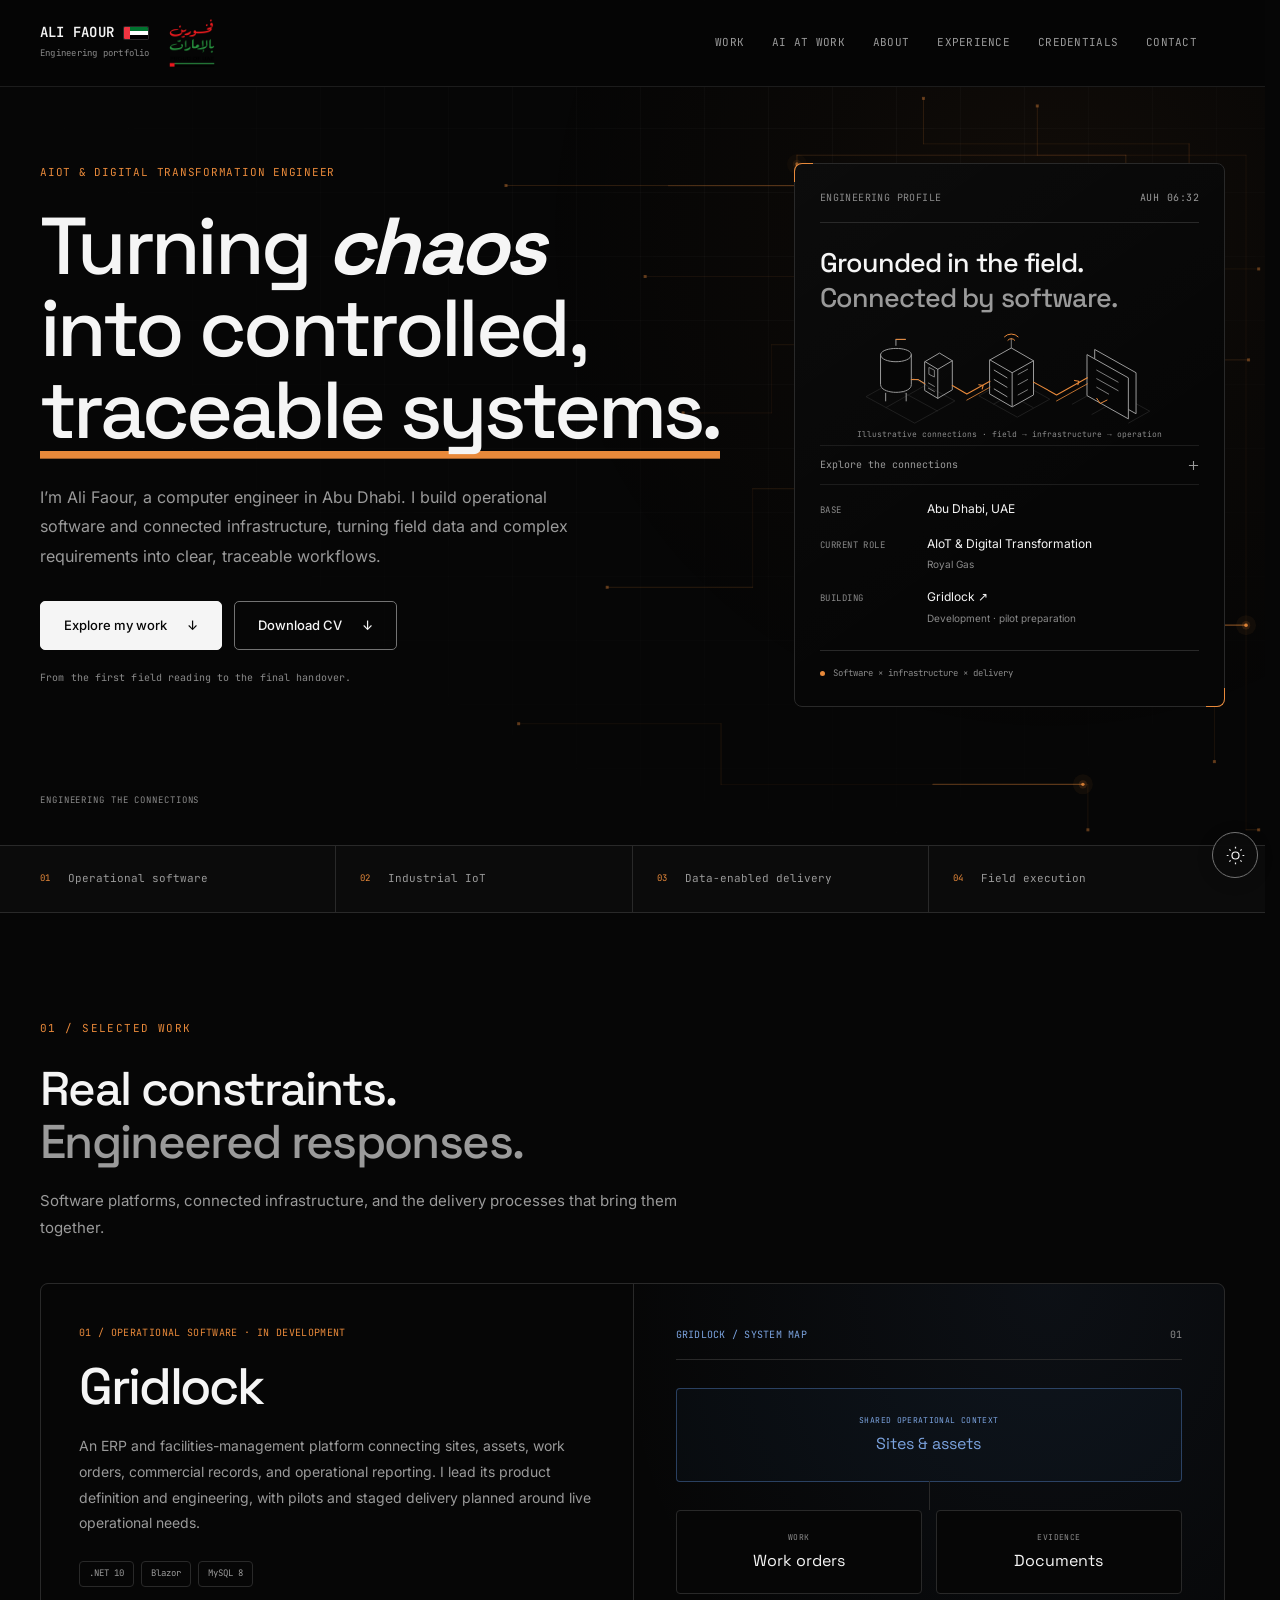
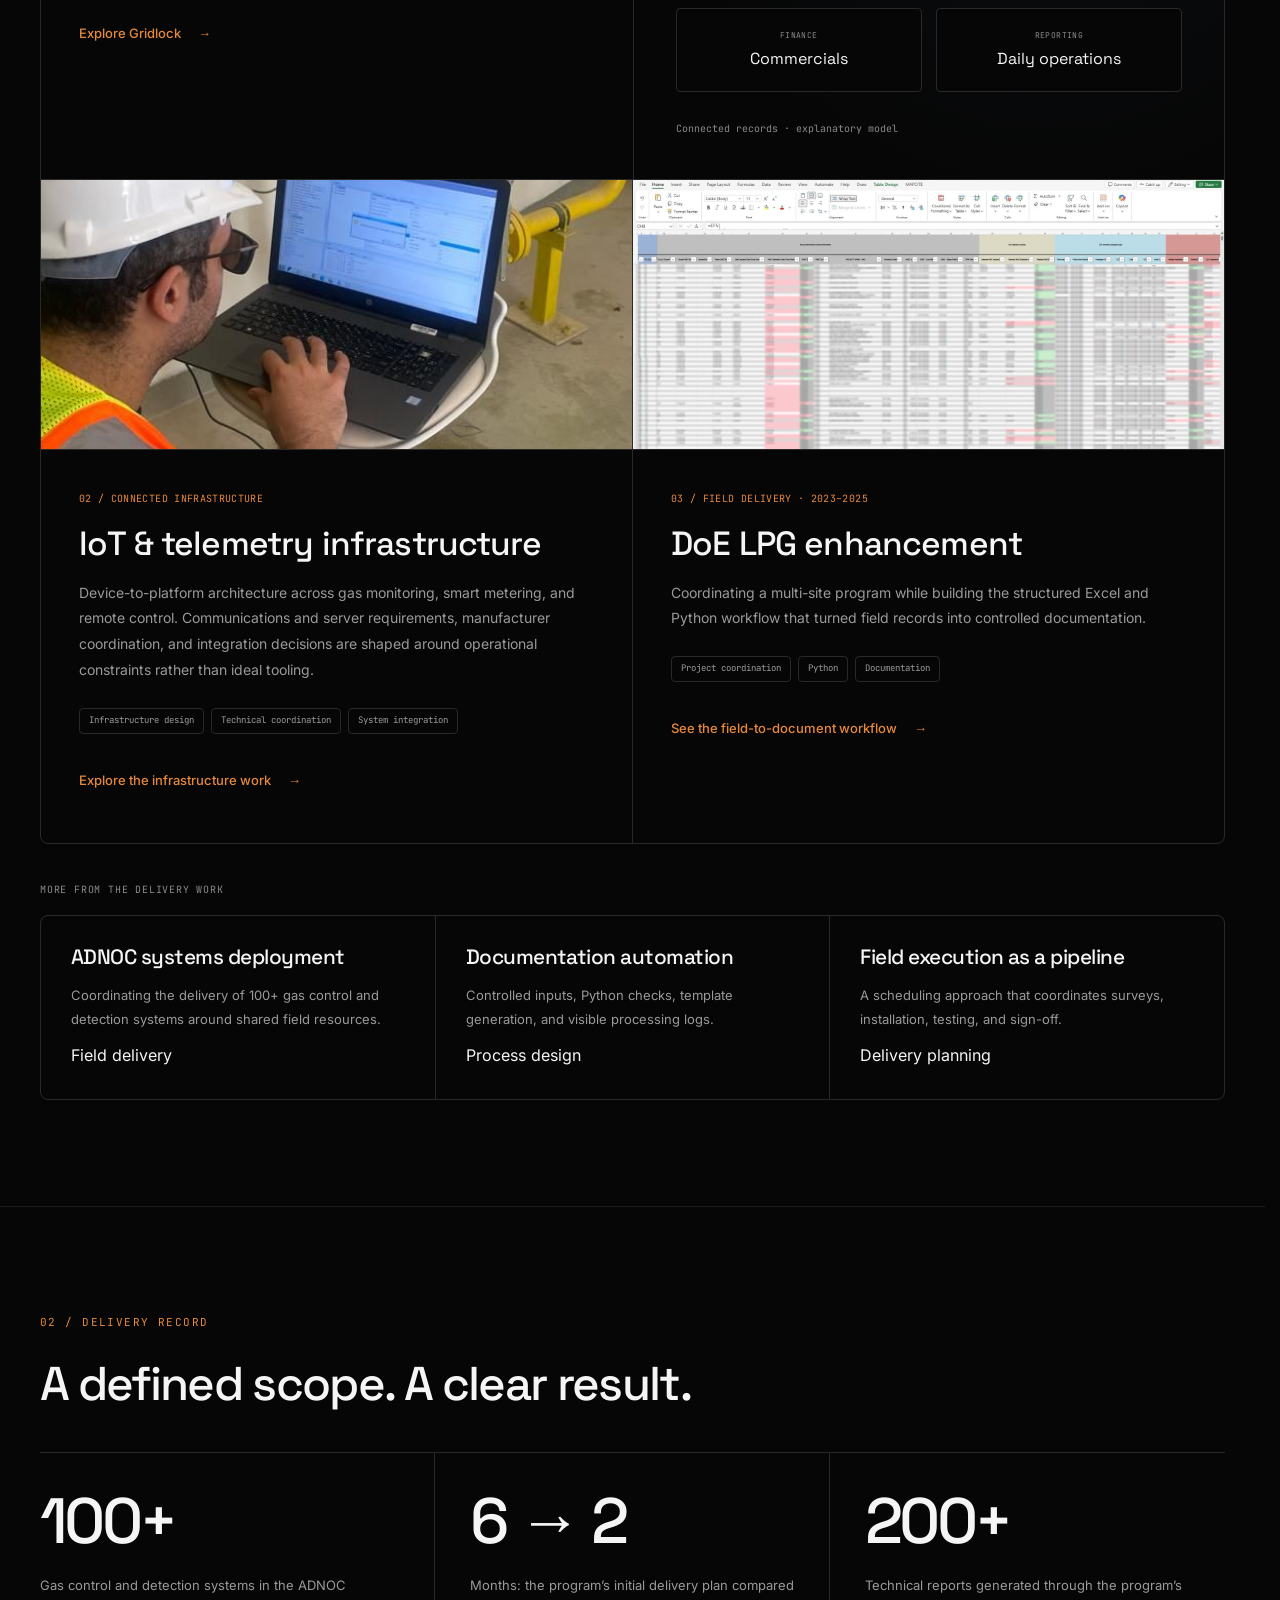
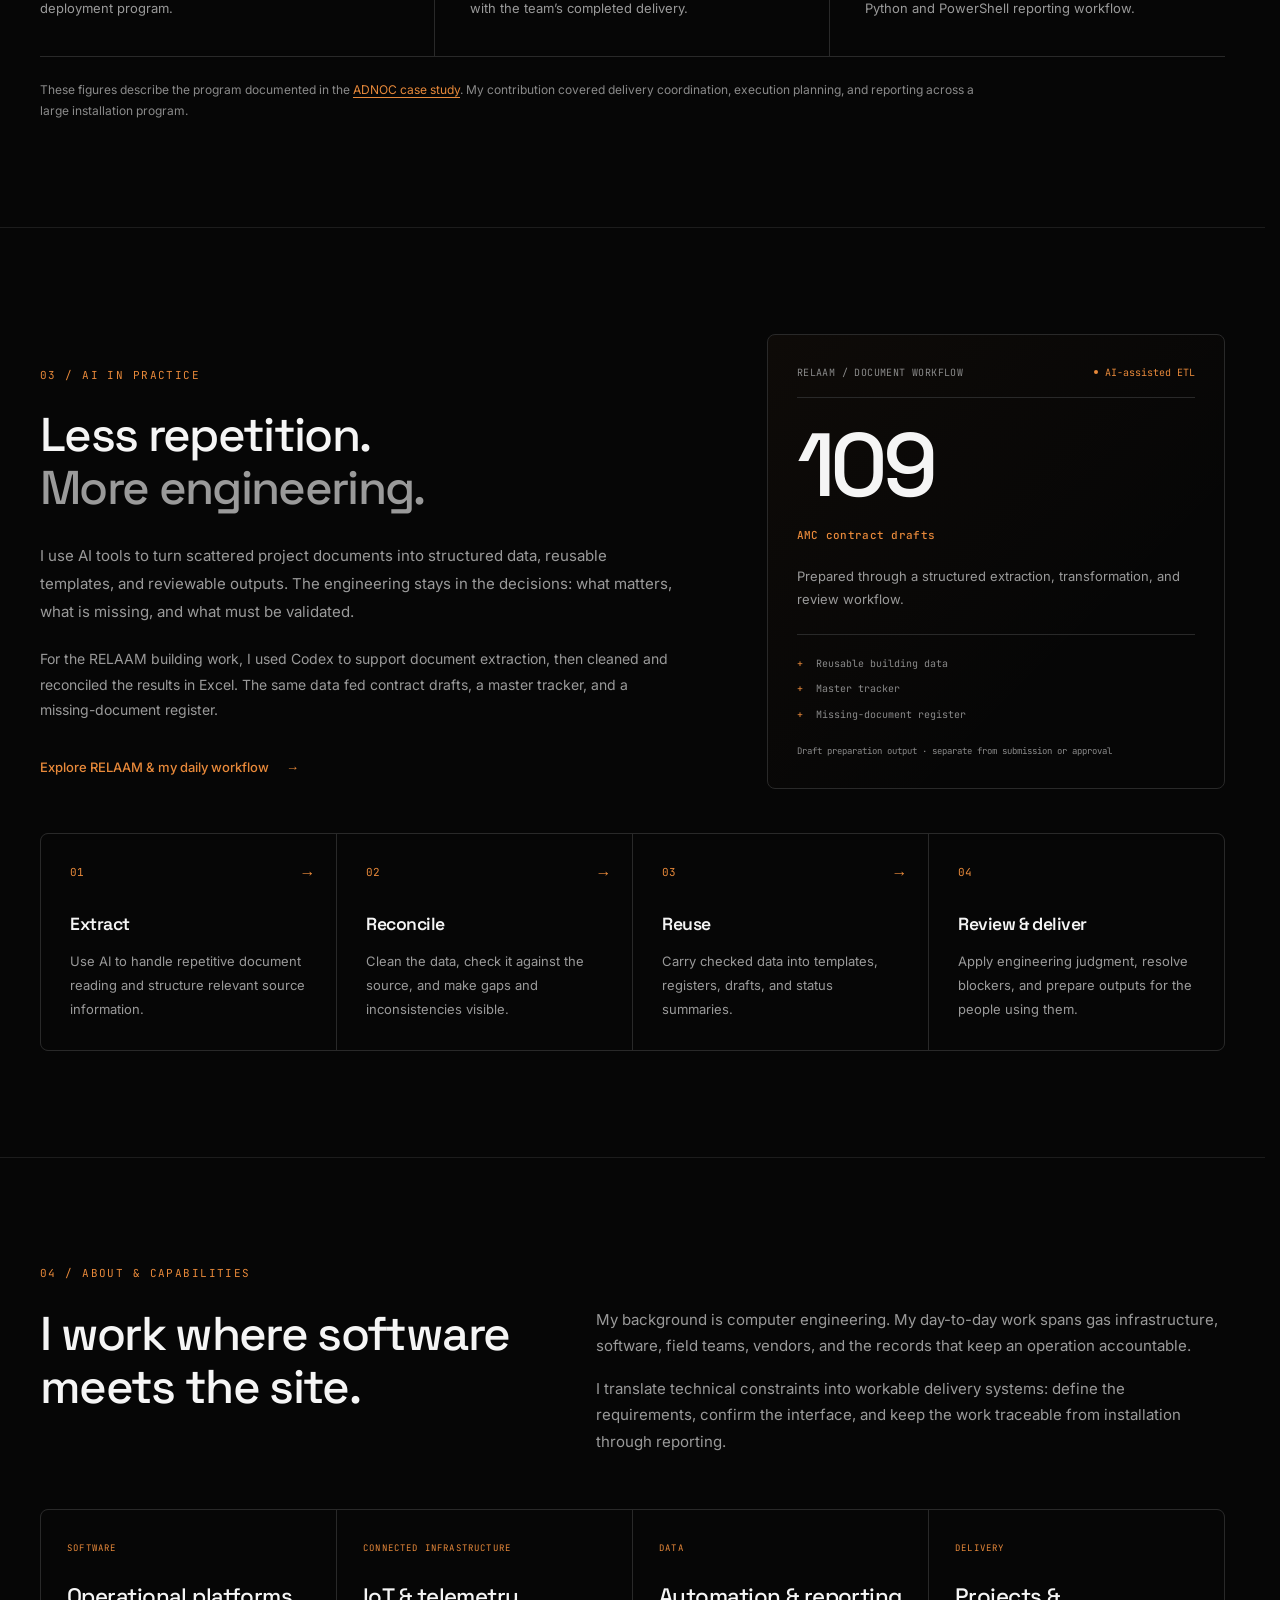
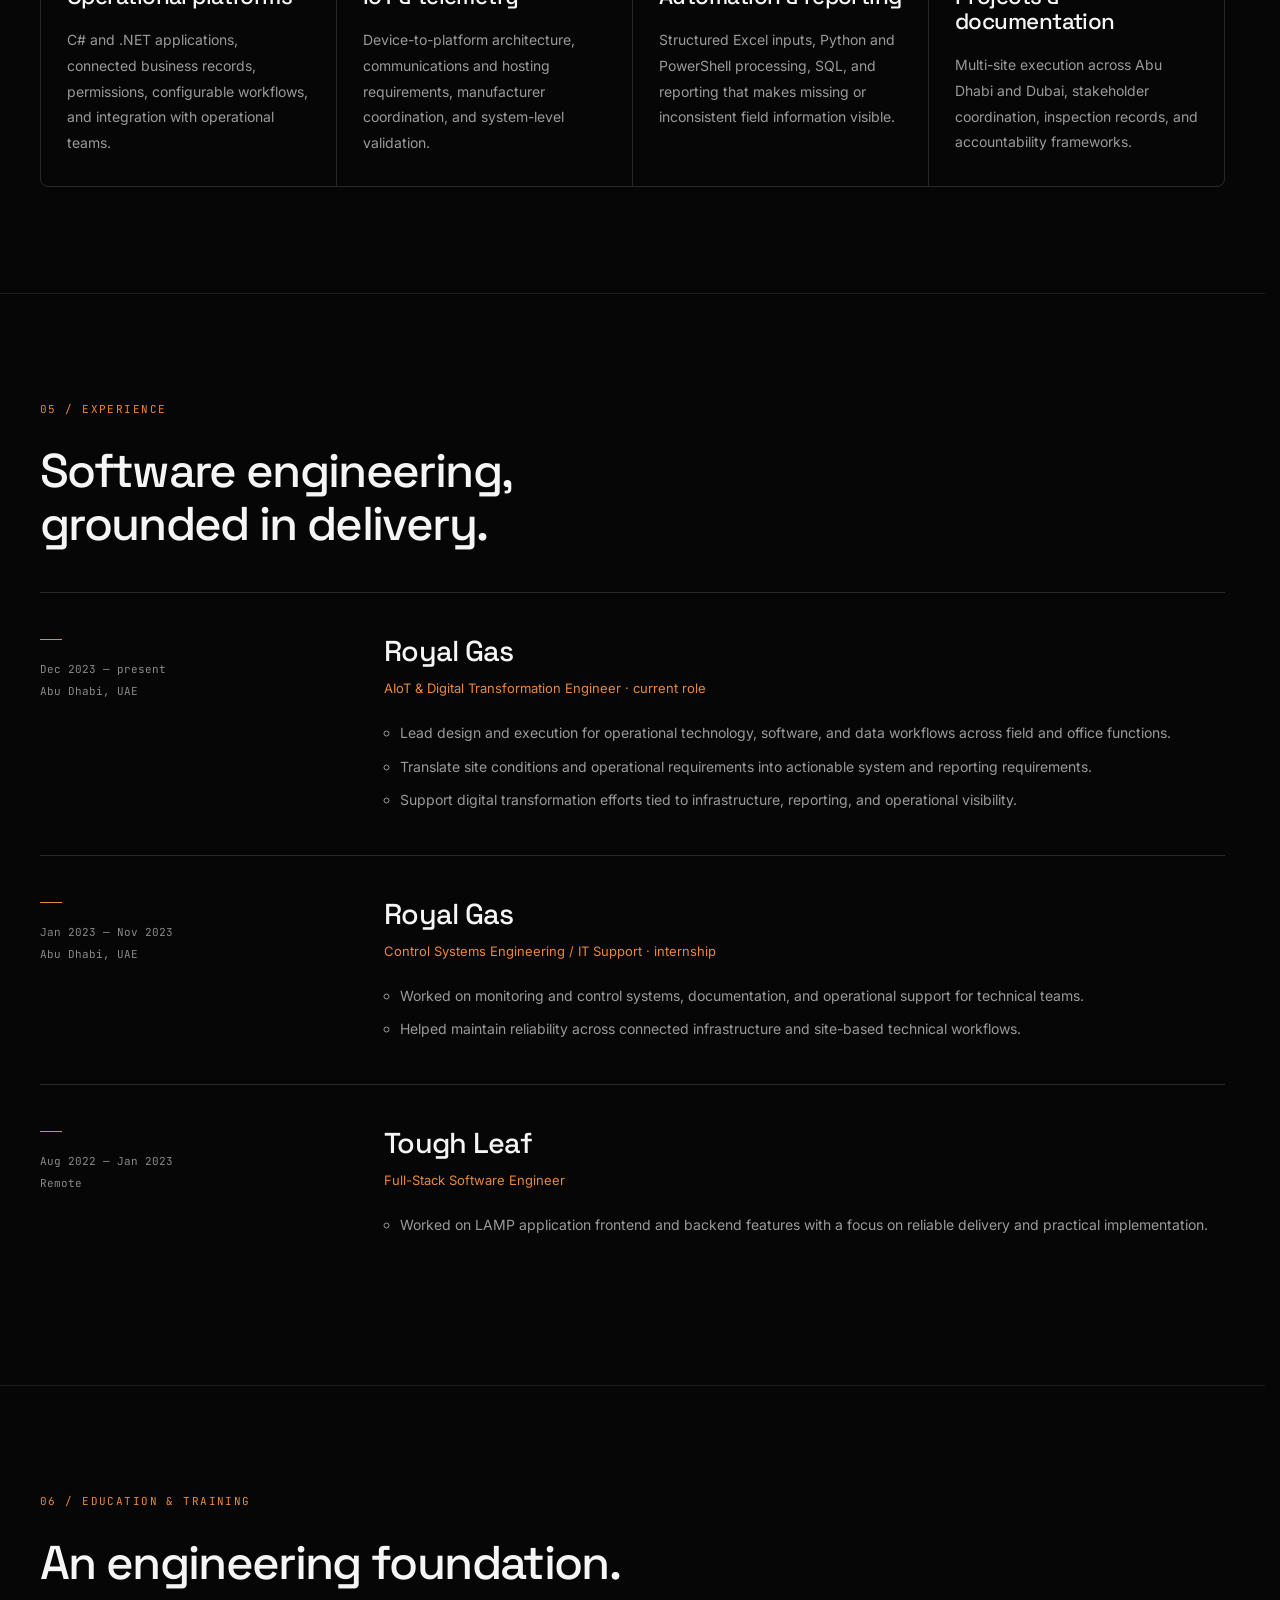
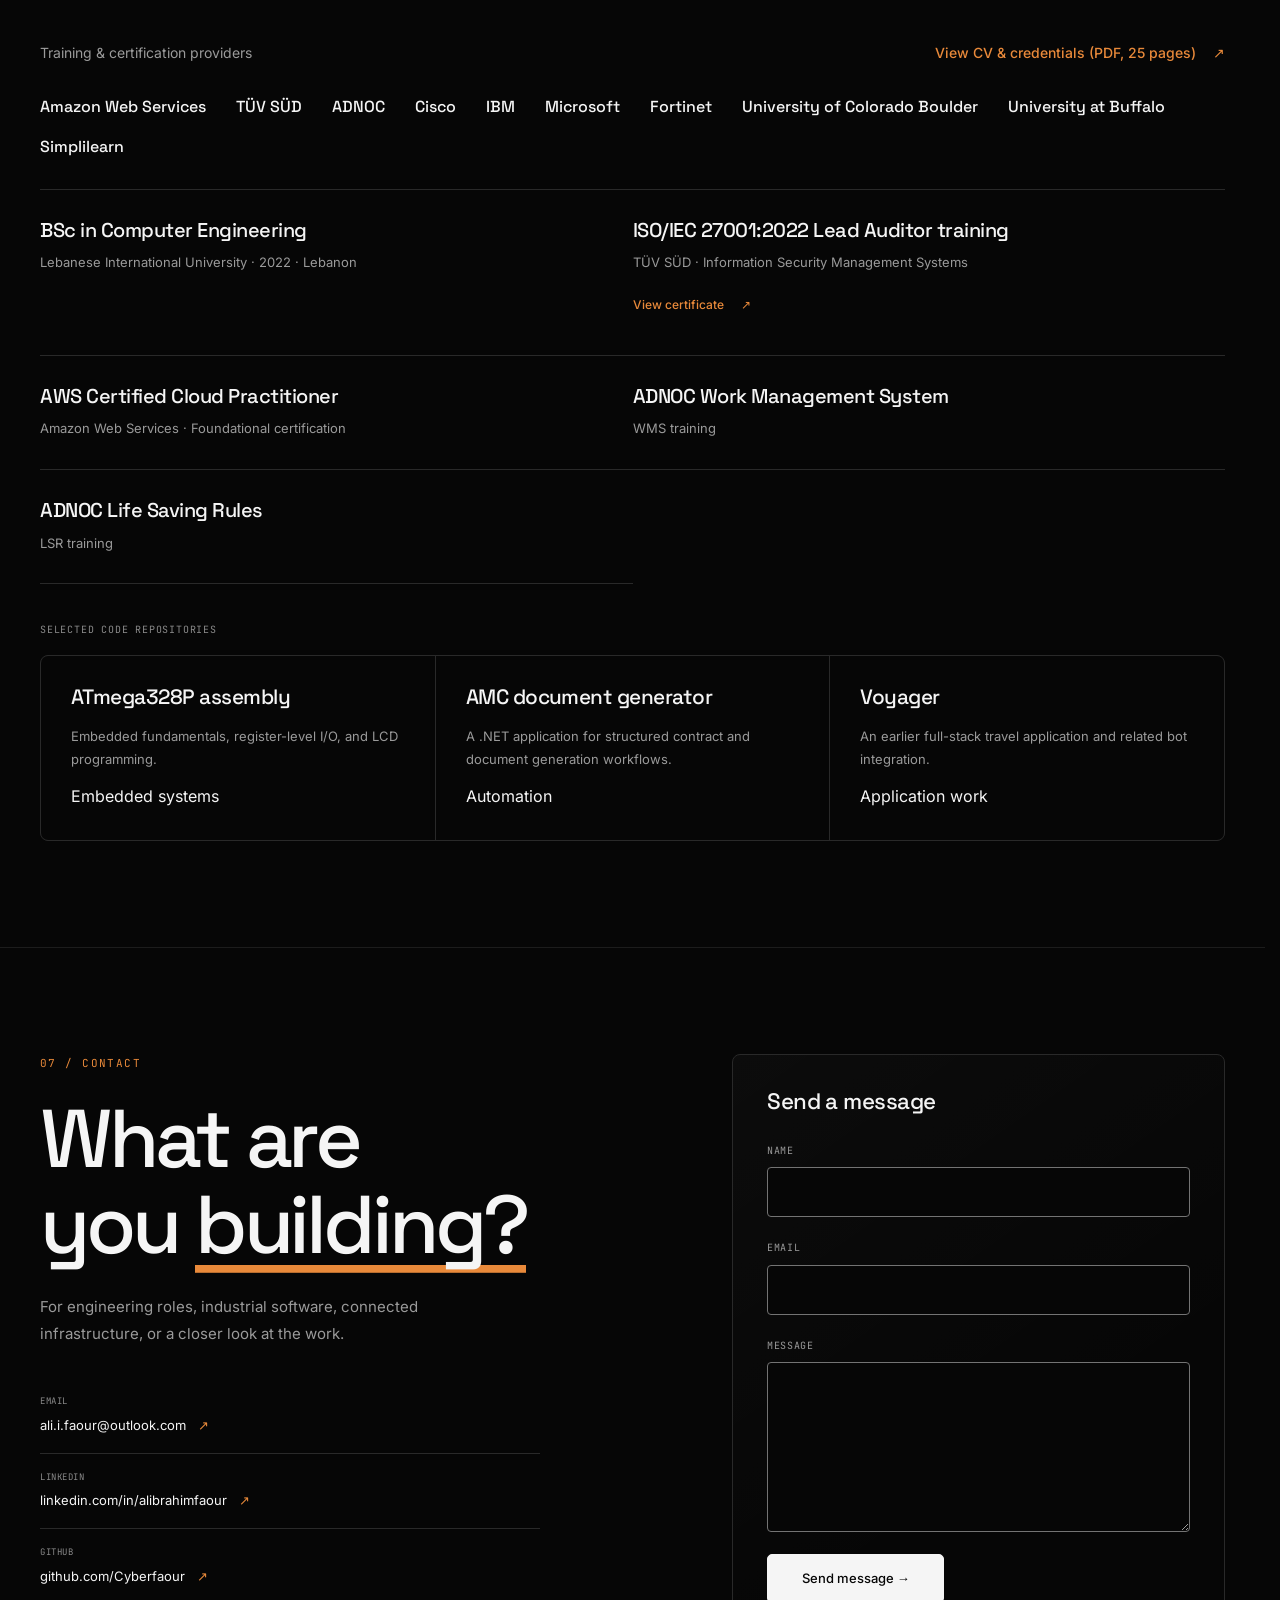
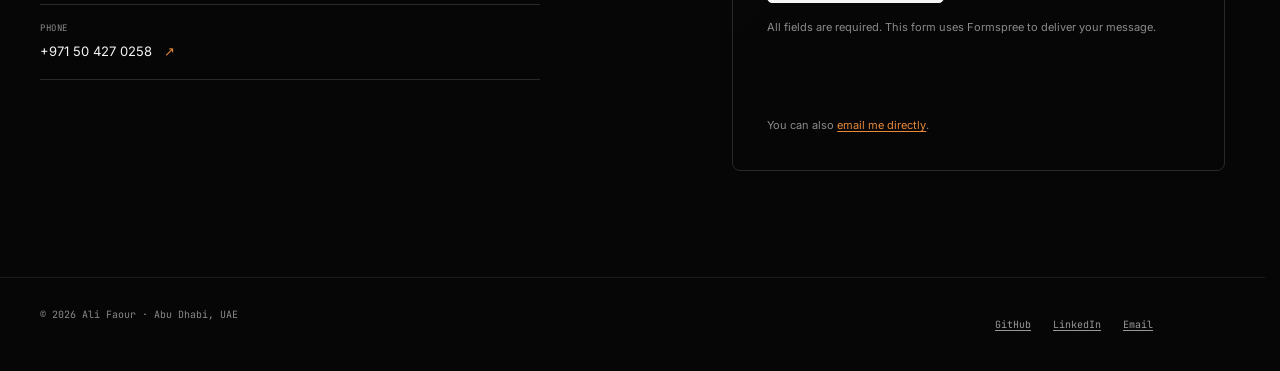
==== commit 574fe61d: "Update the education title to BSc in Computer Engineering" ====
--- a/index.html
+++ b/index.html
@@ -9,7 +9,7 @@
   <link rel="canonical" href="https://cyberfaour.github.io/Portfolio/">
   <meta property="og:type" content="website">
   <meta property="og:title" content="Ali Faour — AIoT &amp; Digital Transformation Engineer">
-  <meta property="og:description" content="Industrial software, gas telemetry, and field automation by Ali Faour, a computer engineer based in Abu Dhabi. Explore Gridlock and engineering case studies.">
+  <meta property="og:description" content="Industrial software, gas telemetry, and field automation by Ali Faour, a computer engineer based in Abu Dhabi. Explore Gridlock and engineering case studies.[...]
   <meta property="og:url" content="https://cyberfaour.github.io/Portfolio/">
   <meta name="twitter:card" content="summary">
   <link rel="icon" href="assets/favicon.svg" type="image/svg+xml">
@@ -25,7 +25,7 @@
   <a class="skip-link" href="#main">Skip to content</a>
   <header class="site-header">
     <div class="container header-inner">
-      <a class="brand" href="index.html"><span class="brand-copy"><strong class="brand-name">ALI FAOUR <img class="brand-flag" src="assets/images/uae-flag.svg" alt="United Arab Emirates" width="24" height="12"></strong><small>Engineering portfolio</small></span><img class="brand-emblem" src="assets/images/proud-of-uae.svg" alt="فخورين بالإمارات — Proud of the Emirates" width="52" height="52"></a>
+      <a class="brand" href="index.html"><span class="brand-copy"><strong class="brand-name">ALI FAOUR <img class="brand-flag" src="assets/images/uae-flag.svg" alt="United Arab Emirates" width="24" height="12"></strong><small>Engineering portfolio</small></span><img class="brand-emblem" src="assets/images/proud-of-uae.svg" alt="Proud of the Emirates" width="52" height="52"></a>
       <nav class="site-nav" id="primary-navigation" aria-label="Main navigation">
         <a href="#projects">Work</a>
         <a href="#ai-workflow">AI at work</a>
@@ -123,7 +123,7 @@
                   </section>
                   <section class="blueprint-panel" id="blueprint-ownership" data-blueprint-panel="ownership" aria-labelledby="blueprint-ownership-heading">
                     <h2 id="blueprint-ownership-heading">Connect the responsibilities.</h2>
-                    <p>I bring manufacturers, IT, field teams, and operational stakeholders into the same technical brief. Together we resolve who supplies, validates, maintains, and supports each layer, and which decision needs attention next.</p>
+                    <p>I bring manufacturers, IT, field teams, and operational stakeholders into the same technical brief. Together we resolve who supplies, validates, maintains, and supports each layer, and which decisions need attention next.</p>
                     <a href="Telemetry%20Case%20Study.html#context">See the coordination work <span aria-hidden="true">→</span></a>
                   </section>
                 </div>
@@ -138,10 +138,10 @@
           <div class="console-footer"><span class="status-dot" aria-hidden="true"></span><span>Software × infrastructure × delivery</span></div>
         </aside>
       </div>
-      <div class="container hero-foot"><span>ENGINEERING THE CONNECTIONS</span><button class="motion-toggle" type="button" data-motion-toggle hidden aria-label="Pause hero animation" aria-pressed="true"><svg class="motion-pause" viewBox="0 0 12 12" fill="currentColor" aria-hidden="true"><path d="M3 2h2v8H3zm4 0h2v8H7z"/></svg><svg class="motion-play" viewBox="0 0 12 12" fill="currentColor" aria-hidden="true"><path d="m3 1 8 5-8 5Z"/></svg><span data-motion-label>Motion on</span></button><a href="#projects">Selected work <span aria-hidden="true">↓</span></a></div>
-    </section>
-
-    <div class="capability-rail" aria-label="Core disciplines"><div class="container"><span><small>01</small> Operational software</span><span><small>02</small> Industrial IoT</span><span><small>03</small> Field automation</span><span><small>04</small> Systems delivery</span></div></div>
+      <div class="container hero-foot"><span>ENGINEERING THE CONNECTIONS</span><button class="motion-toggle" type="button" data-motion-toggle hidden aria-label="Pause hero animation" aria-pressed="true"></button></div>
+    </section>
+
+    <div class="capability-rail" aria-label="Core disciplines"><div class="container"><span><small>01</small> Operational software</span><span><small>02</small> Industrial IoT</span><span><small>03</small> Data-enabled delivery</span><span><small>04</small> Field execution</span></div></div>
 
     <section class="section" id="projects" aria-labelledby="work-heading">
       <div class="container">
@@ -155,13 +155,13 @@
             <div class="project-body">
               <span class="project-kicker">01 / Operational software · In development</span>
               <h3>Gridlock</h3>
-              <p>An ERP and facilities-management platform connecting sites, assets, work orders, commercial records, and operational reporting. I lead its product definition and engineering, with pilot preparation underway.</p>
+              <p>An ERP and facilities-management platform connecting sites, assets, work orders, commercial records, and operational reporting. I lead its product definition and engineering, with pilots and staged delivery planned around live operational needs.</p>
               <ul class="tag-list" aria-label="Gridlock technologies"><li class="tag">.NET 10</li><li class="tag">Blazor</li><li class="tag">MySQL 8</li></ul>
               <a class="text-link" href="Gridlock%20Case%20Study.html">Explore Gridlock <span aria-hidden="true">→</span></a>
             </div>
             <div class="project-media project-media-diagram" aria-label="Illustrative map of connected Gridlock records">
               <div class="diagram-header"><span>GRIDLOCK / SYSTEM MAP</span><span>01</span></div>
-              <div class="record-map"><span><small>SHARED OPERATIONAL CONTEXT</small>Sites &amp; assets</span><span><small>WORK</small>Work orders</span><span><small>EVIDENCE</small>Documents</span><span><small>RESOURCES</small>Inventory</span><span><small>COMMERCIAL</small>Finance</span></div>
+              <div class="record-map"><span><small>SHARED OPERATIONAL CONTEXT</small>Sites &amp; assets</span><span><small>WORK</small>Work orders</span><span><small>EVIDENCE</small>Documents</span><span><small>FINANCE</small>Commercials</span><span><small>REPORTING</small>Daily operations</span></div>
               <span class="diagram-caption">Connected records · explanatory model</span>
             </div>
           </article>
@@ -170,7 +170,7 @@
             <div class="project-body">
               <span class="project-kicker">02 / Connected infrastructure</span>
               <h3>IoT &amp; telemetry infrastructure</h3>
-              <p>Device-to-platform architecture across gas monitoring, smart metering, and remote control. Communications and server requirements, manufacturer coordination, and integration decisions shaped with operational stakeholders.</p>
+              <p>Device-to-platform architecture across gas monitoring, smart metering, and remote control. Communications and server requirements, manufacturer coordination, and integration decisions are shaped around operational constraints rather than ideal tooling.</p>
               <ul class="tag-list" aria-label="Telemetry disciplines"><li class="tag">Infrastructure design</li><li class="tag">Technical coordination</li><li class="tag">System integration</li></ul>
               <a class="text-link" href="Telemetry%20Case%20Study.html">Explore the infrastructure work <span aria-hidden="true">→</span></a>
             </div>
@@ -189,9 +189,9 @@
         <div class="more-work">
           <h3>More from the delivery work</h3>
           <div class="grid-3">
-            <a class="link-card" href="ADNOC%20Case%20Study.html"><h3>ADNOC systems deployment</h3><p>Coordinating the delivery of 100+ gas control and detection systems around shared field resources.</p><span class="text-link">Read the case study <span aria-hidden="true">→</span></span></a>
-            <a class="link-card" href="DoE%20LPG%20Case%20Study.html#pipeline"><h3>Documentation automation</h3><p>Controlled inputs, Python checks, template generation, and visible processing logs.</p><span class="text-link">Inspect the workflow <span aria-hidden="true">→</span></span></a>
-            <a class="link-card" href="ADNOC%20Case%20Study.html#pipeline"><h3>Field execution as a pipeline</h3><p>A scheduling approach that coordinates surveys, installation, testing, and sign-off.</p><span class="text-link">See the execution model <span aria-hidden="true">→</span></span></a>
+            <a class="link-card" href="ADNOC%20Case%20Study.html"><h3>ADNOC systems deployment</h3><p>Coordinating the delivery of 100+ gas control and detection systems around shared field resources.</p><span class="link-card-meta">Field delivery</span></a>
+            <a class="link-card" href="DoE%20LPG%20Case%20Study.html#pipeline"><h3>Documentation automation</h3><p>Controlled inputs, Python checks, template generation, and visible processing logs.</p><span class="link-card-meta">Process design</span></a>
+            <a class="link-card" href="ADNOC%20Case%20Study.html#pipeline"><h3>Field execution as a pipeline</h3><p>A scheduling approach that coordinates surveys, installation, testing, and sign-off.</p><span class="link-card-meta">Delivery planning</span></a>
           </div>
         </div>
       </div>
@@ -205,7 +205,7 @@
           <div><span class="metric-value">6 → 2</span><span class="metric-label">Months: the program’s initial delivery plan compared with the team’s completed delivery.</span></div>
           <div><span class="metric-value">200+</span><span class="metric-label">Technical reports generated through the program’s Python and PowerShell reporting workflow.</span></div>
         </div>
-        <p class="results-note">These figures describe the program documented in the <a href="ADNOC%20Case%20Study.html#results">ADNOC case study</a>. My contribution covered delivery coordination, execution planning, and reporting automation.</p>
+        <p class="results-note">These figures describe the program documented in the <a href="ADNOC%20Case%20Study.html#results">ADNOC case study</a>. My contribution covered delivery coordination, execution planning, and reporting across a large installation program.</p>
       </div>
     </section>
 
@@ -215,8 +215,8 @@
           <div>
             <p class="section-label">03 / AI in practice</p>
             <h2 id="ai-heading">Less repetition.<br><span class="muted">More engineering.</span></h2>
-            <p class="lede">I use AI tools to turn scattered project documents into structured data, reusable templates, and reviewable outputs. The engineering stays in the decisions: what matters, what is missing, and what is ready to move forward.</p>
-            <p class="ai-context">For the RELAAM building work, I used Codex to support document extraction, then cleaned and reconciled the results in Excel. The same data fed contract drafts, a master tracker, and missing-document controls.</p>
+            <p class="lede">I use AI tools to turn scattered project documents into structured data, reusable templates, and reviewable outputs. The engineering stays in the decisions: what matters, what is missing, and what must be validated.</p>
+            <p class="ai-context">For the RELAAM building work, I used Codex to support document extraction, then cleaned and reconciled the results in Excel. The same data fed contract drafts, a master tracker, and a missing-document register.</p>
             <a class="text-link" href="AI%20Workflow%20Case%20Study.html">Explore RELAAM &amp; my daily workflow <span aria-hidden="true">→</span></a>
           </div>
           <aside class="ai-output" aria-label="RELAAM document preparation output">
@@ -241,13 +241,13 @@
         <p class="section-label">04 / About &amp; capabilities</p>
         <div class="about-intro">
           <h2 id="about-heading">I work where software meets the site.</h2>
-          <div><p>My background is computer engineering. My day-to-day work spans gas infrastructure, software, field teams, vendors, and the records that keep an operation accountable.</p><p>I translate operational problems into data structures, interfaces, and repeatable processes. That means understanding a permit or commissioning constraint as carefully as an application workflow.</p></div>
+          <div><p>My background is computer engineering. My day-to-day work spans gas infrastructure, software, field teams, vendors, and the records that keep an operation accountable.</p><p>I translate technical constraints into workable delivery systems: define the requirements, confirm the interface, and keep the work traceable from installation through reporting.</p></div>
         </div>
         <div id="expertise" class="capability-grid">
-          <article class="panel"><p class="section-label">Software</p><h3>Operational platforms</h3><p>C# and .NET applications, connected business records, permissions, configurable workflows, and interfaces built around real operational tasks.</p><a class="text-link" href="Gridlock%20Case%20Study.html#architecture">Gridlock’s architecture <span aria-hidden="true">→</span></a></article>
-          <article class="panel"><p class="section-label">Connected infrastructure</p><h3>IoT &amp; telemetry</h3><p>Device-to-platform architecture, communications and hosting requirements, manufacturer engineering coordination, and integration decisions aligned with client and operational needs.</p><a class="text-link" href="Telemetry%20Case%20Study.html#integration">The infrastructure approach <span aria-hidden="true">→</span></a></article>
-          <article class="panel"><p class="section-label">Data</p><h3>Automation &amp; reporting</h3><p>Structured Excel inputs, Python and PowerShell processing, SQL, and reporting that makes missing information visible before it reaches an output.</p><a class="text-link" href="DoE%20LPG%20Case%20Study.html#pipeline">The reporting pipeline <span aria-hidden="true">→</span></a></article>
-          <article class="panel"><p class="section-label">Delivery</p><h3>Projects &amp; documentation</h3><p>Multi-site execution across Abu Dhabi and Dubai, stakeholder coordination, inspection records, approval tracking, and controlled handover documentation.</p><a class="text-link" href="ADNOC%20Case%20Study.html#system">The execution approach <span aria-hidden="true">→</span></a></article>
+          <article class="panel"><p class="section-label">Software</p><h3>Operational platforms</h3><p>C# and .NET applications, connected business records, permissions, configurable workflows, and integration with operational teams.</p></article>
+          <article class="panel"><p class="section-label">Connected infrastructure</p><h3>IoT &amp; telemetry</h3><p>Device-to-platform architecture, communications and hosting requirements, manufacturer coordination, and system-level validation.</p></article>
+          <article class="panel"><p class="section-label">Data</p><h3>Automation &amp; reporting</h3><p>Structured Excel inputs, Python and PowerShell processing, SQL, and reporting that makes missing or inconsistent field information visible.</p></article>
+          <article class="panel"><p class="section-label">Delivery</p><h3>Projects &amp; documentation</h3><p>Multi-site execution across Abu Dhabi and Dubai, stakeholder coordination, inspection records, and accountability frameworks.</p></article>
         </div>
       </div>
     </section>
@@ -256,9 +256,9 @@
       <div class="container">
         <div class="section-heading"><p class="section-label">05 / Experience</p><h2 id="experience-heading">Software engineering,<br>grounded in delivery.</h2></div>
         <ol class="experience-list">
-          <li><div class="experience-date">Dec 2023 — present<br>Abu Dhabi, UAE</div><div><h3>Royal Gas</h3><p class="experience-role">AIoT &amp; Digital Transformation Engineer · current role</p><ul><li>Progressed from project delivery into operational software, connected infrastructure, and digital transformation.</li><li>Lead Gridlock’s product definition and engineering across ERP, facilities management, and gas-utility workflows.</li><li>Shape device-to-platform infrastructure and manufacturer requirements with operational and client stakeholders.</li><li>Coordinate multi-site gas work with field teams, vendors, consultants, and regulatory stakeholders.</li><li>Use AI-assisted extraction and reusable workflows for building records, contract drafts, and reporting, with source checks before handover.</li></ul></div></li>
-          <li><div class="experience-date">Jan 2023 — Nov 2023<br>Abu Dhabi, UAE</div><div><h3>Royal Gas</h3><p class="experience-role">Control Systems Engineering / IT Support · internship</p><ul><li>Assembled and tested LPG detection panels, calibrated detectors, and supported control-system monitoring.</li><li>Supported Active Directory, internal IT systems, and issue resolution.</li></ul></div></li>
-          <li><div class="experience-date">Aug 2022 — Jan 2023<br>Remote</div><div><h3>Tough Leaf</h3><p class="experience-role">Full-Stack Software Engineer</p><ul><li>Worked on LAMP application features, database queries, REST APIs, and payment integrations.</li><li>Built responsive interfaces with JavaScript and Bootstrap and contributed automated testing.</li></ul></div></li>
+          <li><div class="experience-date">Dec 2023 — present<br>Abu Dhabi, UAE</div><div><h3>Royal Gas</h3><p class="experience-role">AIoT &amp; Digital Transformation Engineer · current role</p><ul><li>Lead design and execution for operational technology, software, and data workflows across field and office functions.</li><li>Translate site conditions and operational requirements into actionable system and reporting requirements.</li><li>Support digital transformation efforts tied to infrastructure, reporting, and operational visibility.</li></ul></div></li>
+          <li><div class="experience-date">Jan 2023 — Nov 2023<br>Abu Dhabi, UAE</div><div><h3>Royal Gas</h3><p class="experience-role">Control Systems Engineering / IT Support · internship</p><ul><li>Worked on monitoring and control systems, documentation, and operational support for technical teams.</li><li>Helped maintain reliability across connected infrastructure and site-based technical workflows.</li></ul></div></li>
+          <li><div class="experience-date">Aug 2022 — Jan 2023<br>Remote</div><div><h3>Tough Leaf</h3><p class="experience-role">Full-Stack Software Engineer</p><ul><li>Worked on LAMP application frontend and backend features with a focus on reliable delivery and practical implementation.</li></ul></div></li>
         </ol>
       </div>
     </section>
@@ -285,8 +285,8 @@
           </ul>
         </div>
         <ul class="credential-list">
-          <li><h3>B.E. Computer Engineering</h3><p>Lebanese International University · 2022 · Lebanon</p></li>
-          <li><h3>ISO/IEC 27001:2022 Lead Auditor training</h3><p>TÜV SÜD · Information Security Management Systems</p><a class="text-link" href="uploads/ALI%20FAOUR%20-%20LAC%20-%20ISMS%2027001.2022%20-%20IRCA.pdf">View training certificate (PDF) <span aria-hidden="true">↗</span></a></li>
+          <li><h3>BSc in Computer Engineering</h3><p>Lebanese International University · 2022 · Lebanon</p></li>
+          <li><h3>ISO/IEC 27001:2022 Lead Auditor training</h3><p>TÜV SÜD · Information Security Management Systems</p><a class="text-link" href="uploads/ALI%20FAOUR%20-%20LAC%20-%20ISMS%2027001.2022.pdf">View certificate <span aria-hidden="true">↗</span></a></li>
           <li><h3>AWS Certified Cloud Practitioner</h3><p>Amazon Web Services · Foundational certification</p></li>
           <li><h3>ADNOC Work Management System</h3><p>WMS training</p></li>
           <li><h3>ADNOC Life Saving Rules</h3><p>LSR training</p></li>
@@ -294,9 +294,9 @@
         <div class="more-work">
           <h3>Selected code repositories</h3>
           <div class="grid-3">
-            <a class="link-card" href="https://github.com/Cyberfaour/ATMEGA328P_8bit_ASM"><h3>ATmega328P assembly</h3><p>Embedded fundamentals, register-level I/O, and LCD programming.</p><span class="text-link">Explore the source <span aria-hidden="true">↗</span></span></a>
-            <a class="link-card" href="https://github.com/Cyberfaour/Dotnet/tree/main/AMC_Generator"><h3>AMC document generator</h3><p>A .NET application for structured contract and document generation.</p><span class="text-link">Explore the source <span aria-hidden="true">↗</span></span></a>
-            <a class="link-card" href="https://github.com/Cyberfaour/Voyager-Traveling-System"><h3>Voyager</h3><p>An earlier full-stack travel application and related bot integration.</p><span class="text-link">Explore the source <span aria-hidden="true">↗</span></span></a>
+            <a class="link-card" href="https://github.com/Cyberfaour/ATMEGA328P_8bit_ASM"><h3>ATmega328P assembly</h3><p>Embedded fundamentals, register-level I/O, and LCD programming.</p><span class="link-card-meta">Embedded systems</span></a>
+            <a class="link-card" href="https://github.com/Cyberfaour/Dotnet/tree/main/AMC_Generator"><h3>AMC document generator</h3><p>A .NET application for structured contract and document generation workflows.</p><span class="link-card-meta">Automation</span></a>
+            <a class="link-card" href="https://github.com/Cyberfaour/Voyager-Traveling-System"><h3>Voyager</h3><p>An earlier full-stack travel application and related bot integration.</p><span class="link-card-meta">Application work</span></a>
           </div>
         </div>
       </div>
--- a/assets/styles/portfolio.css
+++ b/assets/styles/portfolio.css
@@ -89,9 +89,12 @@
 .site-header { position: sticky; top: 0; z-index: 30; background: var(--bg); background: color-mix(in srgb, var(--bg) 90%, transparent); backdrop-filter: blur(20px); border-bottom: 1px solid var(--soft-line); }
 .header-inner { min-height: 86px; display: flex; align-items: center; gap: 28px; }
 .site-header[data-compact] .header-inner { min-height: 70px; }
-.brand { position: relative; display: inline-flex; flex-direction: column; flex: 0 0 auto; padding: 8px 0 8px 20px; color: var(--text); font-family: var(--font-mono); font-size: 14px; font-weight: 600; letter-spacing: .025em; text-decoration: none; }
-.brand::before { content: ''; position: absolute; top: 17px; left: 0; width: 7px; height: 7px; border-radius: 50%; background: var(--accent-fill); }
+.brand { position: relative; display: inline-flex; align-items: center; gap: 16px; flex: 0 0 auto; padding: 8px 0; color: var(--text); font-family: var(--font-mono); font-size: 14px; font-weight: 600; letter-spacing: .025em; text-decoration: none; }
 .brand small, .brand > span { font-family: var(--font-mono); font-size: 9px; font-weight: 400; color: var(--subtle); letter-spacing: .025em; }
+.brand > .brand-copy { display: flex; flex-direction: column; gap: 5px; color: inherit; }
+.brand-name { display: flex; align-items: center; gap: 10px; font-size: 14px; font-weight: 600; line-height: 1.25; }
+.brand-flag { width: 24px; height: 12px; flex: 0 0 24px; border-radius: 1px; box-shadow: 0 0 0 1px var(--line); }
+.brand-emblem { width: 52px; height: 52px; flex: 0 0 52px; object-fit: contain; }
 .brand:hover { color: var(--accent); }
 .site-nav { display: flex; flex-wrap: wrap; align-items: center; justify-content: flex-end; gap: 4px 28px; margin-left: auto; }
 .site-nav a { position: relative; display: inline-flex; align-items: center; min-height: 44px; padding-block: 6px; color: var(--muted); font-family: var(--font-mono); font-size: 11px; font-weight: 400; letter-spacing: .025em; text-decoration: none; text-transform: uppercase; }
@@ -256,6 +259,12 @@
 .experience-role { color: var(--accent); font-size: 13px; margin-bottom: 21px; }
 .experience-list ul { max-width: 830px; padding-left: 1.15em; color: var(--muted); font-size: 14px; }
 .experience-list li li + li { margin-top: 9px; }
+.credential-providers { padding-bottom: 30px; }
+.provider-heading { display: flex; flex-wrap: wrap; align-items: baseline; justify-content: space-between; gap: 12px 24px; margin-bottom: 20px; }
+.provider-heading p { color: var(--muted); font-size: .875rem; }
+.provider-heading .text-link { margin: 0; font-size: .875rem; }
+.provider-list { display: flex; flex-wrap: wrap; align-items: center; gap: 16px 30px; list-style: none; padding: 0; }
+.provider-list li { max-width: 100%; color: var(--text); font-family: var(--font-display); font-size: 1rem; font-weight: 500; line-height: 1.5; }
 .credential-list { list-style: none; padding: 0; display: grid; grid-template-columns: repeat(2, minmax(0, 1fr)); border-top: 1px solid var(--line); }
 .credential-list li { padding: 29px 32px 29px 0; border-bottom: 1px solid var(--line); }
 .credential-list h3 { font-size: 1.25rem; font-weight: 500; }
@@ -402,6 +411,8 @@
   .capability-rail .container > span { padding-inline: 16px; gap: 12px; font-size: 10px; }
 }
 @media (max-width: 900px) {
+  .brand { gap: 12px; }
+  .brand-emblem { width: 44px; height: 44px; flex-basis: 44px; }
   .header-inner { flex-wrap: wrap; min-height: 76px; padding-block: 8px; }
   .site-header[data-compact] .header-inner { min-height: 68px; }
   .header-actions { margin-left: auto; }
@@ -464,6 +475,8 @@
   .capability-rail .container > span:nth-child(odd) { padding-left: 0; }
 }
 @media (max-width: 680px) {
+  .provider-list { gap: 14px 24px; }
+  .provider-heading { gap: 8px; margin-bottom: 20px; }
   .container { width: calc(100% - 40px); }
   .hero { padding-top: 44px; }
   .hero .eyebrow { max-width: 330px; font-size: 9px; margin-bottom: 23px; }
@@ -532,7 +545,10 @@
 }
 @media (max-width: 400px) {
   .header-inner { gap: 10px; }
-  .brand { font-size: 12px; padding-left: 17px; }
+  .brand { font-size: 12px; gap: 10px; }
+  .brand-name { font-size: 12px; gap: 8px; }
+  .brand-flag { width: 22px; height: 11px; flex-basis: 22px; }
+  .brand-emblem { width: 40px; height: 40px; flex-basis: 40px; }
   .brand small, .brand > span { font-size: 8px; }
   .brand::before { top: 15px; }
   .button { padding-inline: 17px; gap: 13px; font-size: 12px; }
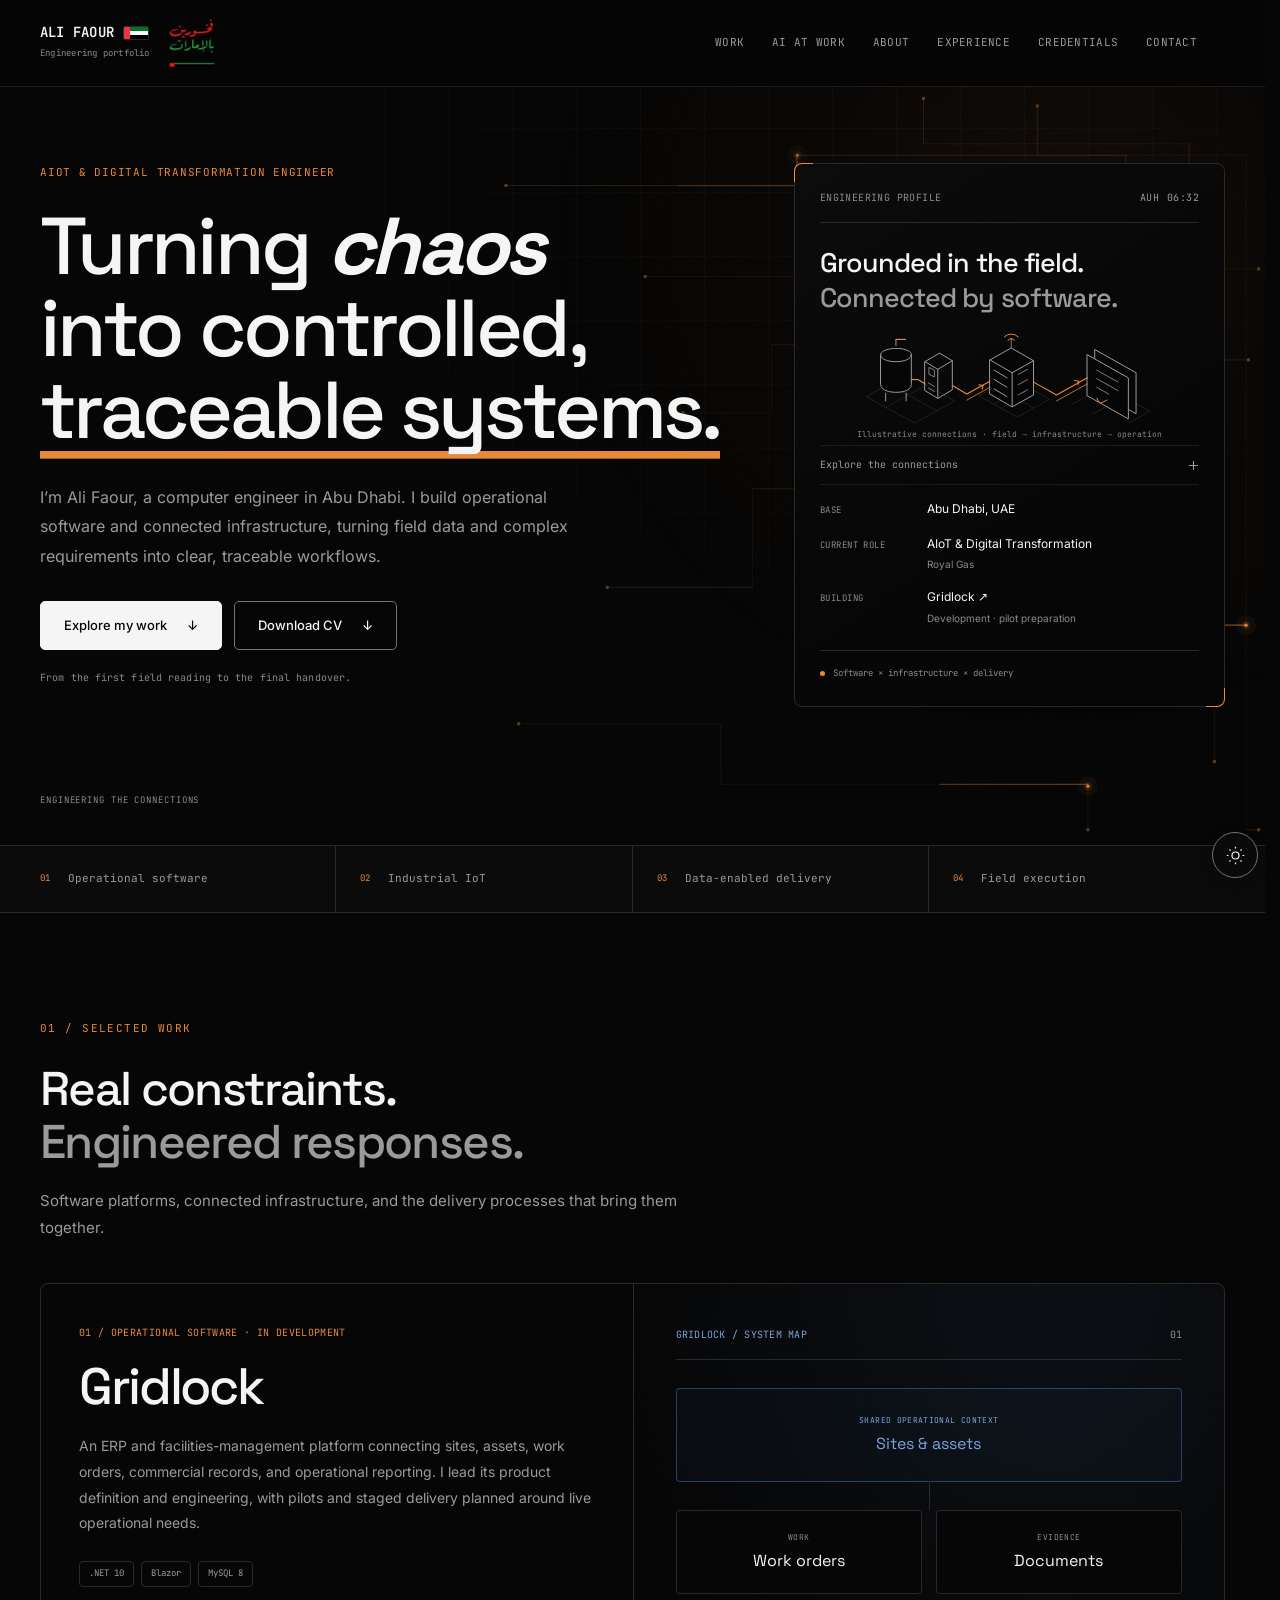
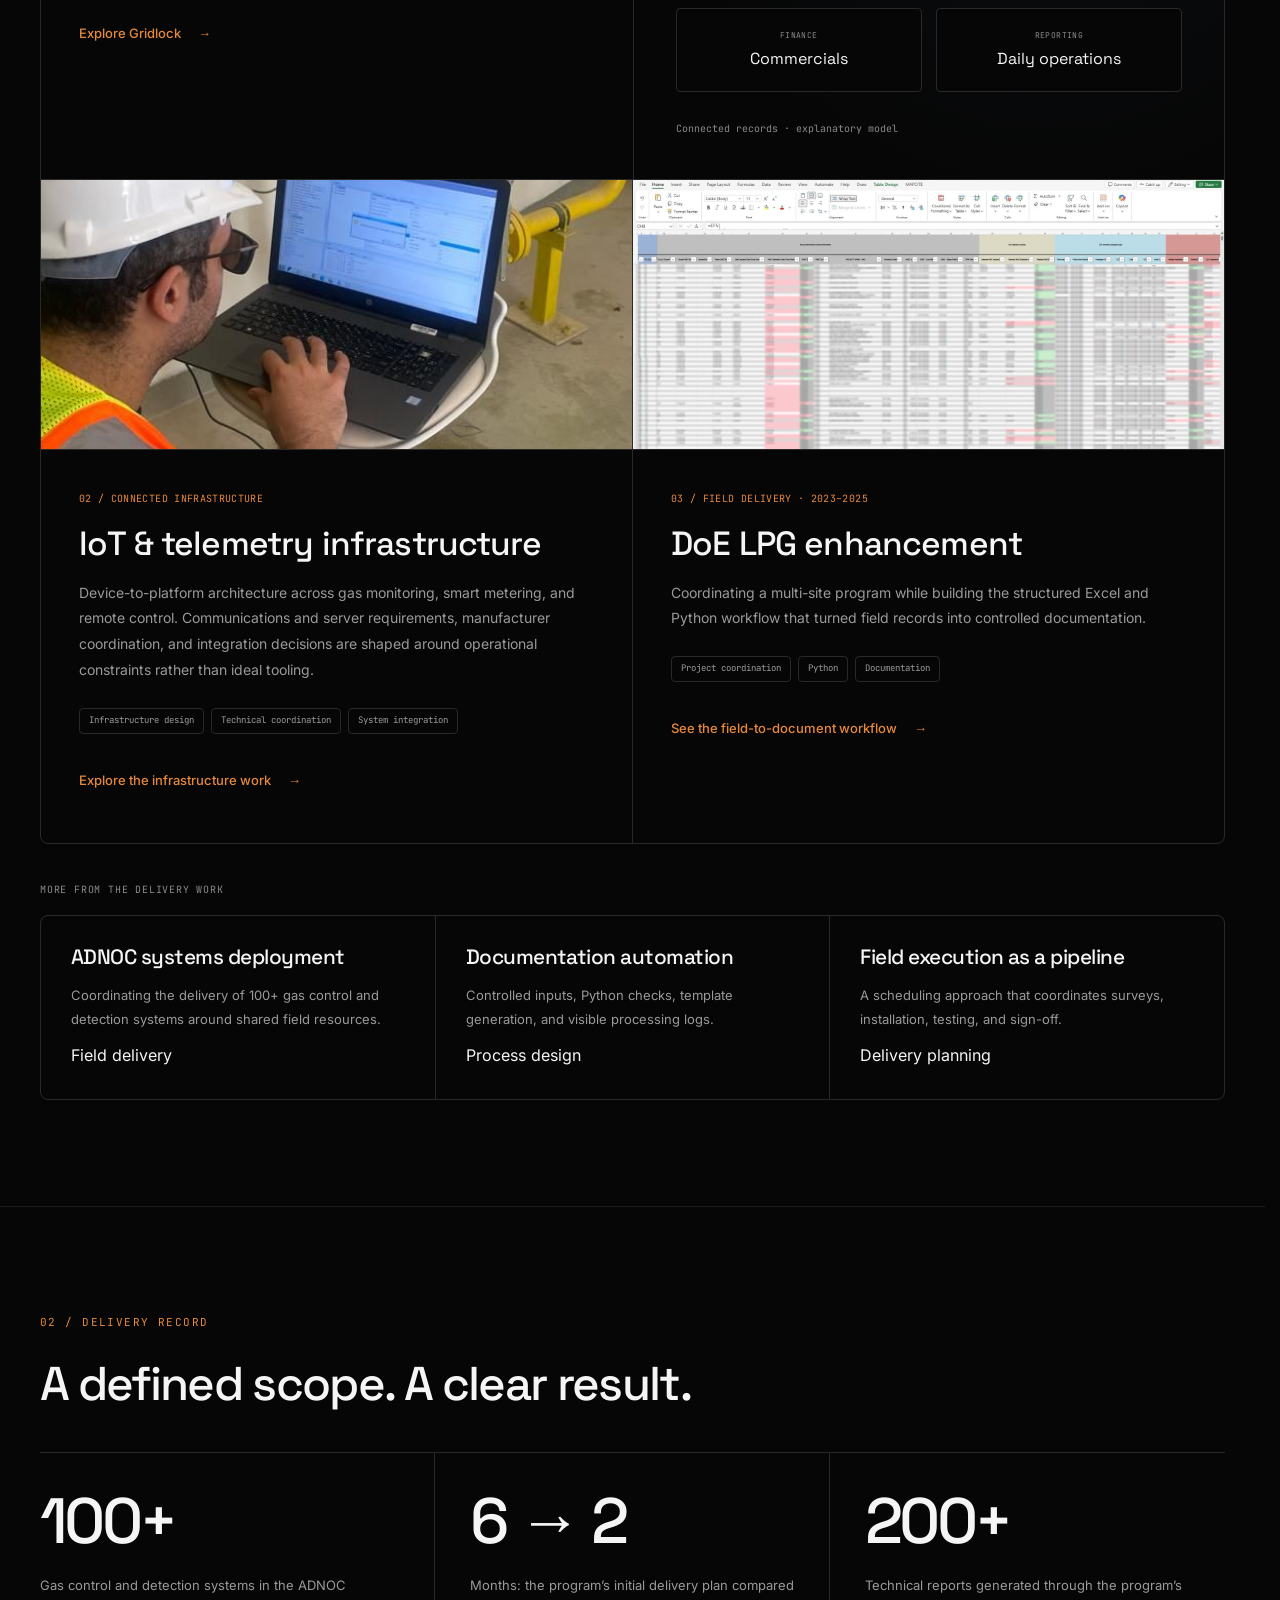
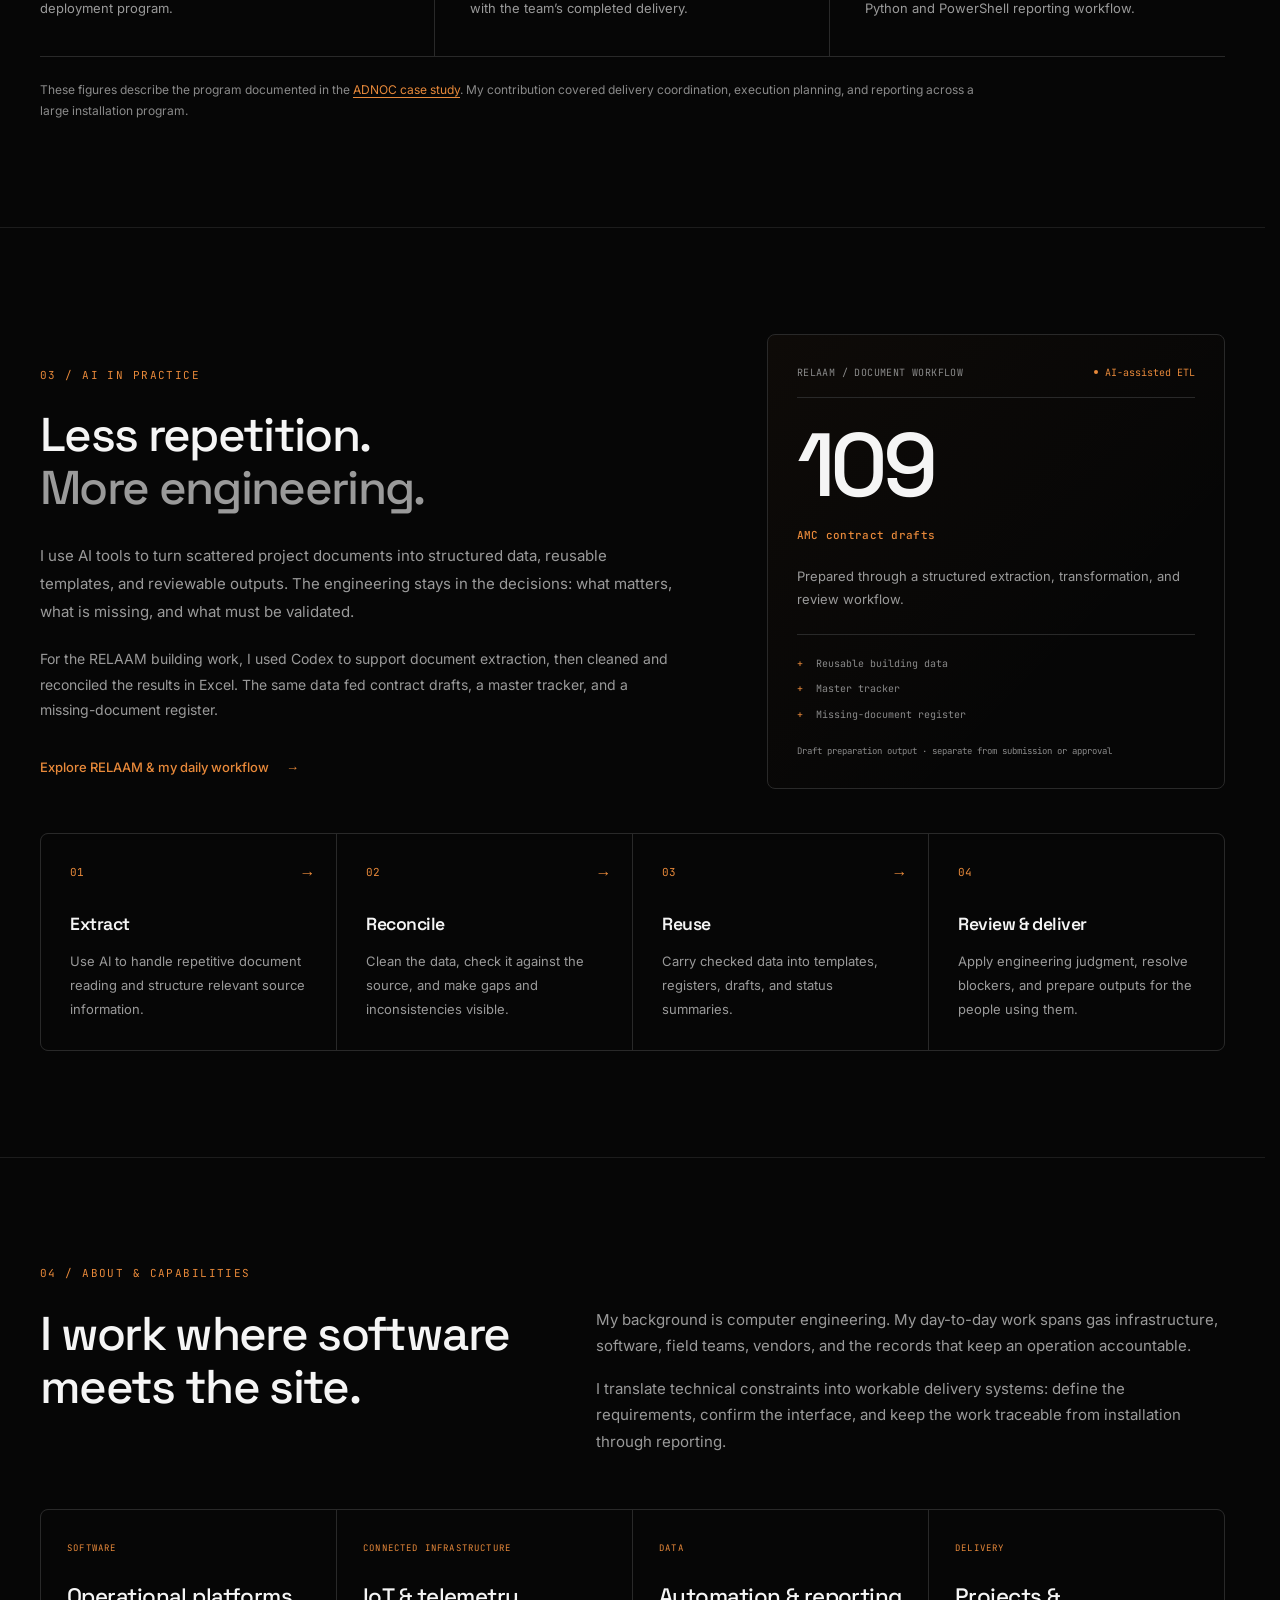
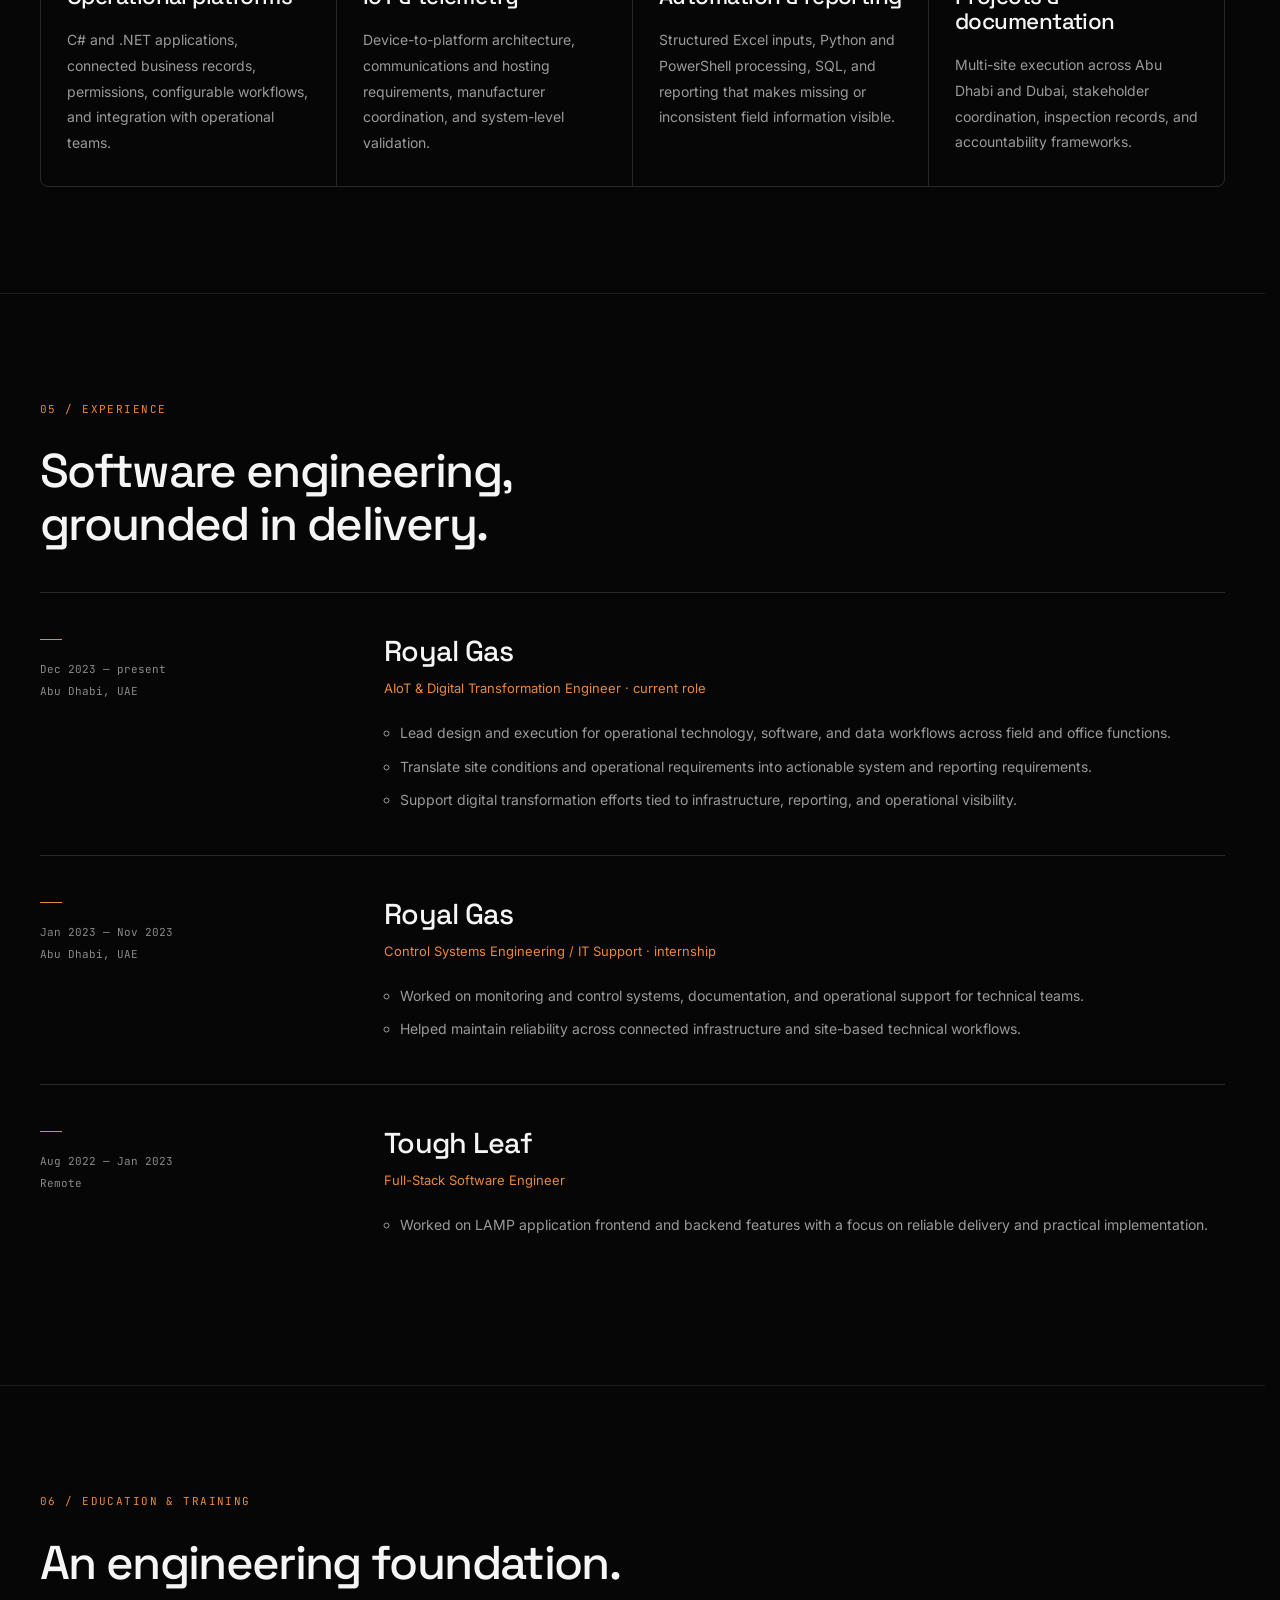
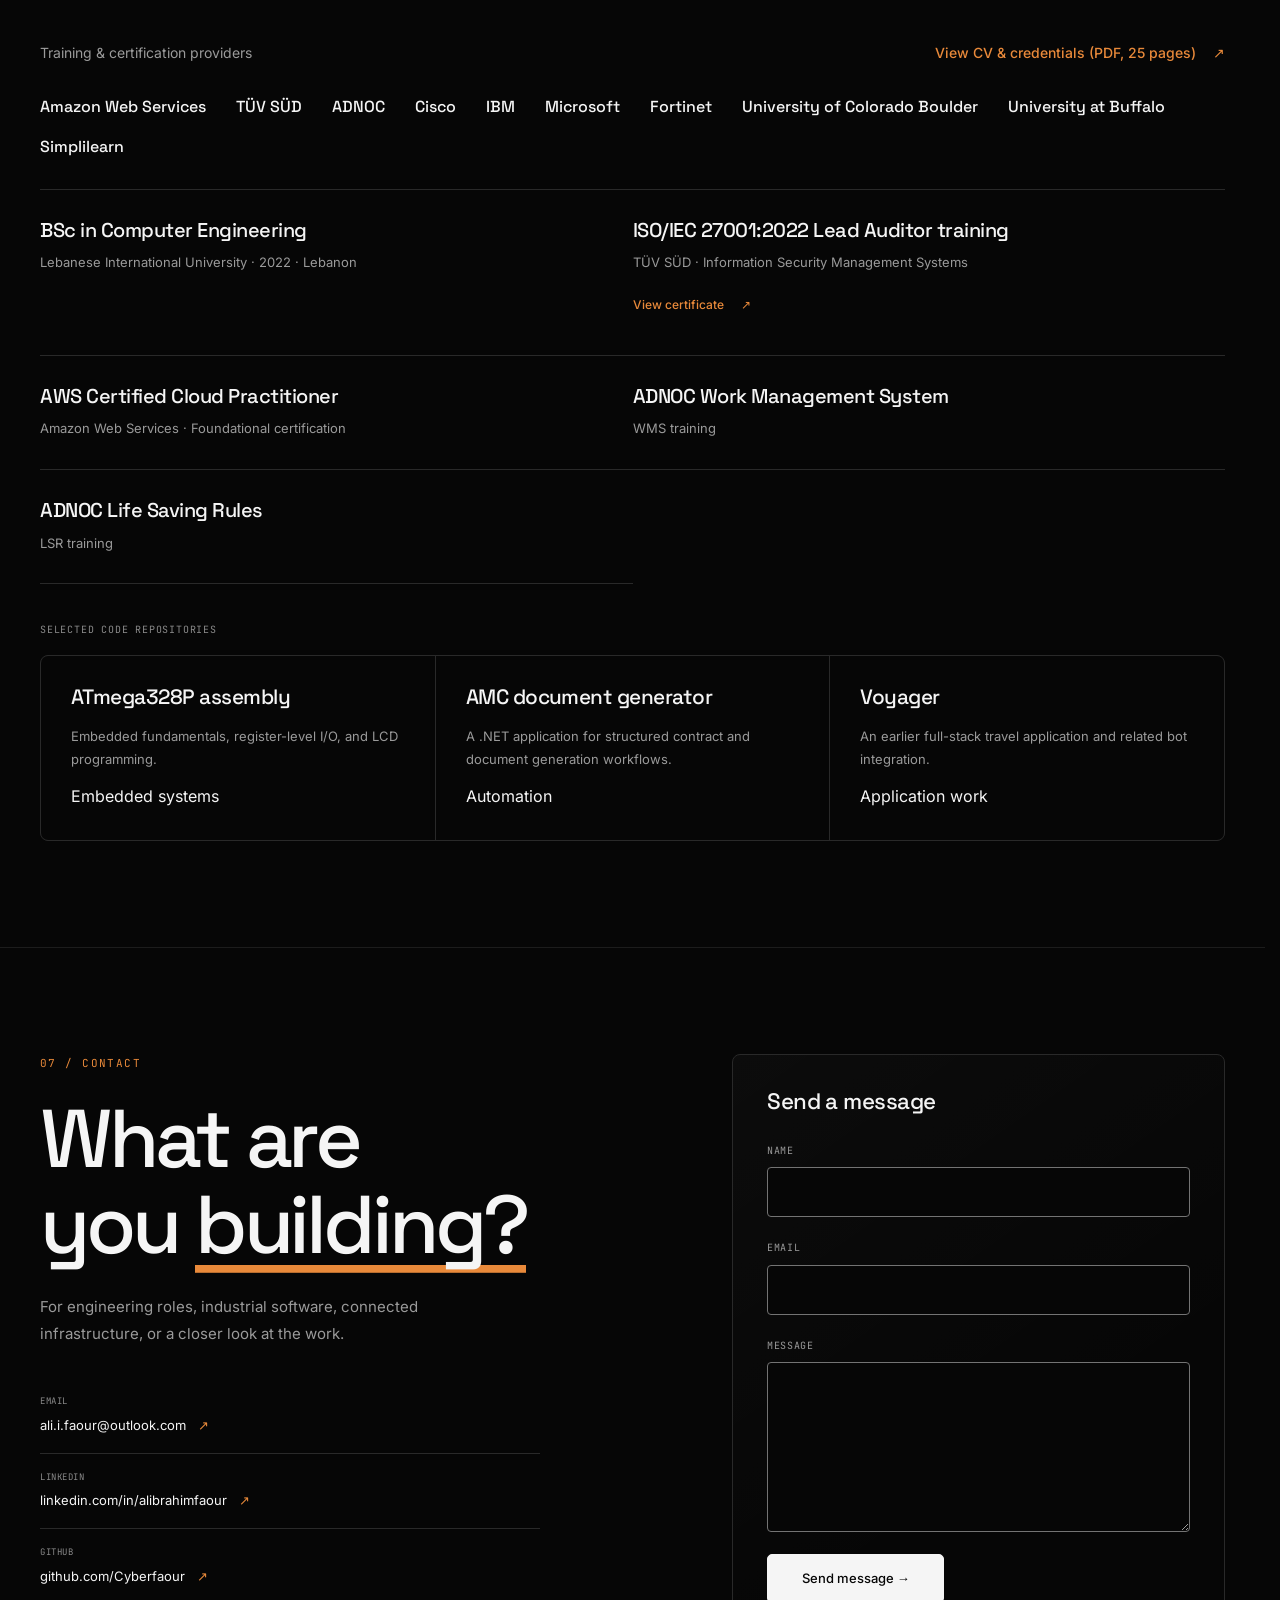
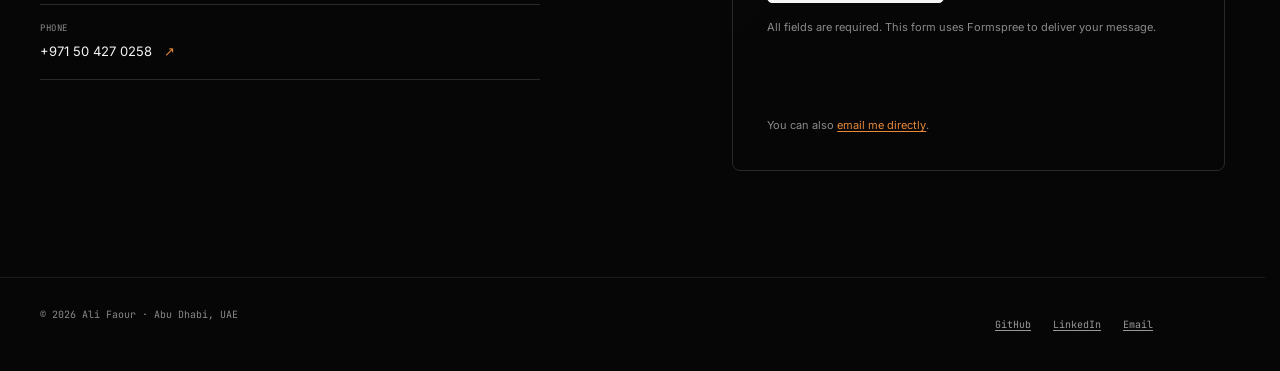
==== commit c228d44a: "Fix ISO 27001 certificate download link" ====
--- a/index.html
+++ b/index.html
@@ -286,7 +286,7 @@
         </div>
         <ul class="credential-list">
           <li><h3>BSc in Computer Engineering</h3><p>Lebanese International University · 2022 · Lebanon</p></li>
-          <li><h3>ISO/IEC 27001:2022 Lead Auditor training</h3><p>TÜV SÜD · Information Security Management Systems</p><a class="text-link" href="uploads/ALI%20FAOUR%20-%20LAC%20-%20ISMS%2027001.2022.pdf">View certificate <span aria-hidden="true">↗</span></a></li>
+          <li><h3>ISO/IEC 27001:2022 Lead Auditor training</h3><p>TÜV SÜD · Information Security Management Systems</p><a class="text-link" href="uploads/ALI%20FAOUR%20-%20LAC%20-%20ISMS%2027001.2022%20-%20IRCA.pdf">View certificate <span aria-hidden="true">↗</span></a></li>
           <li><h3>AWS Certified Cloud Practitioner</h3><p>Amazon Web Services · Foundational certification</p></li>
           <li><h3>ADNOC Work Management System</h3><p>WMS training</p></li>
           <li><h3>ADNOC Life Saving Rules</h3><p>LSR training</p></li>
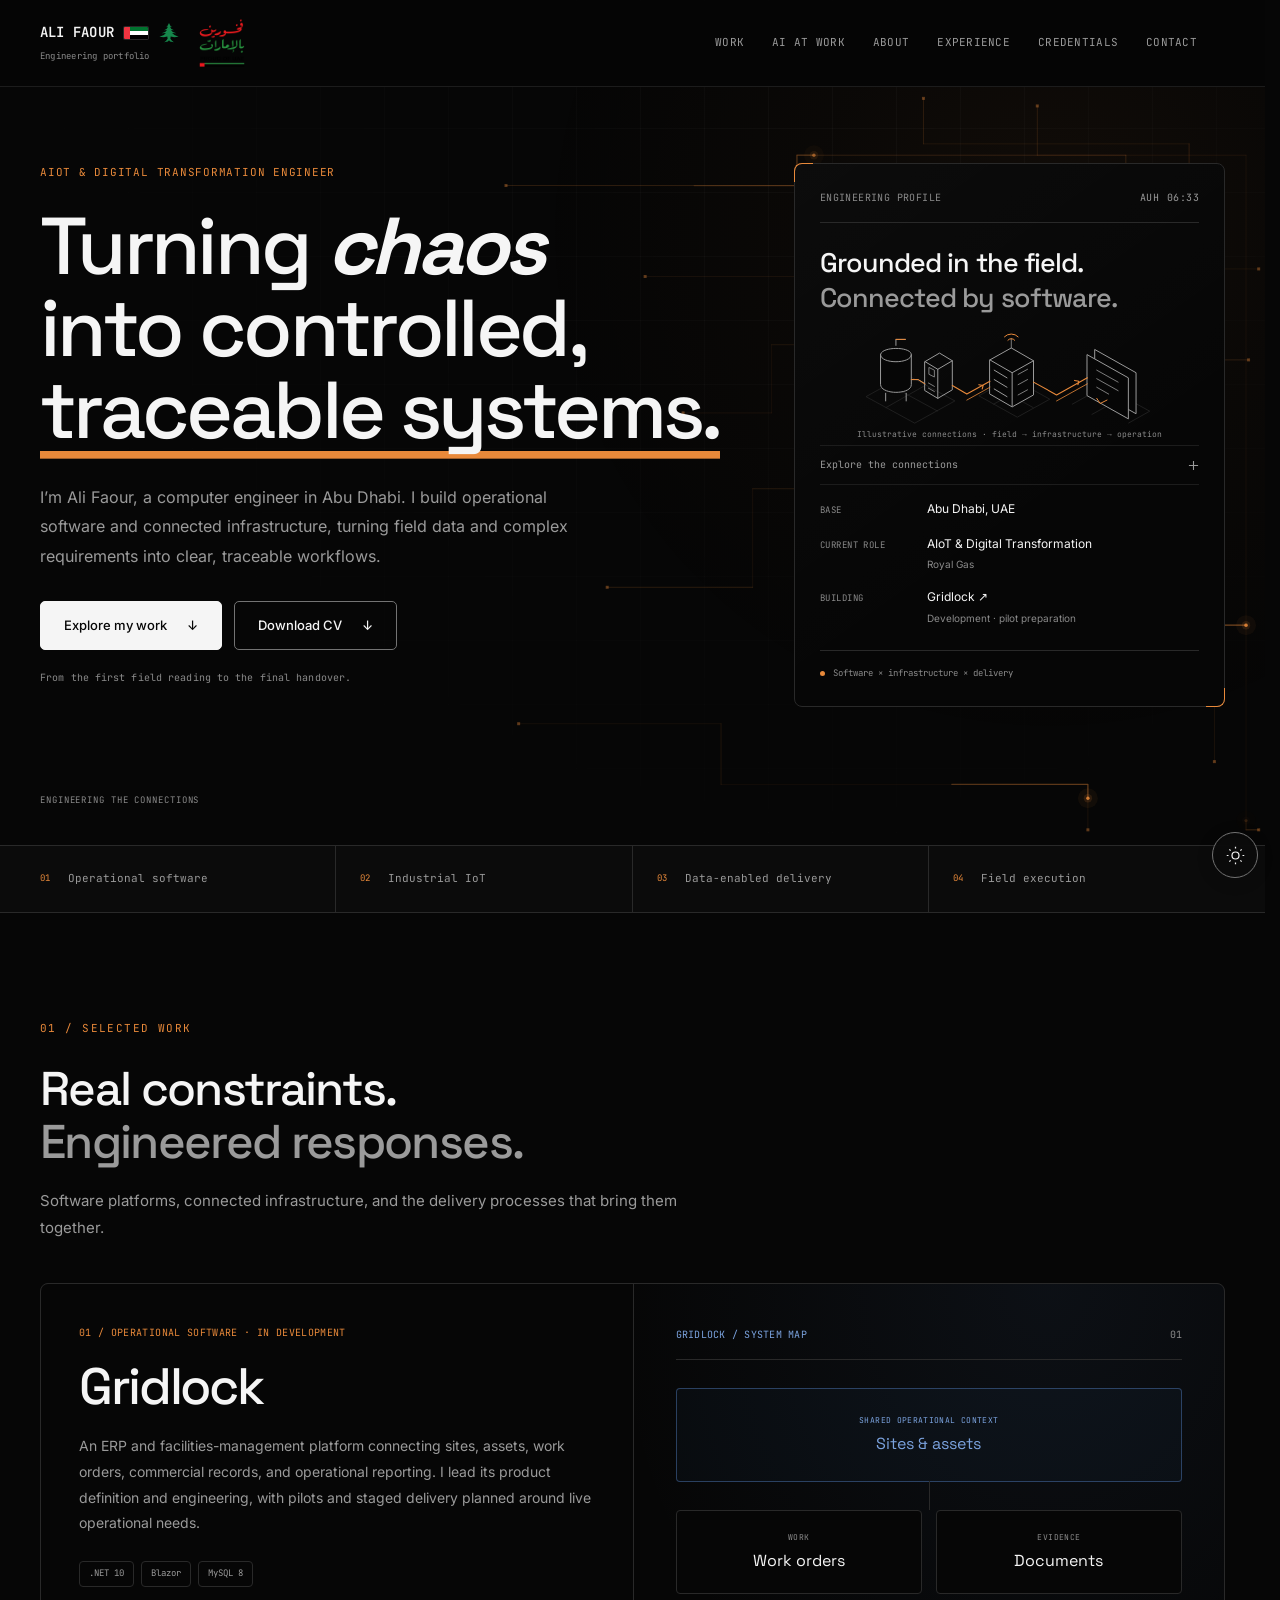
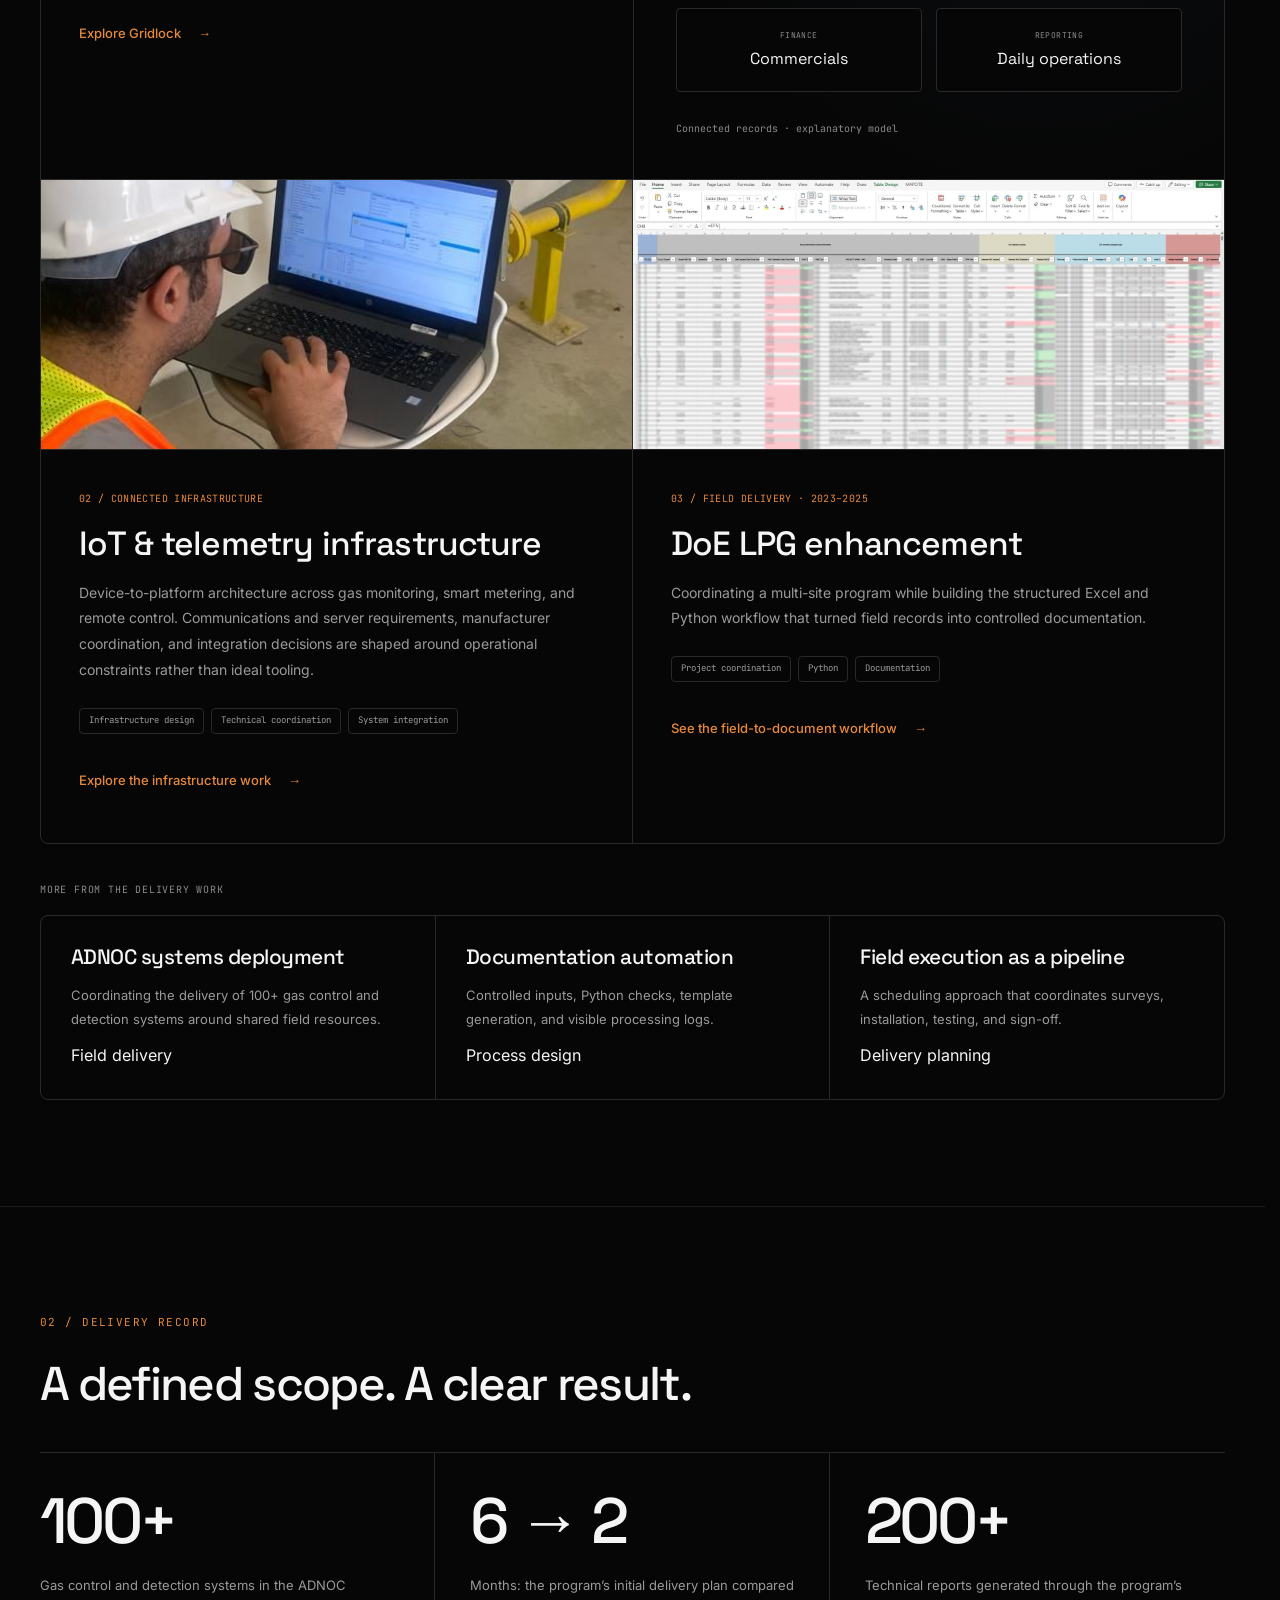
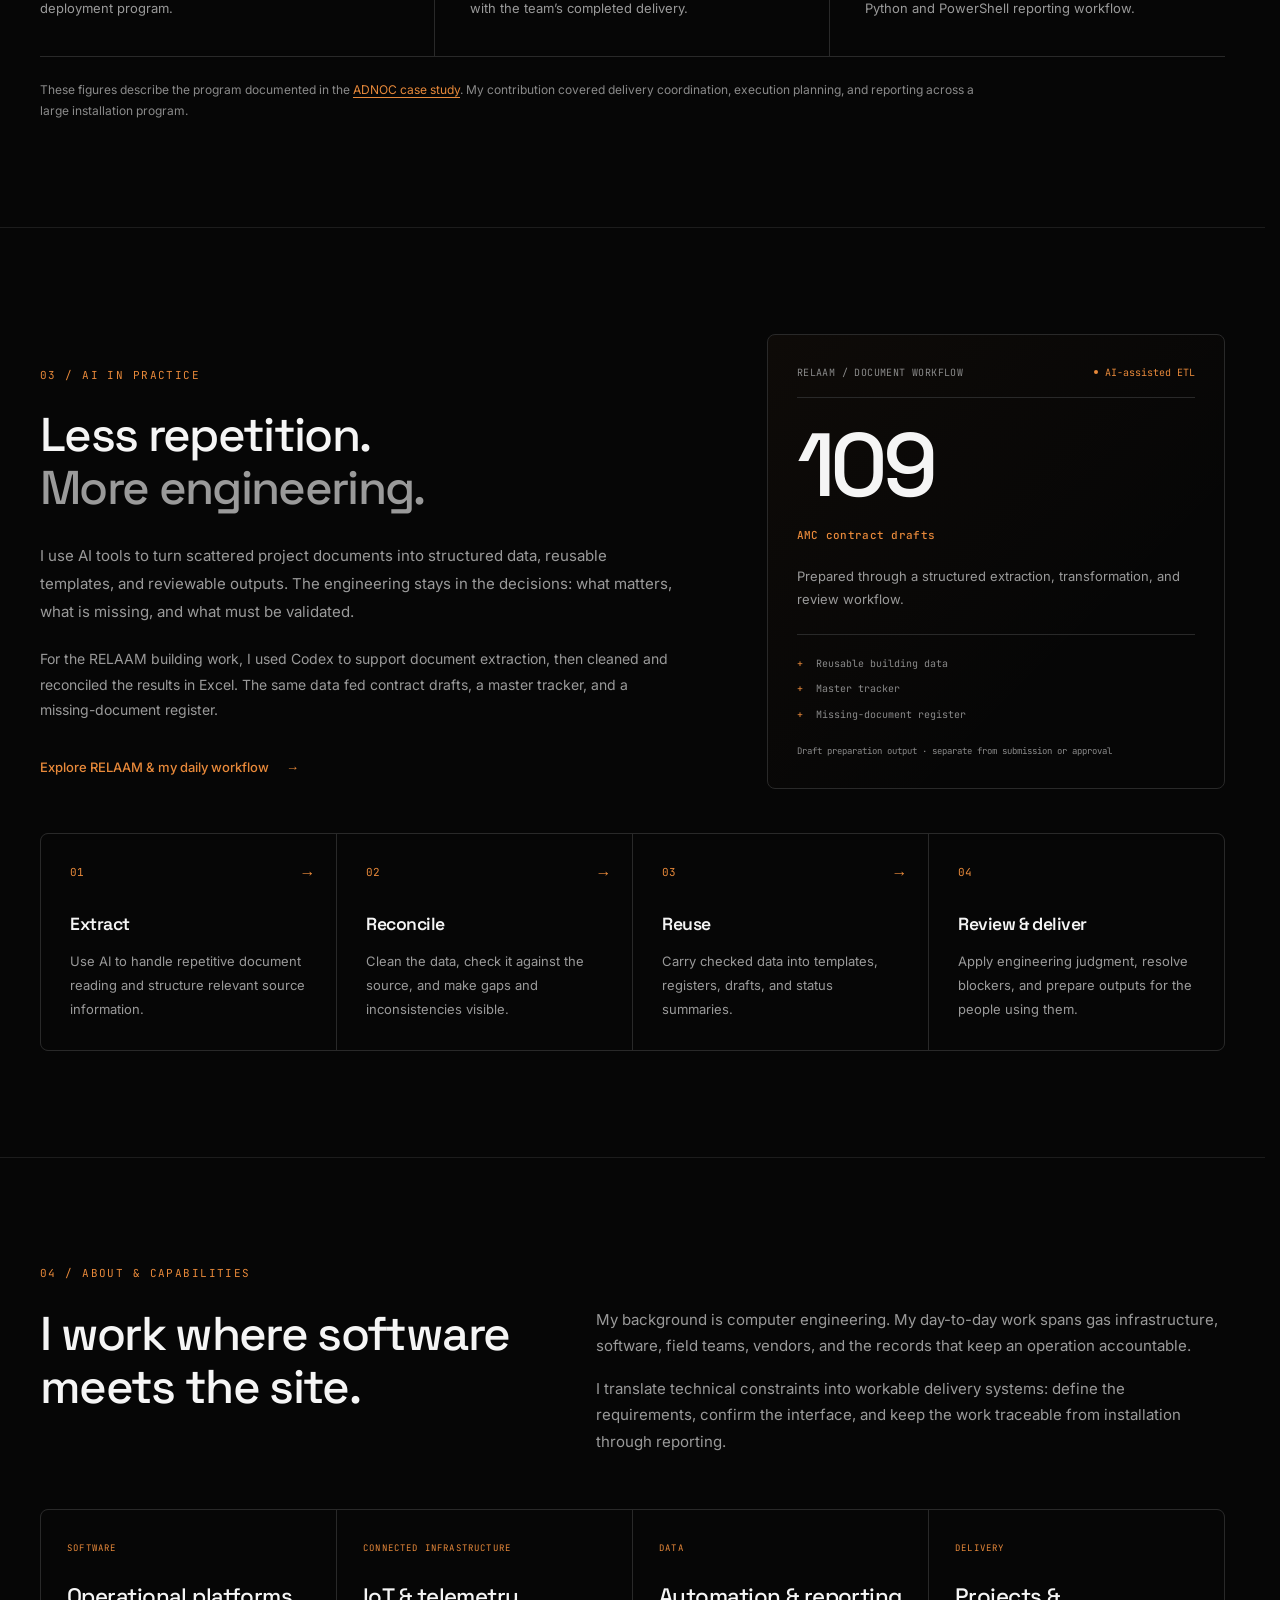
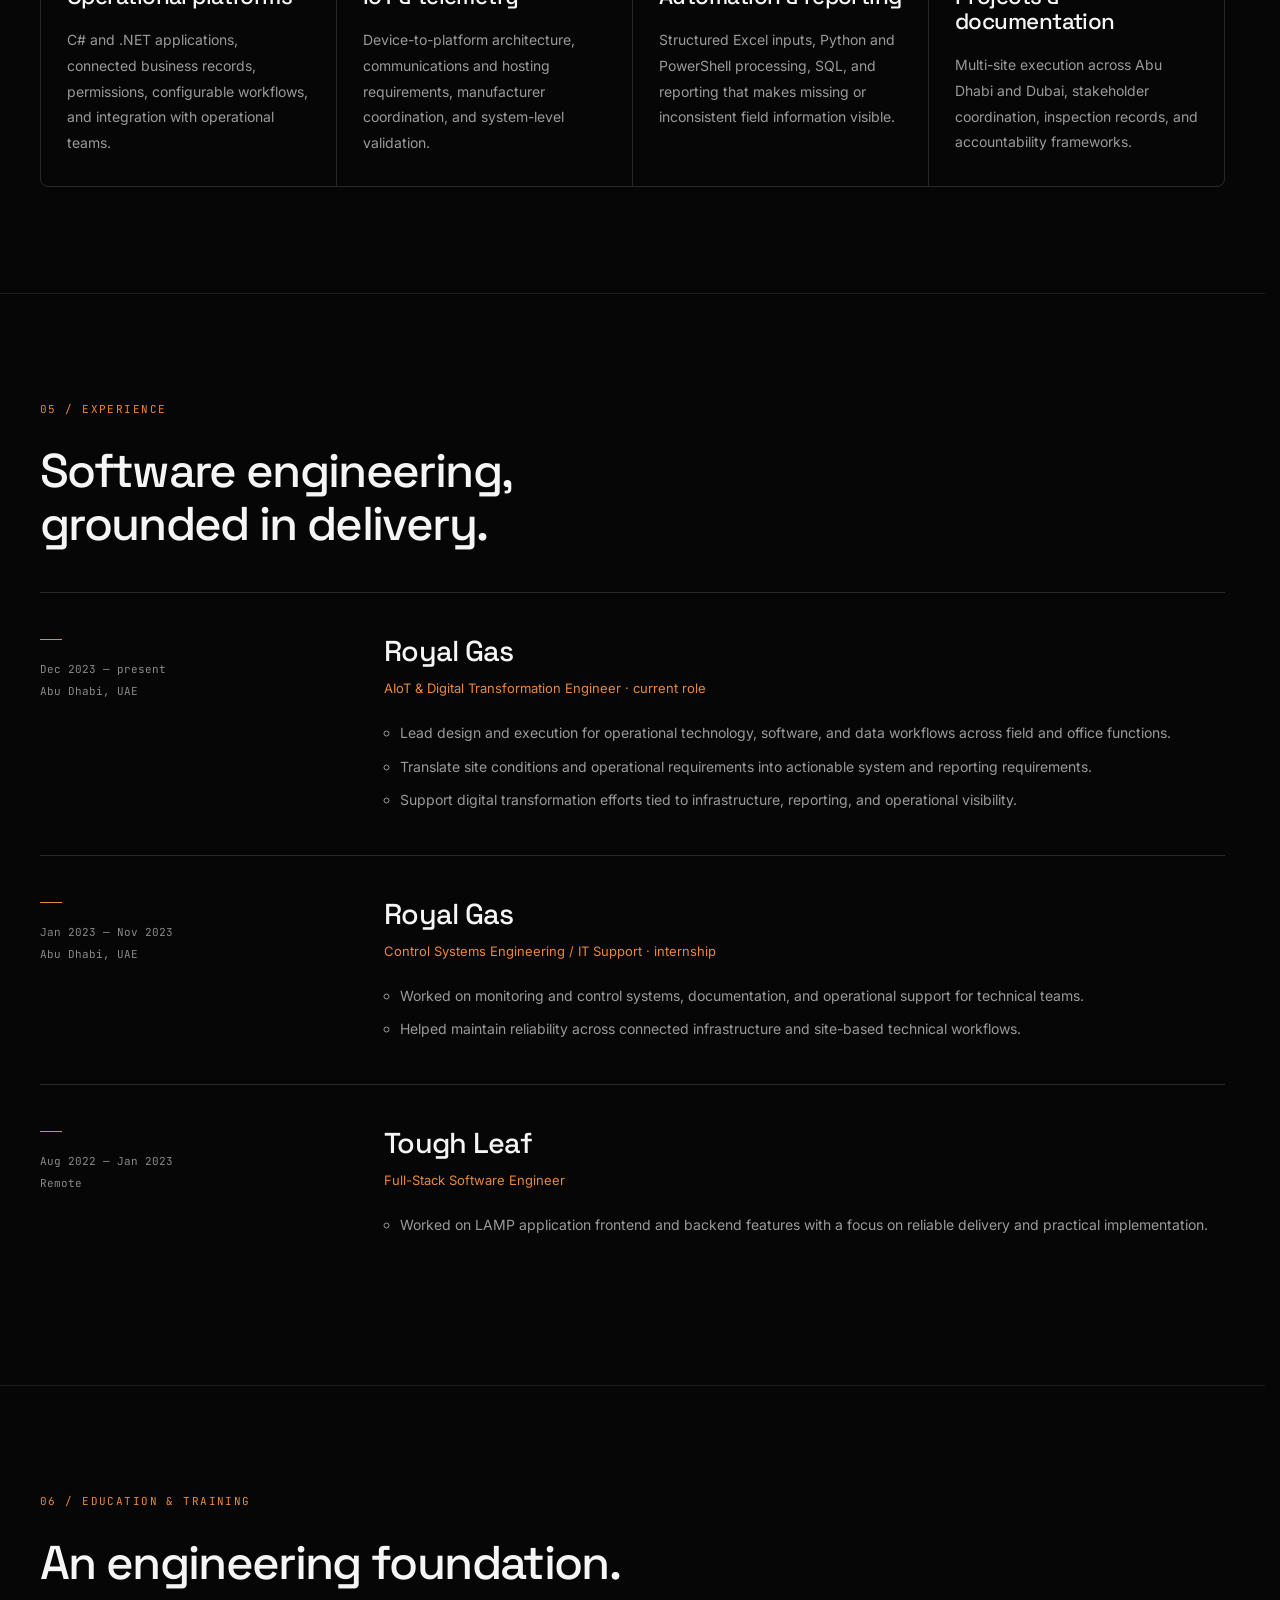
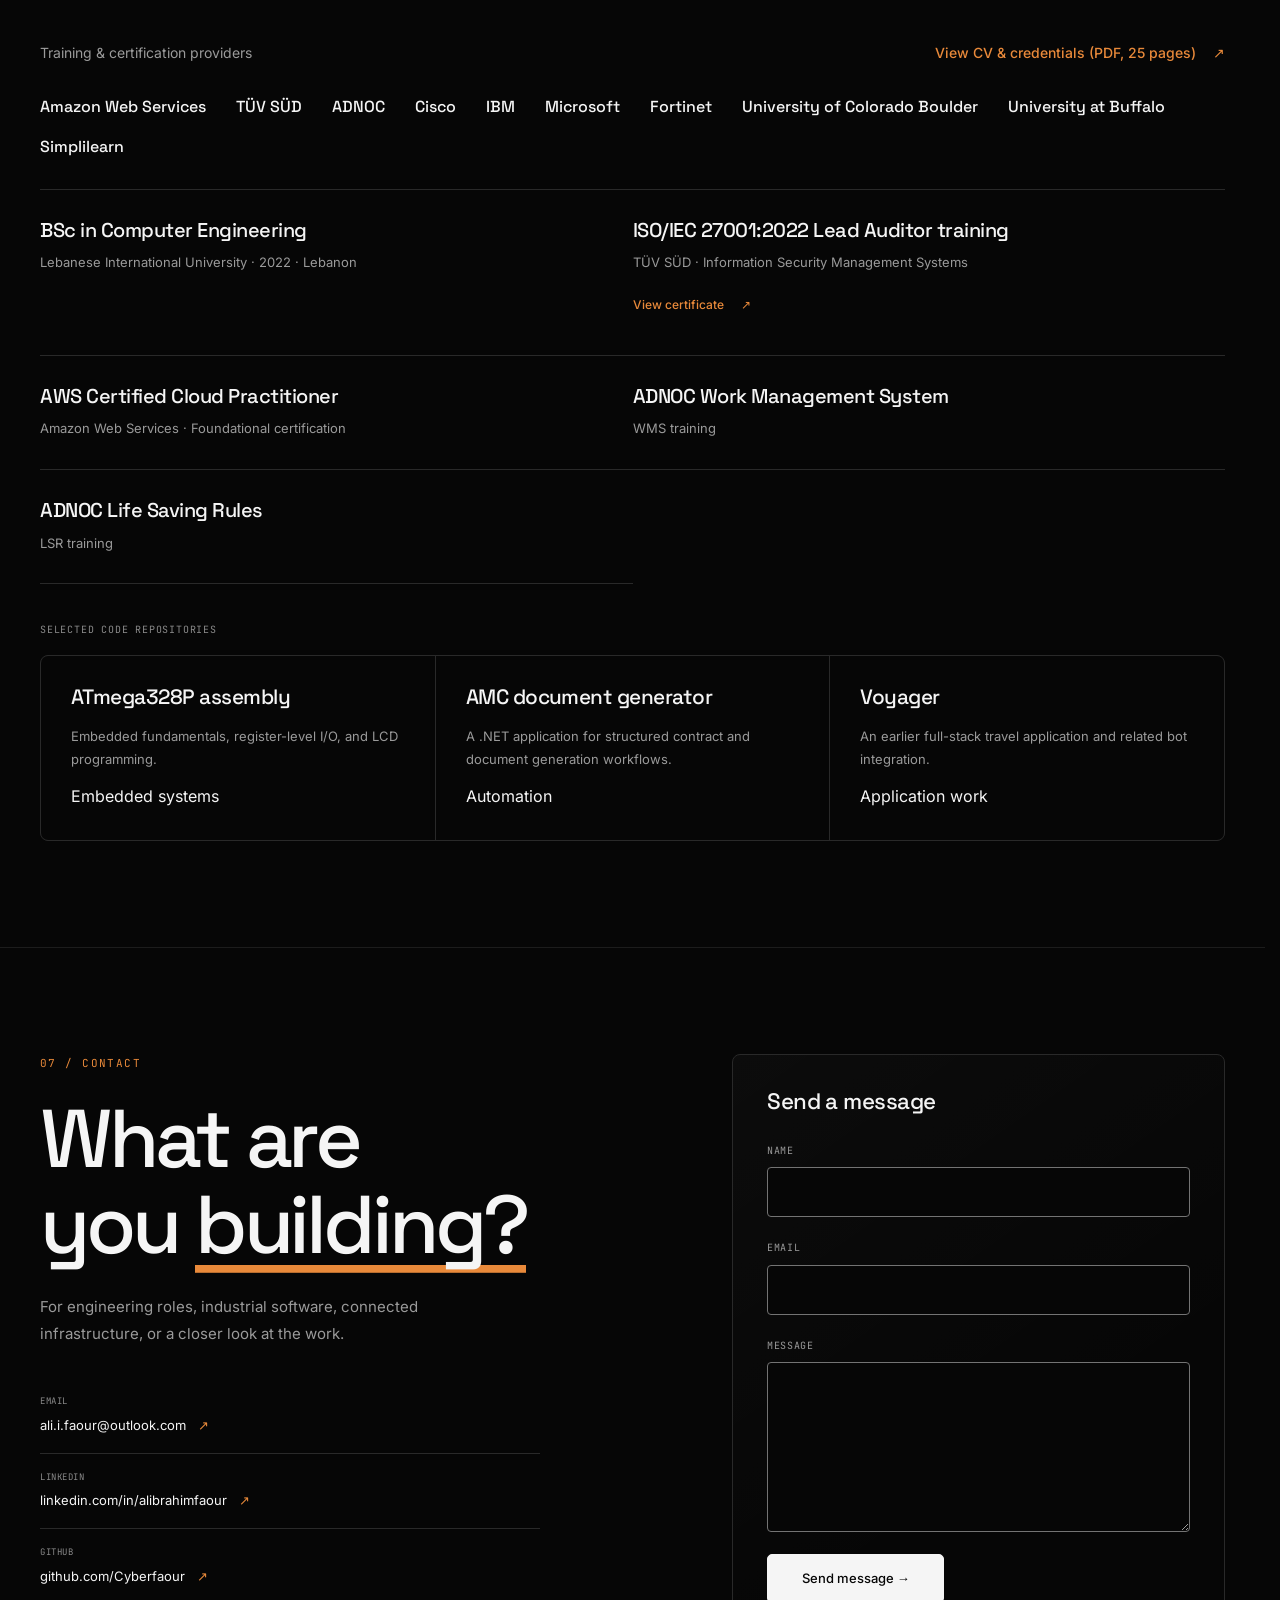
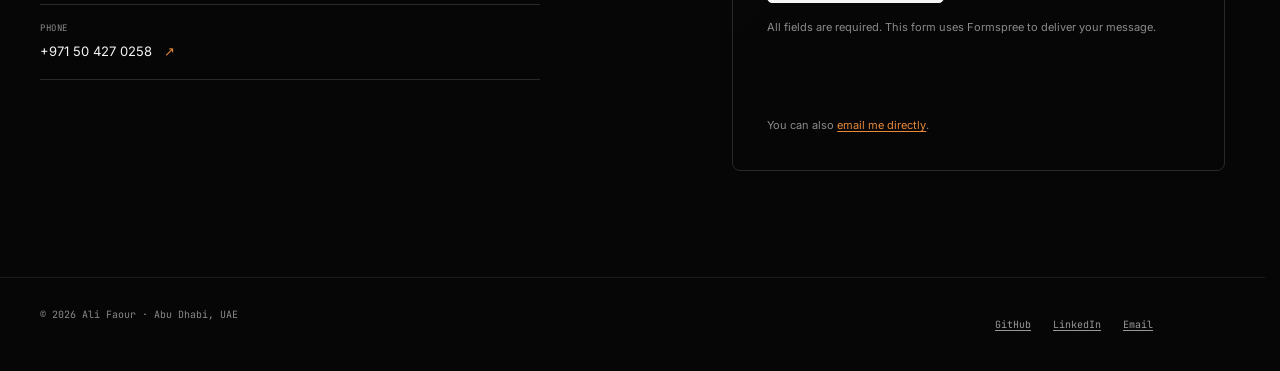
==== commit 1557095f: "Add Lebanese cedar beside UAE flag in shared headers" ====
--- a/index.html
+++ b/index.html
@@ -25,7 +25,7 @@
   <a class="skip-link" href="#main">Skip to content</a>
   <header class="site-header">
     <div class="container header-inner">
-      <a class="brand" href="index.html"><span class="brand-copy"><strong class="brand-name">ALI FAOUR <img class="brand-flag" src="assets/images/uae-flag.svg" alt="United Arab Emirates" width="24" height="12"></strong><small>Engineering portfolio</small></span><img class="brand-emblem" src="assets/images/proud-of-uae.svg" alt="Proud of the Emirates" width="52" height="52"></a>
+      <a class="brand" href="index.html"><span class="brand-copy"><strong class="brand-name">ALI FAOUR <img class="brand-flag" src="assets/images/uae-flag.svg" alt="United Arab Emirates" width="24" height="12"><img class="brand-cedar" src="assets/images/lebanese-cedar.svg" alt="Lebanon cedar" width="22" height="22"></strong><small>Engineering portfolio</small></span><img class="brand-emblem" src="assets/images/proud-of-uae.svg" alt="Proud of the Emirates" width="52" height="52"></a>
       <nav class="site-nav" id="primary-navigation" aria-label="Main navigation">
         <a href="#projects">Work</a>
         <a href="#ai-workflow">AI at work</a>
--- a/assets/styles/portfolio.css
+++ b/assets/styles/portfolio.css
@@ -94,6 +94,7 @@
 .brand > .brand-copy { display: flex; flex-direction: column; gap: 5px; color: inherit; }
 .brand-name { display: flex; align-items: center; gap: 10px; font-size: 14px; font-weight: 600; line-height: 1.25; }
 .brand-flag { width: 24px; height: 12px; flex: 0 0 24px; border-radius: 1px; box-shadow: 0 0 0 1px var(--line); }
+.brand-cedar { width: 22px; height: 22px; flex: 0 0 22px; object-fit: contain; }
 .brand-emblem { width: 52px; height: 52px; flex: 0 0 52px; object-fit: contain; }
 .brand:hover { color: var(--accent); }
 .site-nav { display: flex; flex-wrap: wrap; align-items: center; justify-content: flex-end; gap: 4px 28px; margin-left: auto; }
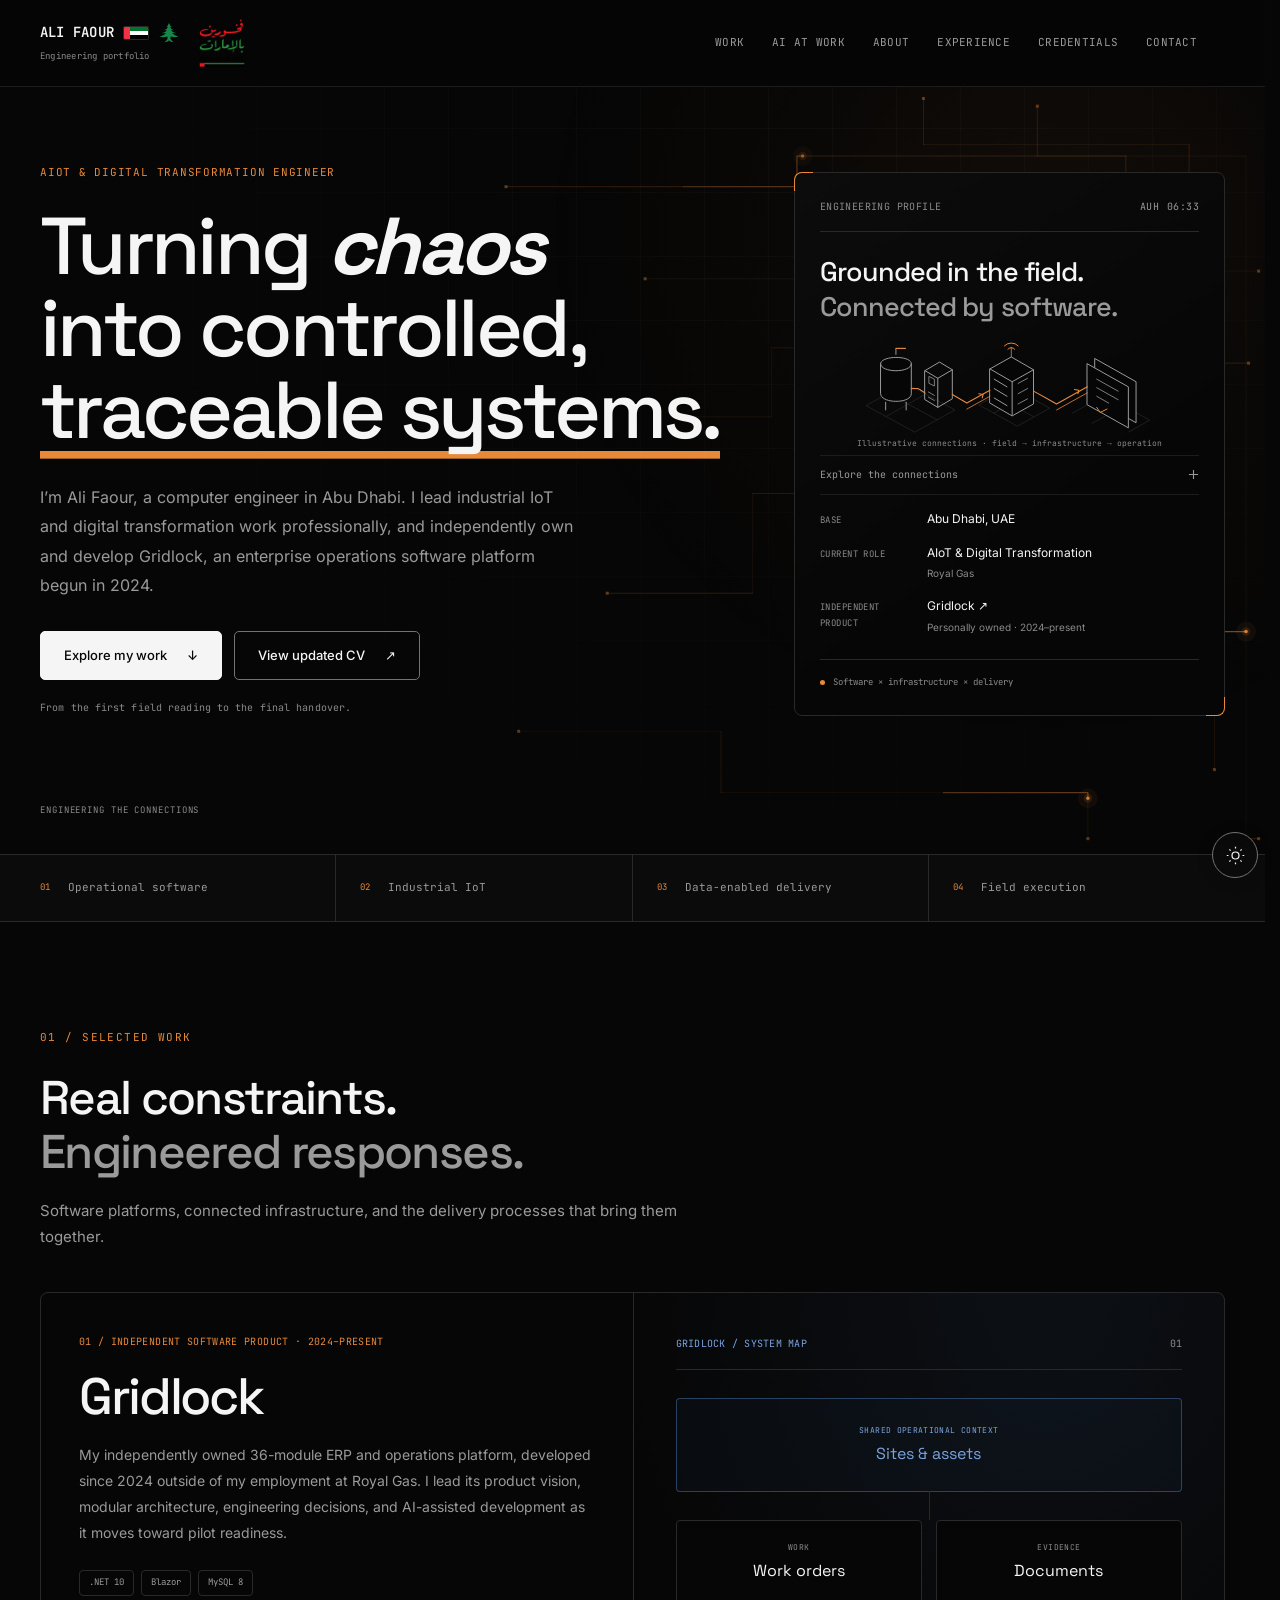
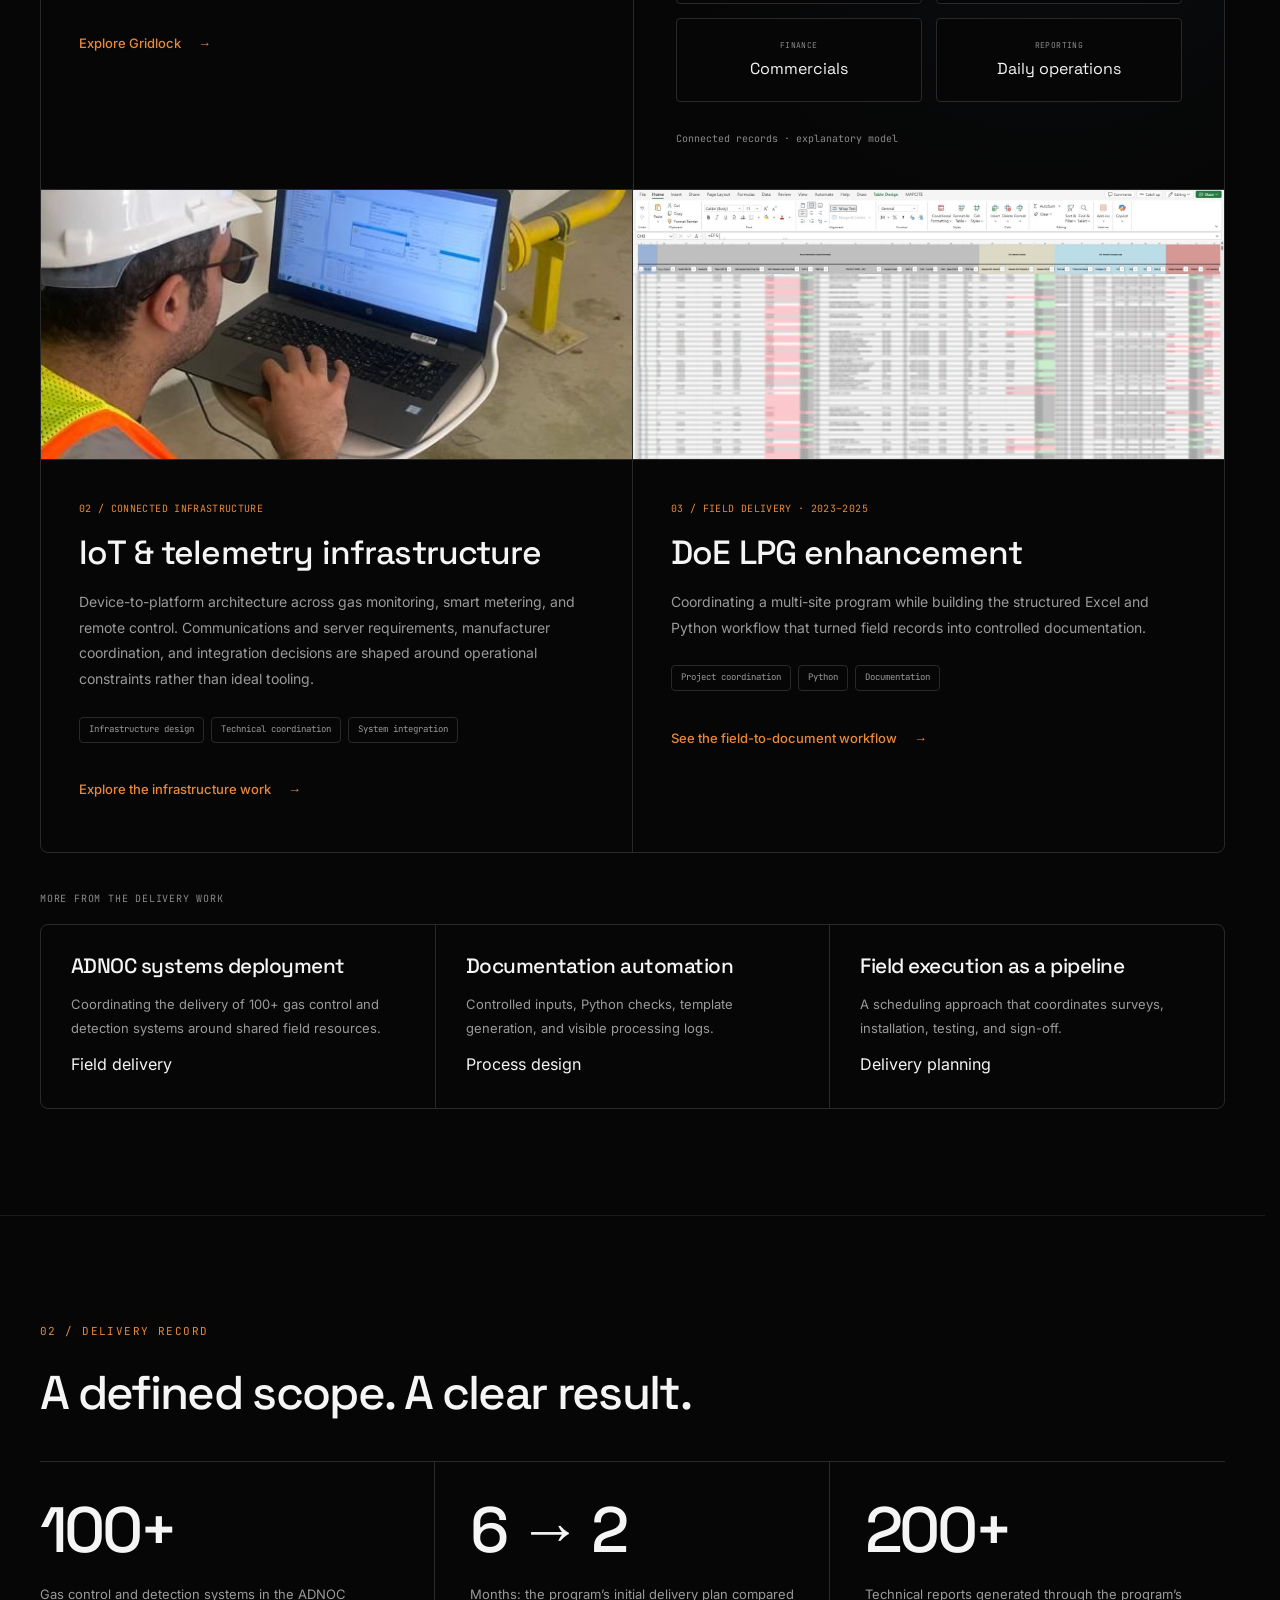
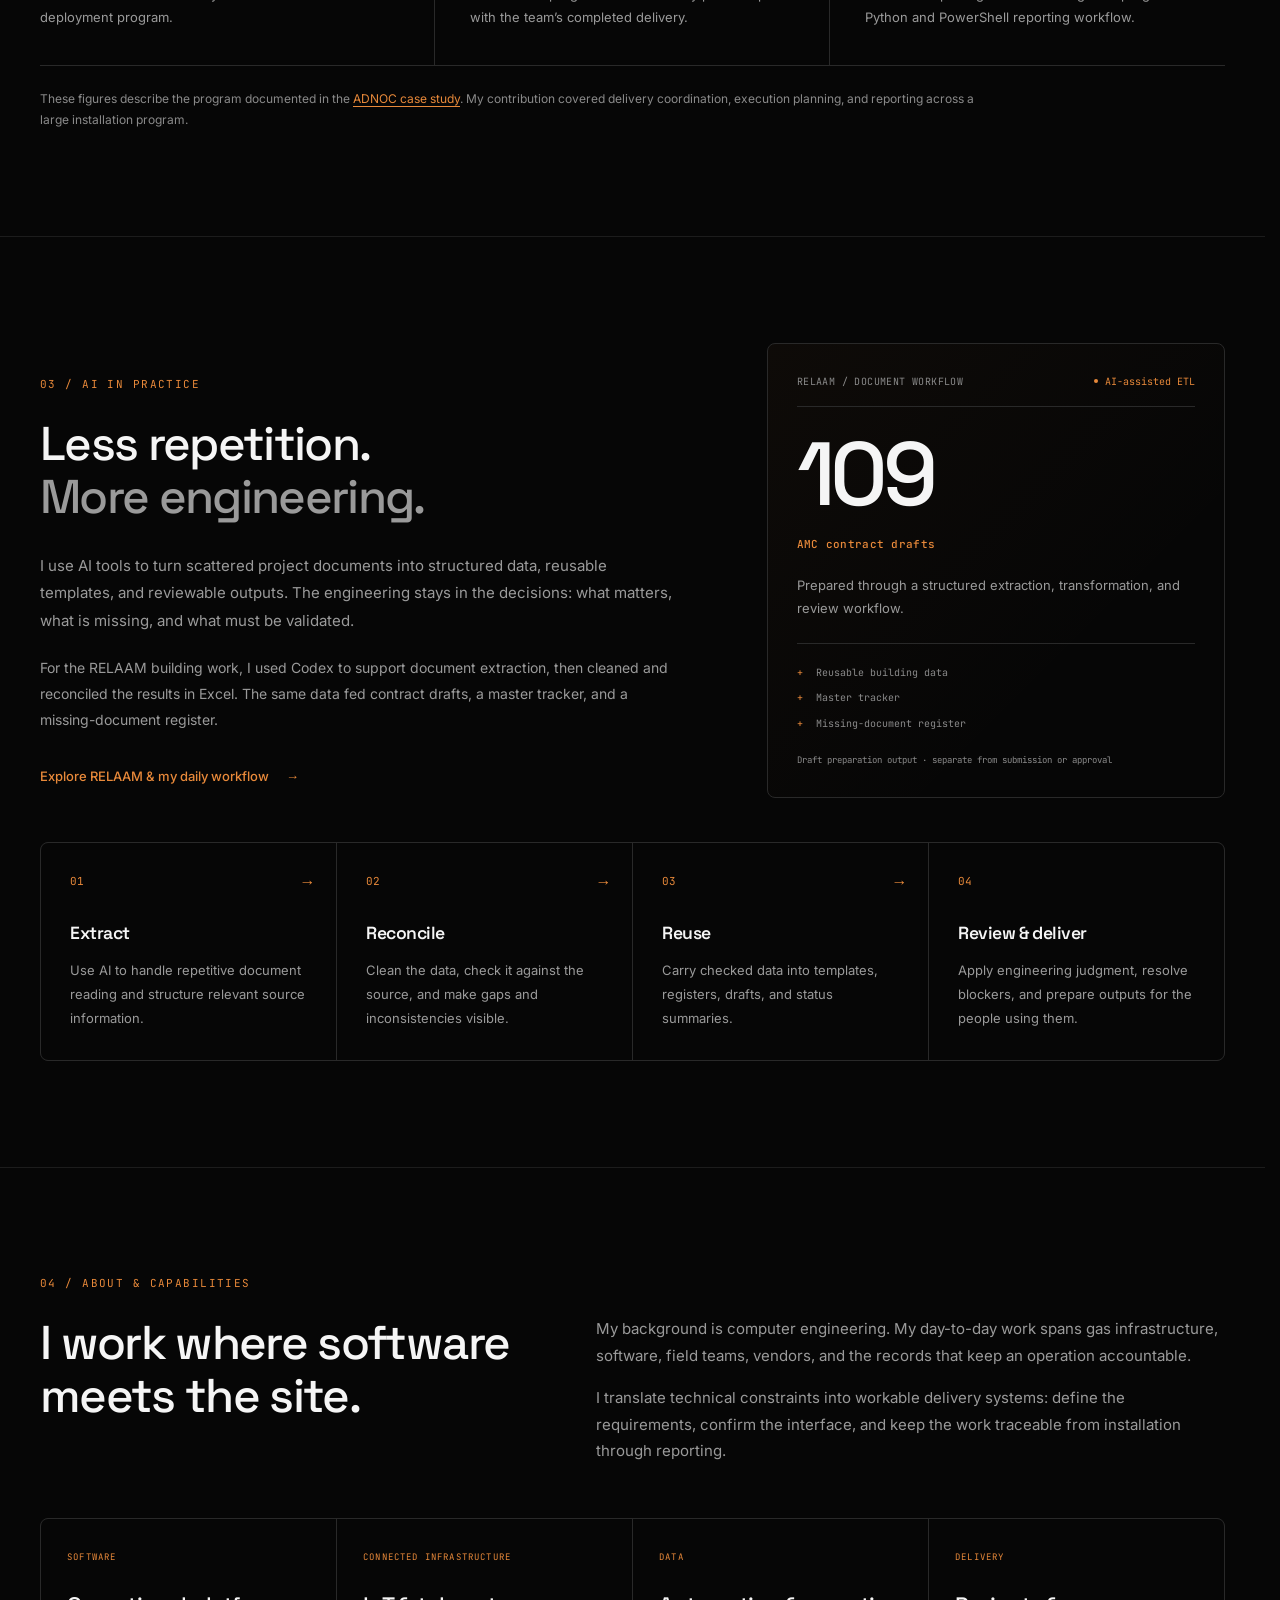
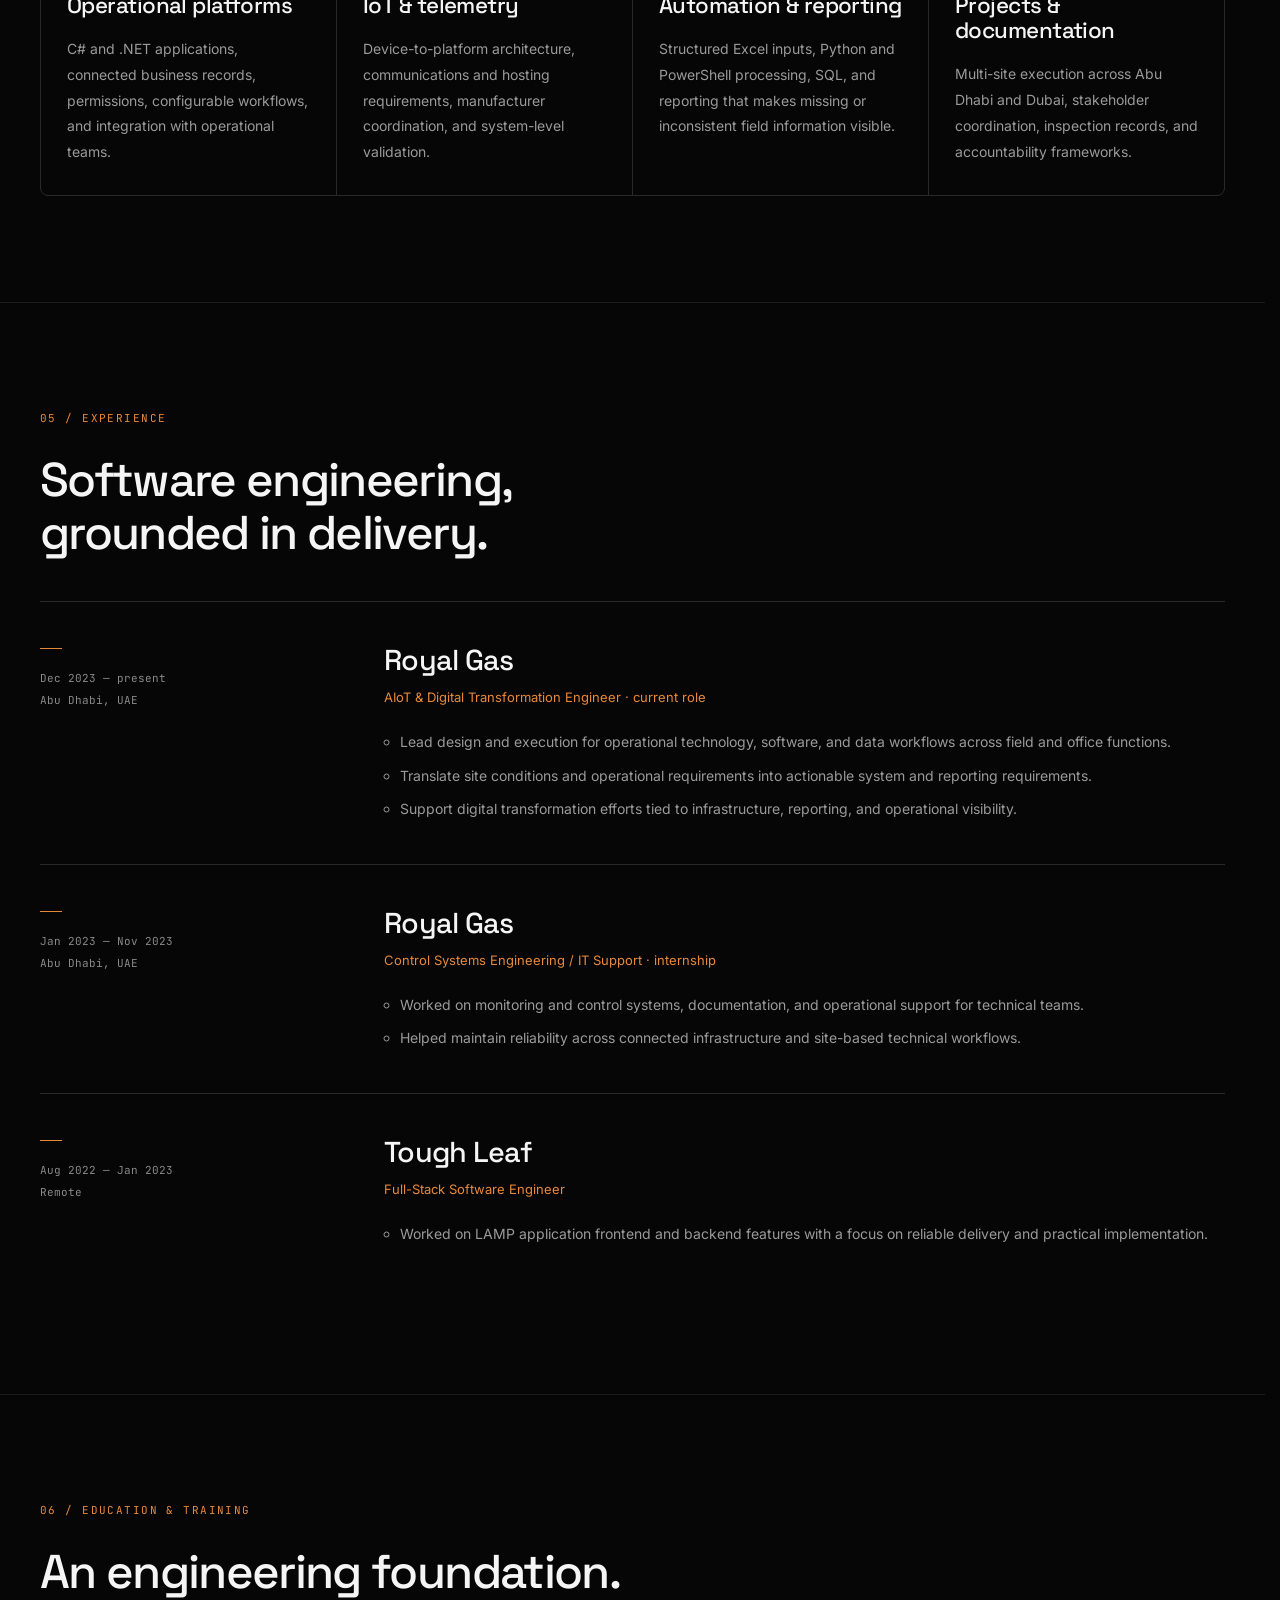
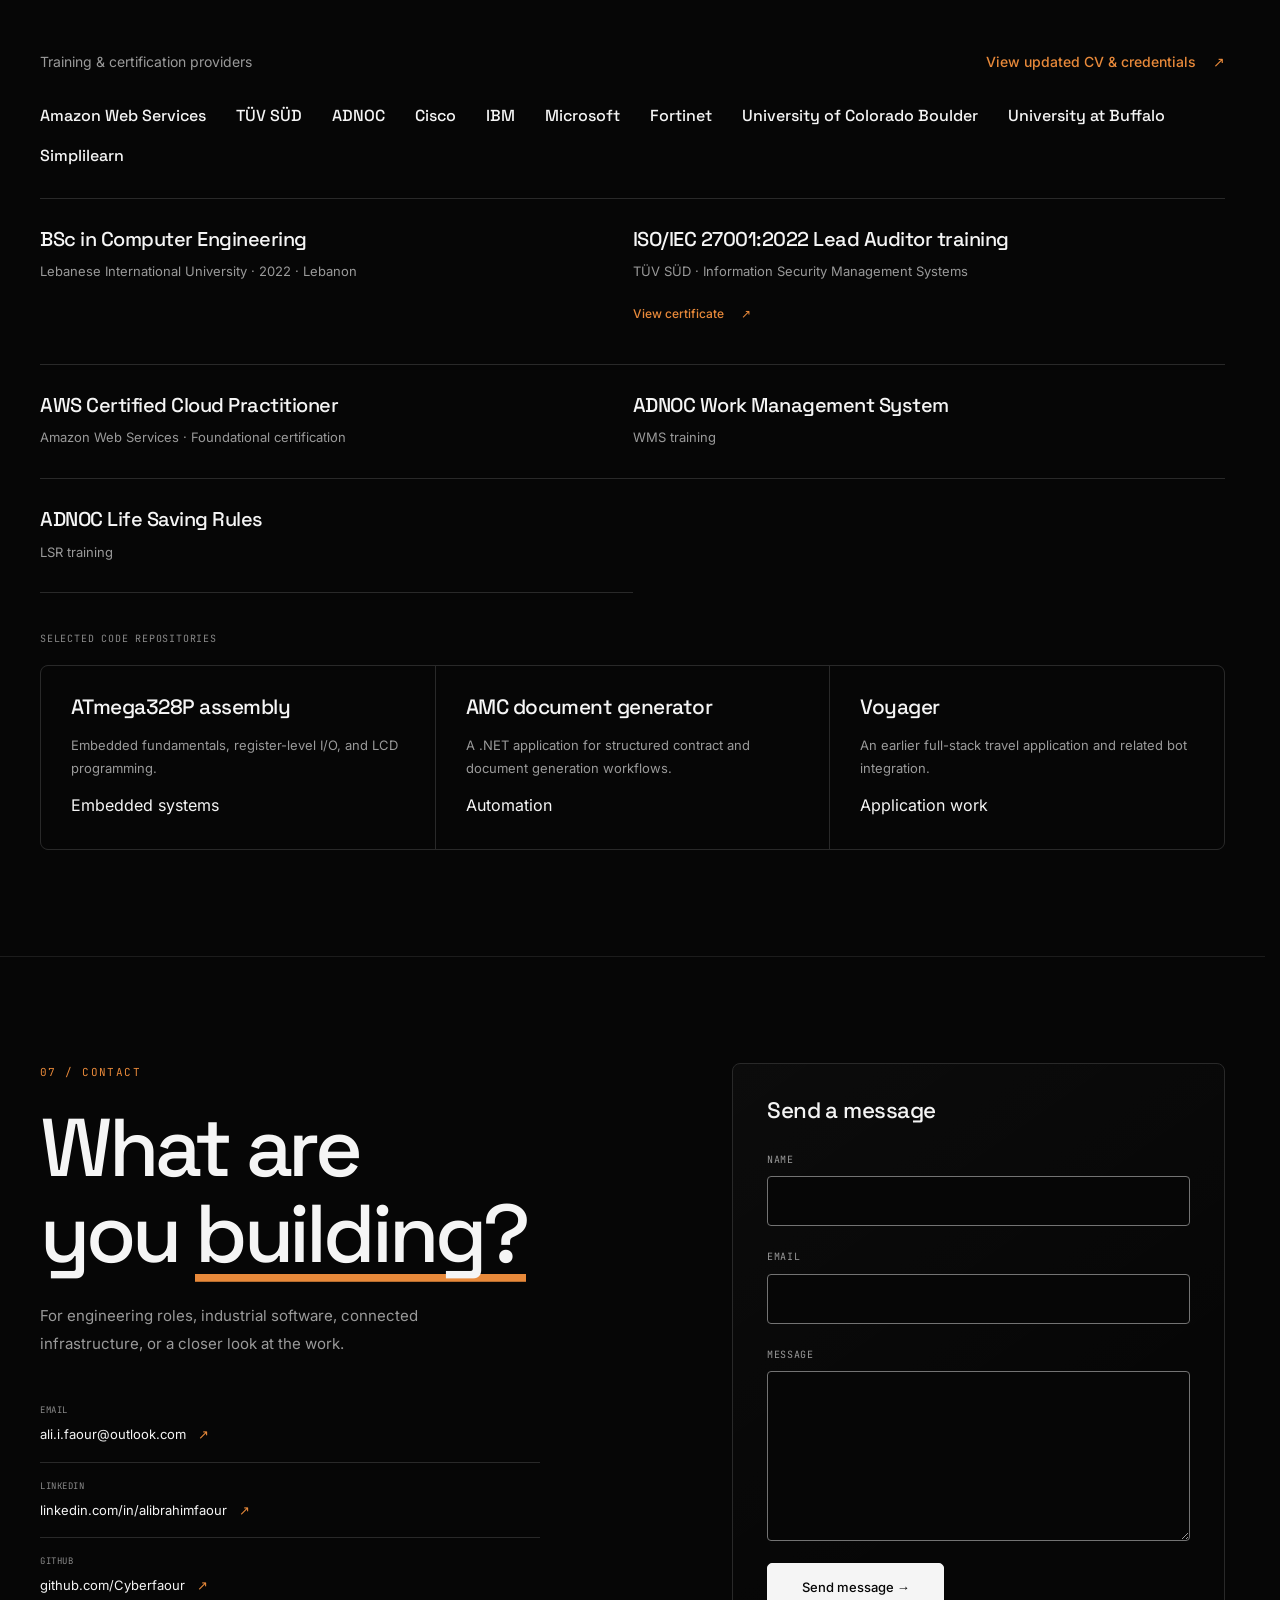
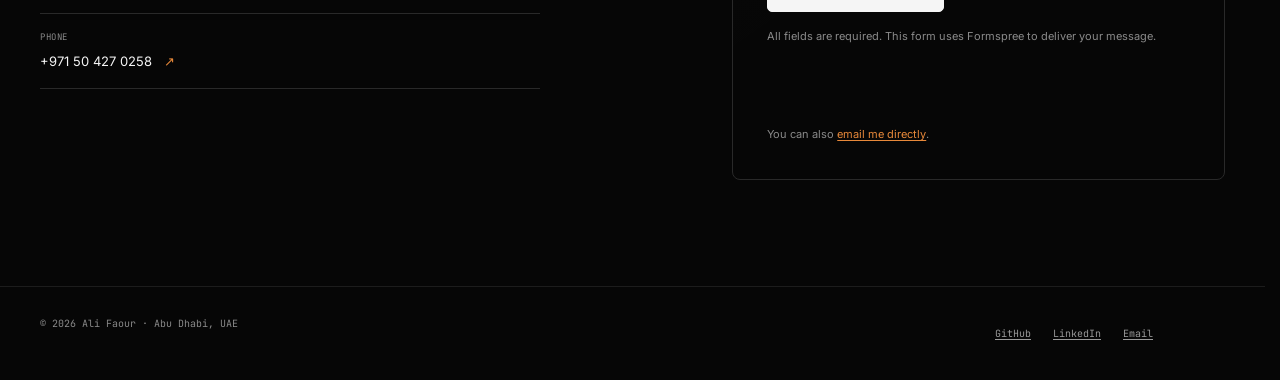
==== commit c610887c: "Clarify Gridlock independent ownership and employment separation" ====
--- a/index.html
+++ b/index.html
@@ -46,10 +46,10 @@
         <div class="hero-copy">
           <p class="eyebrow">AIoT &amp; Digital Transformation Engineer</p>
           <h1 id="hero-heading"><span class="hero-line">Turning <em>chaos</em></span><span class="hero-line">into controlled,</span><span class="hero-line"><span class="marker">traceable systems.</span></span></h1>
-          <p class="lede">I’m Ali Faour, a computer engineer in Abu Dhabi. I build operational software and connected infrastructure, turning field data and complex requirements into clear, traceable workflows.</p>
+          <p class="lede">I’m Ali Faour, a computer engineer in Abu Dhabi. I lead industrial IoT and digital transformation work professionally, and independently own and develop Gridlock, an enterprise operations software platform begun in 2024.</p>
           <div class="button-row">
             <a class="button button-primary" href="#projects">Explore my work <span aria-hidden="true">↓</span></a>
-            <a class="button" href="Ali_Faour_Resume.pdf" download>Download CV <span aria-hidden="true">↓</span></a>
+            <a class="button" href="Ali_Faour_Resume.html">View updated CV <span aria-hidden="true">↗</span></a>
           </div>
           <p class="hero-note">From the first field reading to the final handover.</p>
         </div>
@@ -133,7 +133,7 @@
           <dl class="profile-record">
             <div><dt>BASE</dt><dd>Abu Dhabi, UAE</dd></div>
             <div><dt>CURRENT ROLE</dt><dd>AIoT &amp; Digital Transformation<br><span>Royal Gas</span></dd></div>
-            <div><dt>BUILDING</dt><dd><a href="Gridlock%20Case%20Study.html">Gridlock <span aria-hidden="true">↗</span></a><span>Development · pilot preparation</span></dd></div>
+            <div><dt>INDEPENDENT PRODUCT</dt><dd><a href="Gridlock%20Case%20Study.html">Gridlock <span aria-hidden="true">↗</span></a><span>Personally owned · 2024–present</span></dd></div>
           </dl>
           <div class="console-footer"><span class="status-dot" aria-hidden="true"></span><span>Software × infrastructure × delivery</span></div>
         </aside>
@@ -153,9 +153,9 @@
         <div class="work-grid">
           <article class="project project-featured">
             <div class="project-body">
-              <span class="project-kicker">01 / Operational software · In development</span>
+              <span class="project-kicker">01 / Independent software product · 2024–present</span>
               <h3>Gridlock</h3>
-              <p>An ERP and facilities-management platform connecting sites, assets, work orders, commercial records, and operational reporting. I lead its product definition and engineering, with pilots and staged delivery planned around live operational needs.</p>
+              <p>My independently owned 36-module ERP and operations platform, developed since 2024 outside of my employment at Royal Gas. I lead its product vision, modular architecture, engineering decisions, and AI-assisted development as it moves toward pilot readiness.</p>
               <ul class="tag-list" aria-label="Gridlock technologies"><li class="tag">.NET 10</li><li class="tag">Blazor</li><li class="tag">MySQL 8</li></ul>
               <a class="text-link" href="Gridlock%20Case%20Study.html">Explore Gridlock <span aria-hidden="true">→</span></a>
             </div>
@@ -269,7 +269,7 @@
         <div class="credential-providers" aria-labelledby="providers-heading">
           <div class="provider-heading">
             <p id="providers-heading">Training &amp; certification providers</p>
-            <a class="text-link" href="Ali_Faour_Resume.pdf">View CV &amp; credentials (PDF, 25 pages) <span aria-hidden="true">↗</span></a>
+            <a class="text-link" href="Ali_Faour_Resume.html">View updated CV &amp; credentials <span aria-hidden="true">↗</span></a>
           </div>
           <ul class="provider-list" role="list">
             <li>Amazon Web Services</li>
